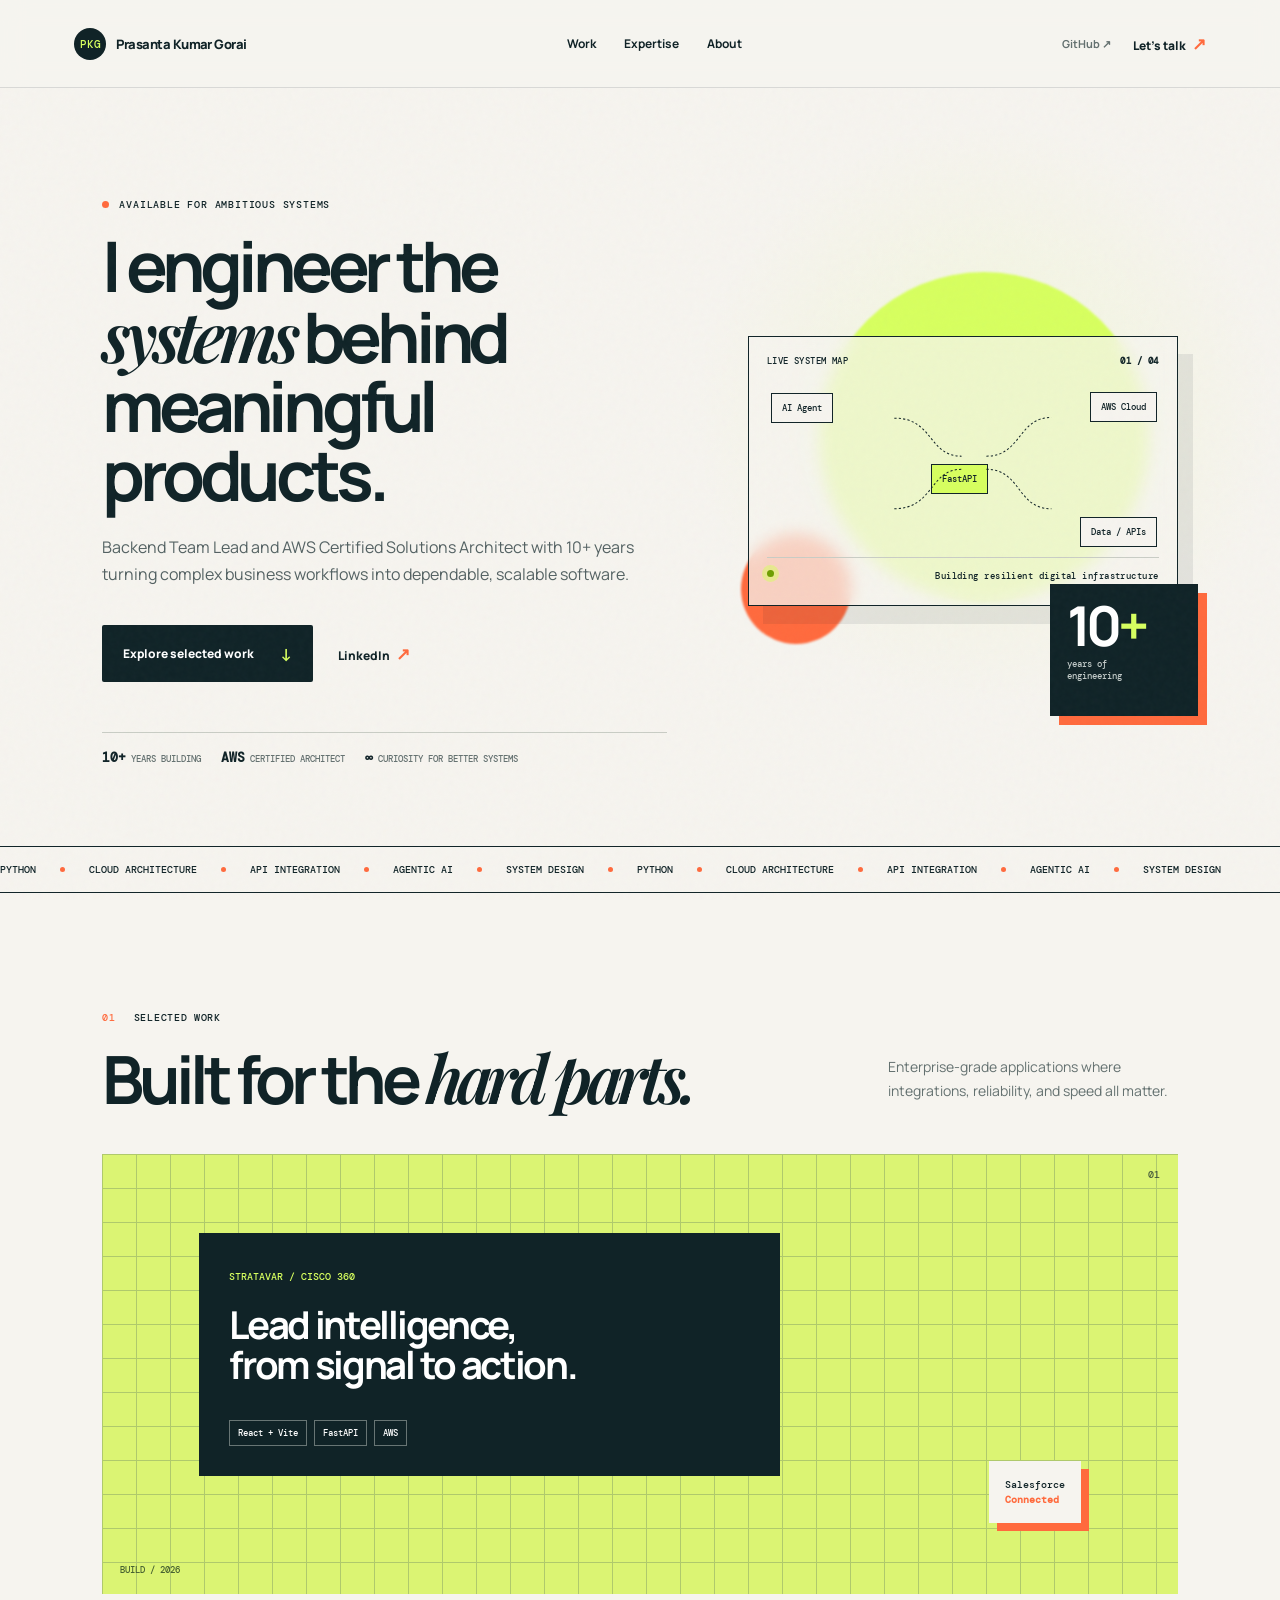
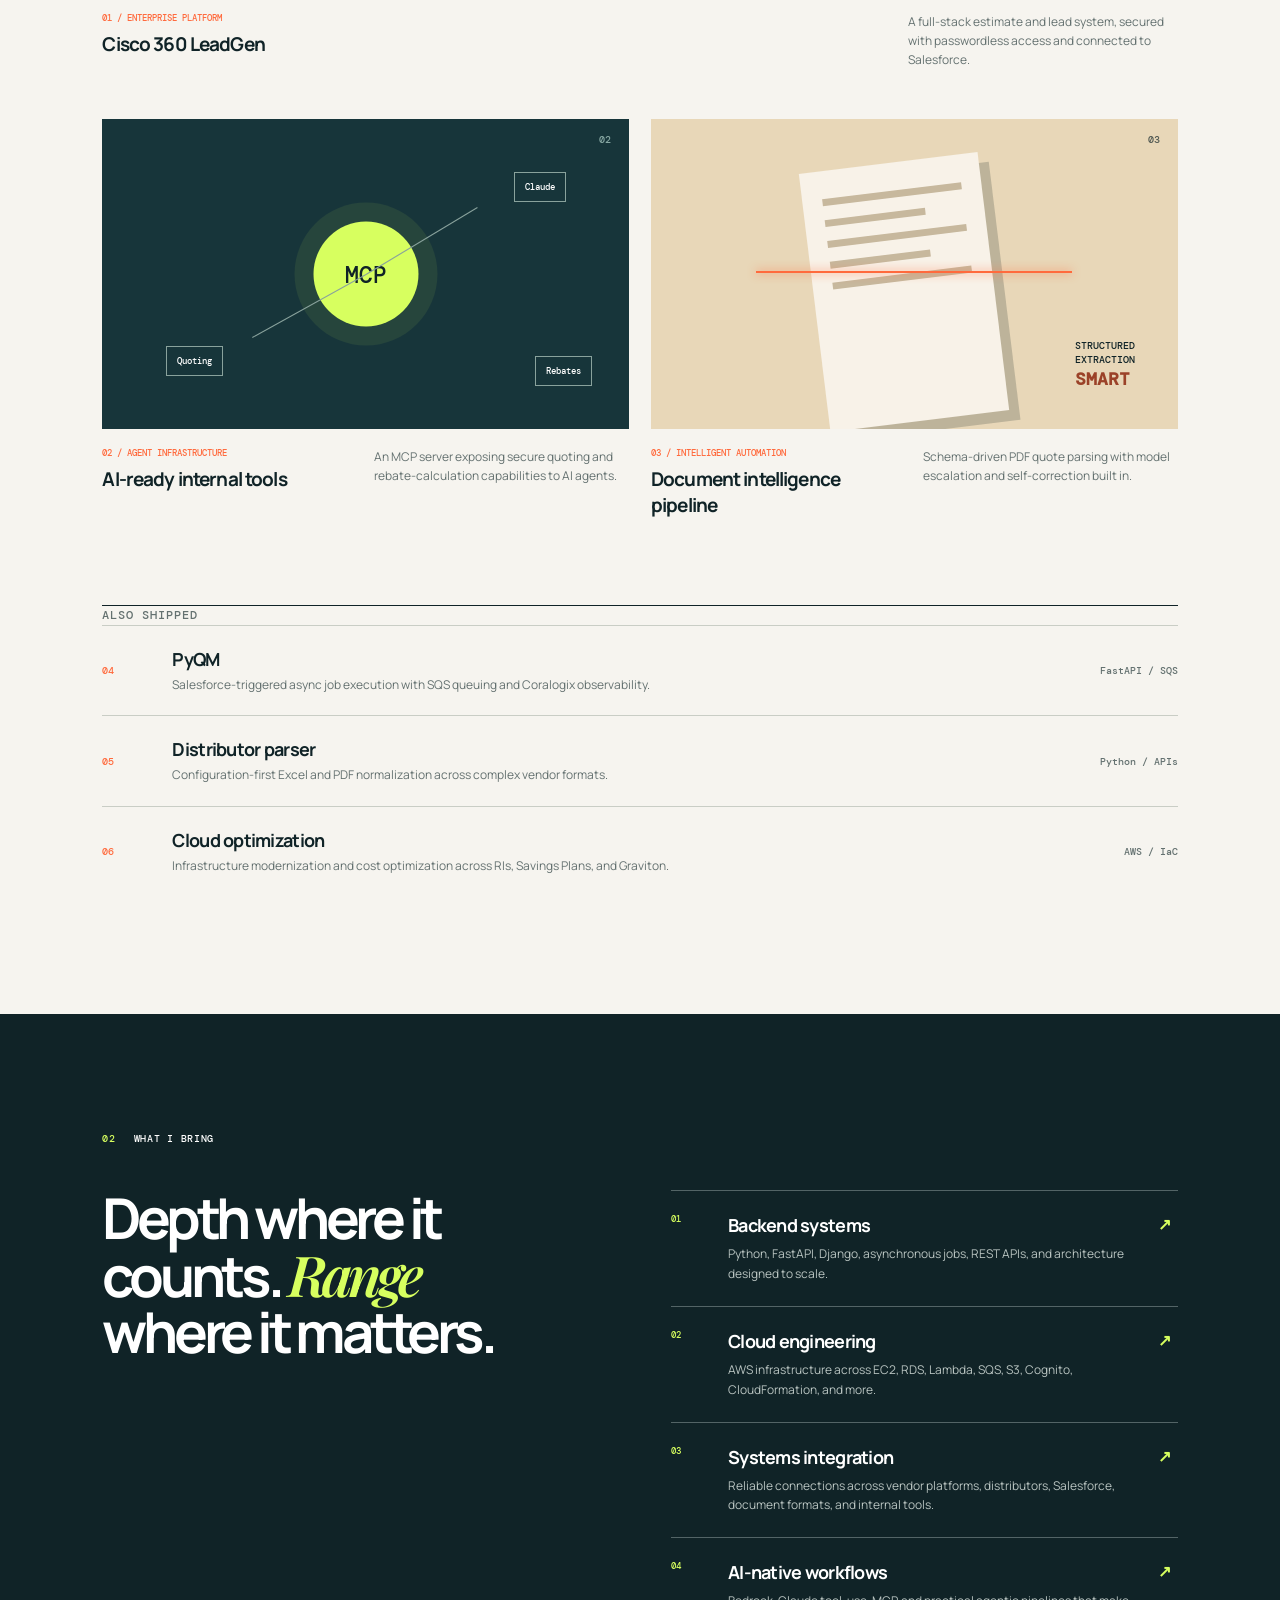
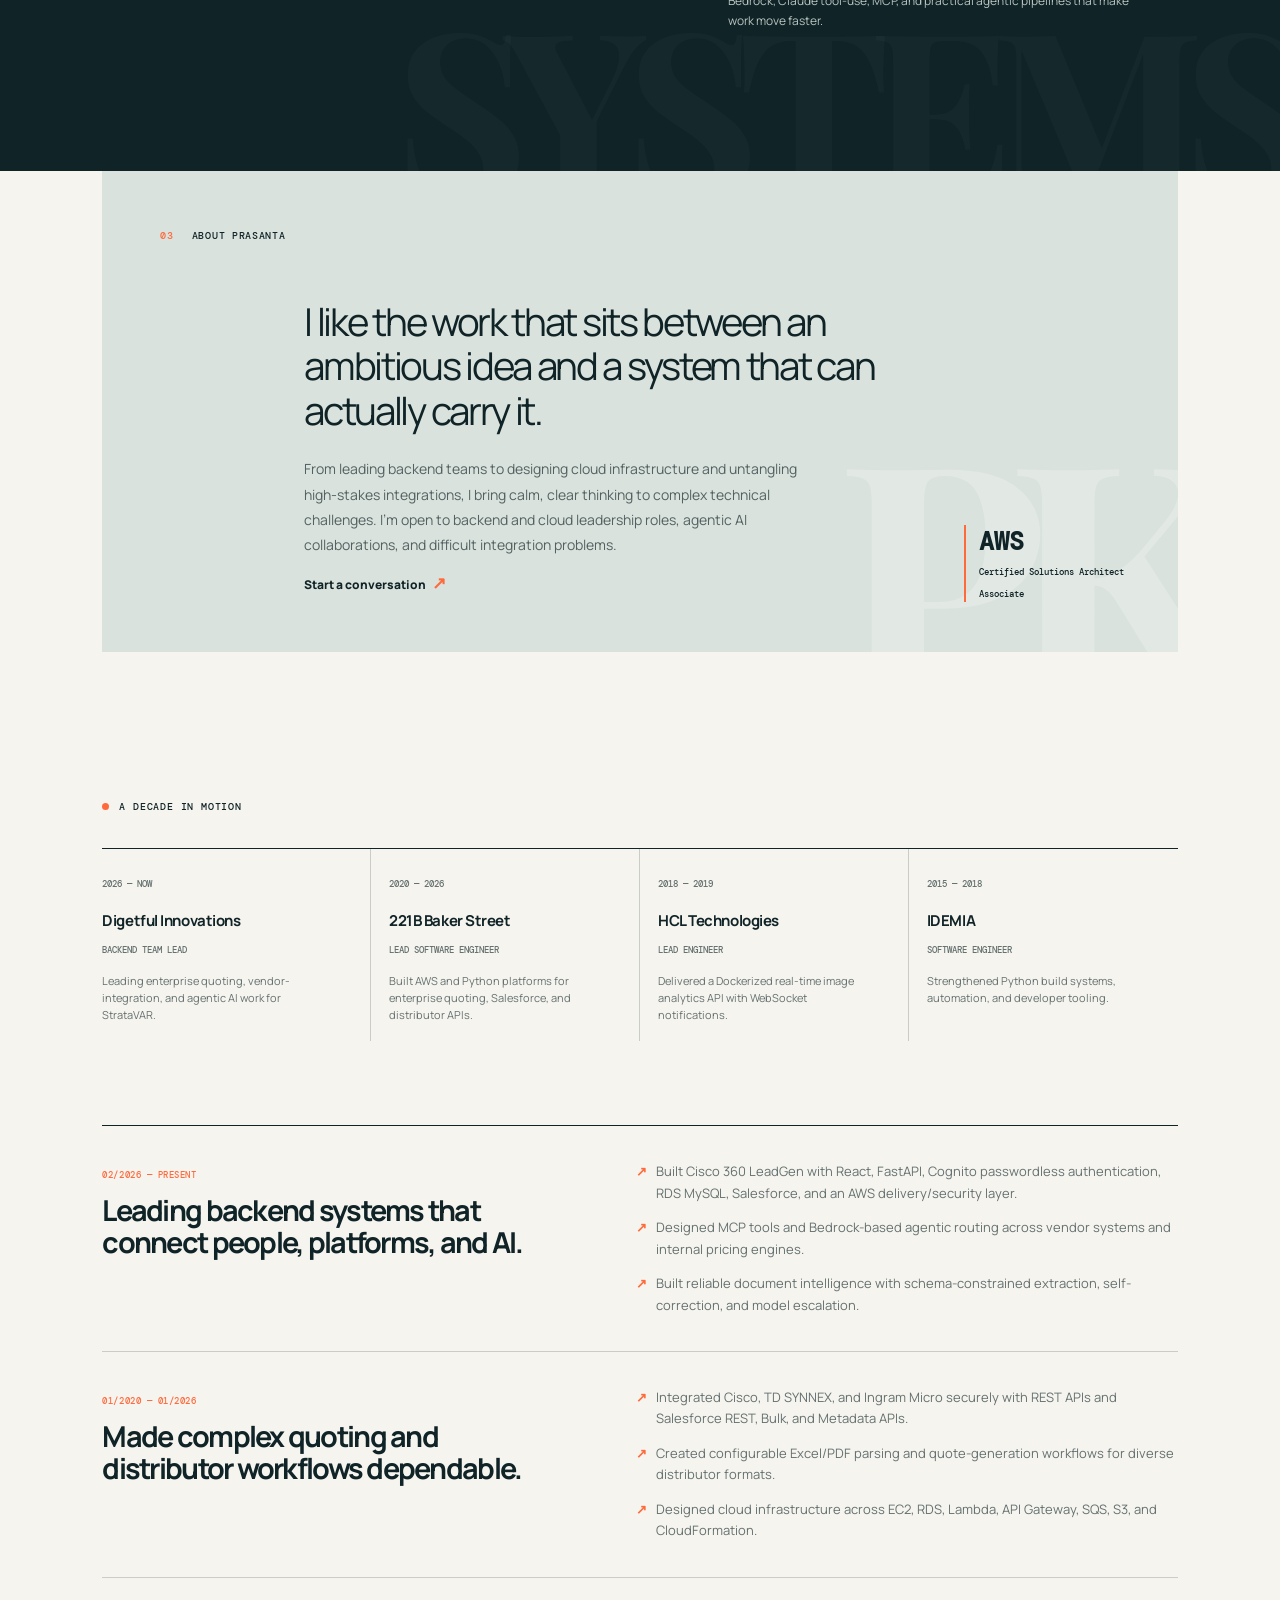
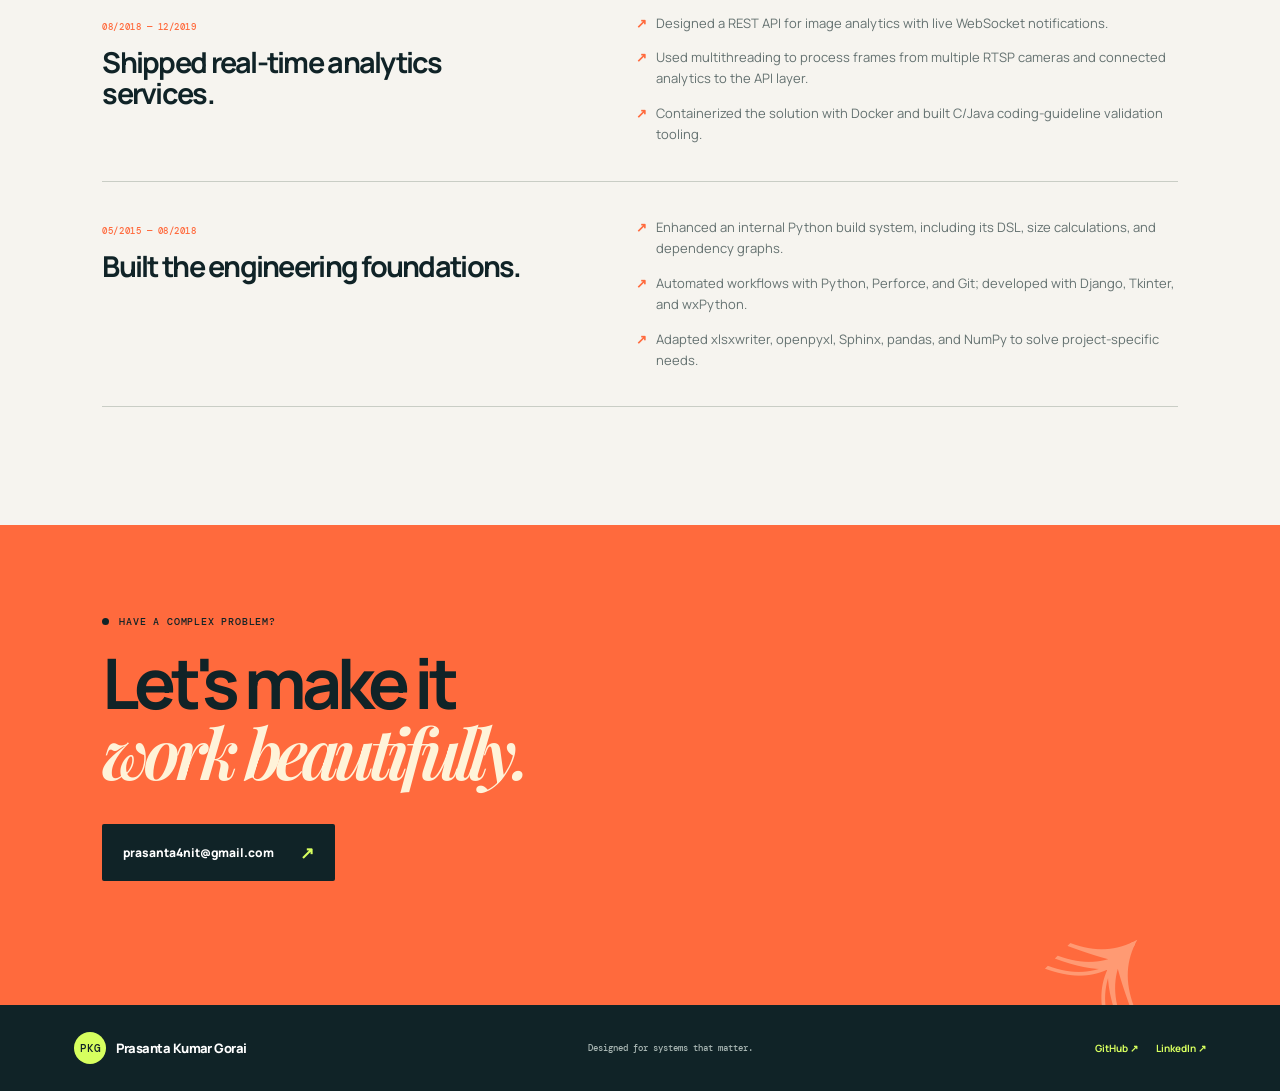
==== index.html @ 2248630b "Update the experinces" ====
<!doctype html>
<html lang="en">
  <head>
    <meta charset="UTF-8" />
    <meta name="viewport" content="width=device-width, initial-scale=1.0" />
    <meta name="description" content="Portfolio of Prasanta Kumar Gorai - backend engineer, cloud architect, and systems integrator." />
    <title>Prasanta Kumar Gorai | Backend & Cloud Engineer</title>
    <link rel="canonical" href="https://www.prasantagorai.com/" />
    <meta name="theme-color" content="#102327" />

    <link rel="icon" href="/favicon.svg" type="image/svg+xml" />
    <link rel="icon" href="/favicon-32.png" sizes="32x32" type="image/png" />
    <link rel="apple-touch-icon" href="/apple-touch-icon.png" />
    <link rel="manifest" href="/site.webmanifest" />

    <meta property="og:type" content="website" />
    <meta property="og:url" content="https://www.prasantagorai.com/" />
    <meta property="og:site_name" content="Prasanta Kumar Gorai" />
    <meta property="og:title" content="Prasanta Kumar Gorai | Backend & Cloud Engineer" />
    <meta property="og:description" content="Backend Team Lead and AWS Certified Solutions Architect with 10+ years turning complex business workflows into dependable, scalable software." />
    <meta property="og:image" content="https://www.prasantagorai.com/og-image.png" />
    <meta property="og:image:width" content="1200" />
    <meta property="og:image:height" content="630" />
    <meta name="twitter:card" content="summary_large_image" />
    <meta name="twitter:title" content="Prasanta Kumar Gorai | Backend & Cloud Engineer" />
    <meta name="twitter:description" content="Backend Team Lead and AWS Certified Solutions Architect with 10+ years turning complex business workflows into dependable, scalable software." />
    <meta name="twitter:image" content="https://www.prasantagorai.com/og-image.png" />

    <link rel="preconnect" href="https://fonts.googleapis.com" />
    <link rel="preconnect" href="https://fonts.gstatic.com" crossorigin />
    <link href="https://fonts.googleapis.com/css2?family=DM+Mono:wght@400;500&family=Manrope:wght@400;500;600;700;800&family=Playfair+Display:ital,wght@0,600;0,700;1,600&display=swap" rel="stylesheet" />
    <link rel="stylesheet" href="styles.css" />
    <link rel="stylesheet" href="enhancements.css" />
    <noscript><style>.reveal{opacity:1!important;transform:none!important}</style></noscript>
    <script type="application/ld+json">
    {
      "@context": "https://schema.org",
      "@type": "Person",
      "name": "Prasanta Kumar Gorai",
      "url": "https://www.prasantagorai.com/",
      "jobTitle": "Backend Team Lead",
      "description": "Backend Team Lead and AWS Certified Solutions Architect with 10+ years turning complex business workflows into dependable, scalable software.",
      "email": "mailto:prasanta4nit@gmail.com",
      "sameAs": [
        "https://github.com/prasanta4nit",
        "https://www.linkedin.com/in/prasanta-kumar-gorai-08487897/"
      ],
      "knowsAbout": ["Python", "FastAPI", "AWS", "Cloud Architecture", "System Design", "Agentic AI"]
    }
    </script>
  </head>
  <body>
    <a class="skip-link" href="#top">Skip to content</a>
    <div class="noise"></div>
    <header class="site-header">
      <a class="brand" href="#top" aria-label="Prasanta Kumar Gorai home"><span>PKG</span><i>Prasanta Kumar Gorai</i></a>
      <nav aria-label="Main navigation">
        <a href="#work">Work</a><a href="#expertise">Expertise</a><a href="#about">About</a>
      </nav>
      <div class="header-actions"><a class="github-link" href="https://github.com/prasanta4nit" target="_blank" rel="noreferrer">GitHub ↗</a><a class="header-contact" href="mailto:prasanta4nit@gmail.com">Let's talk <span>↗</span></a></div>
      <button class="menu-toggle" type="button" aria-label="Open navigation" aria-expanded="false"><span></span><span></span></button>
    </header>

    <main id="top">
      <section class="hero">
        <div class="hero-copy reveal">
          <p class="eyebrow"><span></span> Available for ambitious systems</p>
          <h1>I engineer the <em>systems</em> behind meaningful products.</h1>
          <p class="intro">Backend Team Lead and AWS Certified Solutions Architect with 10+ years turning complex business workflows into dependable, scalable software.</p>
          <div class="hero-actions">
            <a class="button button-primary" href="#work">Explore selected work <b>↓</b></a>
            <a class="text-link" href="https://www.linkedin.com/in/prasanta-kumar-gorai-08487897/" target="_blank" rel="noreferrer">LinkedIn <span>↗</span></a>
          </div>
          <div class="hero-proof"><span><b>10+</b> years building</span><span><b>AWS</b> certified architect</span><span><b>∞</b> curiosity for better systems</span></div>
        </div>
        <div class="hero-art reveal">
          <div class="orb orb-one"></div><div class="orb orb-two"></div>
          <div class="architecture-card">
            <div class="card-head"><span>LIVE SYSTEM MAP</span><b>01 / 04</b></div>
            <div class="system-map">
              <div class="node node-agent">AI Agent</div><div class="node node-api">FastAPI</div><div class="node node-cloud">AWS Cloud</div><div class="node node-data">Data / APIs</div>
              <svg viewBox="0 0 400 260" aria-hidden="true"><path d="M106 70 C160 70 152 122 198 122 M232 122 C280 122 275 69 321 69 M232 140 C280 140 273 194 321 194 M106 194 C160 194 154 140 198 140" /></svg>
            </div>
            <div class="card-foot"><span class="pulse"></span> Building resilient digital infrastructure</div>
          </div>
          <div class="years"><strong>10<span>+</span></strong><small>years of<br />engineering</small></div>
        </div>
      </section>

      <section class="signal-bar" aria-label="Key strengths"><div class="signal-track"><span>Python</span><i></i><span>Cloud Architecture</span><i></i><span>API Integration</span><i></i><span>Agentic AI</span><i></i><span>System Design</span><i></i><span>Python</span><i></i><span>Cloud Architecture</span><i></i><span>API Integration</span><i></i><span>Agentic AI</span><i></i><span>System Design</span></div></section>

      <section class="work section" id="work">
        <div class="section-label reveal"><span>01</span><p>Selected work</p></div>
        <div class="work-heading reveal"><h2>Built for the <em>hard parts.</em></h2><p>Enterprise-grade applications where integrations, reliability, and speed all matter.</p></div>
        <div class="project-grid">
          <article class="project project-featured reveal">
            <div class="project-visual quote-visual"><div class="quote-grid"></div><div class="project-index">01</div><div class="quote-panel"><small>STRATAVAR / CISCO 360</small><h3>Lead intelligence,<br />from signal to action.</h3><div class="metric-row"><span>React + Vite</span><span>FastAPI</span><span>AWS</span></div></div><div class="floating-chip">Salesforce<br /><b>Connected</b></div><div class="corner-note">BUILD / 2026</div></div>
            <div class="project-meta"><div><p>01 / Enterprise platform</p><h3>Cisco 360 LeadGen</h3></div><p>A full-stack estimate and lead system, secured with passwordless access and connected to Salesforce.</p></div>
          </article>
          <article class="project reveal">
            <div class="project-visual mcp-visual"><div class="project-index">02</div><div class="mcp-circle">MCP</div><div class="mcp-line one"></div><div class="mcp-line two"></div><div class="tiny-node n1">Claude</div><div class="tiny-node n2">Quoting</div><div class="tiny-node n3">Rebates</div></div>
            <div class="project-meta"><div><p>02 / Agent infrastructure</p><h3>AI-ready internal tools</h3></div><p>An MCP server exposing secure quoting and rebate-calculation capabilities to AI agents.</p></div>
          </article>
          <article class="project reveal">
            <div class="project-visual parser-visual"><div class="project-index">03</div><div class="document"><span></span><span></span><span></span><span></span><span></span></div><div class="scan"></div><div class="parser-label">STRUCTURED<br />EXTRACTION <b>SMART</b></div></div>
            <div class="project-meta"><div><p>03 / Intelligent automation</p><h3>Document intelligence pipeline</h3></div><p>Schema-driven PDF quote parsing with model escalation and self-correction built in.</p></div>
          </article>
        </div>
        <div class="system-shelf reveal">
          <p class="shelf-label">Also shipped</p>
          <article><span>04</span><div><h3>PyQM</h3><p>Salesforce-triggered async job execution with SQS queuing and Coralogix observability.</p></div><small>FastAPI / SQS</small></article>
          <article><span>05</span><div><h3>Distributor parser</h3><p>Configuration-first Excel and PDF normalization across complex vendor formats.</p></div><small>Python / APIs</small></article>
          <article><span>06</span><div><h3>Cloud optimization</h3><p>Infrastructure modernization and cost optimization across RIs, Savings Plans, and Graviton.</p></div><small>AWS / IaC</small></article>
        </div>
      </section>

      <section class="expertise section" id="expertise">
        <div class="section-label reveal"><span>02</span><p>What I bring</p></div>
        <div class="expertise-layout">
          <h2 class="reveal">Depth where it<br />counts. <em>Range</em><br />where it matters.</h2>
          <div class="expertise-list">
            <article class="reveal"><span>01</span><div><h3>Backend systems</h3><p>Python, FastAPI, Django, asynchronous jobs, REST APIs, and architecture designed to scale.</p></div><b>↗</b></article>
            <article class="reveal"><span>02</span><div><h3>Cloud engineering</h3><p>AWS infrastructure across EC2, RDS, Lambda, SQS, S3, Cognito, CloudFormation, and more.</p></div><b>↗</b></article>
            <article class="reveal"><span>03</span><div><h3>Systems integration</h3><p>Reliable connections across vendor platforms, distributors, Salesforce, document formats, and internal tools.</p></div><b>↗</b></article>
            <article class="reveal"><span>04</span><div><h3>AI-native workflows</h3><p>Bedrock, Claude tool-use, MCP, and practical agentic pipelines that make work move faster.</p></div><b>↗</b></article>
          </div>
        </div>
      </section>

      <section class="about section" id="about">
        <div class="about-card reveal"><div class="section-label"><span>03</span><p>About Prasanta</p></div><div class="about-content"><p class="large-copy">I like the work that sits between an ambitious idea and a system that can actually carry it.</p><p>From leading backend teams to designing cloud infrastructure and untangling high-stakes integrations, I bring calm, clear thinking to complex technical challenges. I’m open to backend and cloud leadership roles, agentic AI collaborations, and difficult integration problems.</p><a class="text-link" href="mailto:prasanta4nit@gmail.com">Start a conversation <span>↗</span></a></div><div class="credential"><span>AWS</span><small>Certified Solutions Architect<br />Associate</small></div></div>
      </section>

      <section class="career section" id="experience"><p class="eyebrow reveal"><span></span> A decade in motion</p><div class="timeline"><article class="reveal"><p>2026 — now</p><h3>Digetful Innovations</h3><span>Backend Team Lead</span><small>Leading enterprise quoting, vendor-integration, and agentic AI work for StrataVAR.</small></article><article class="reveal"><p>2020 — 2026</p><h3>221B Baker Street</h3><span>Lead Software Engineer</span><small>Built AWS and Python platforms for enterprise quoting, Salesforce, and distributor APIs.</small></article><article class="reveal"><p>2018 — 2019</p><h3>HCL Technologies</h3><span>Lead Engineer</span><small>Delivered a Dockerized real-time image analytics API with WebSocket notifications.</small></article><article class="reveal"><p>2015 — 2018</p><h3>IDEMIA</h3><span>Software Engineer</span><small>Strengthened Python build systems, automation, and developer tooling.</small></article></div>
        <div class="experience-detail">
          <article class="reveal"><div><span>02/2026 — PRESENT</span><h3>Leading backend systems that connect people, platforms, and AI.</h3></div><ul><li>Built Cisco 360 LeadGen with React, FastAPI, Cognito passwordless authentication, RDS MySQL, Salesforce, and an AWS delivery/security layer.</li><li>Designed MCP tools and Bedrock-based agentic routing across vendor systems and internal pricing engines.</li><li>Built reliable document intelligence with schema-constrained extraction, self-correction, and model escalation.</li></ul></article>
          <article class="reveal"><div><span>01/2020 — 01/2026</span><h3>Made complex quoting and distributor workflows dependable.</h3></div><ul><li>Integrated Cisco, TD SYNNEX, and Ingram Micro securely with REST APIs and Salesforce REST, Bulk, and Metadata APIs.</li><li>Created configurable Excel/PDF parsing and quote-generation workflows for diverse distributor formats.</li><li>Designed cloud infrastructure across EC2, RDS, Lambda, API Gateway, SQS, S3, and CloudFormation.</li></ul></article>
          <article class="reveal"><div><span>08/2018 — 12/2019</span><h3>Shipped real-time analytics services.</h3></div><ul><li>Designed a REST API for image analytics with live WebSocket notifications.</li><li>Used multithreading to process frames from multiple RTSP cameras and connected analytics to the API layer.</li><li>Containerized the solution with Docker and built C/Java coding-guideline validation tooling.</li></ul></article>
          <article class="reveal"><div><span>05/2015 — 08/2018</span><h3>Built the engineering foundations.</h3></div><ul><li>Enhanced an internal Python build system, including its DSL, size calculations, and dependency graphs.</li><li>Automated workflows with Python, Perforce, and Git; developed with Django, Tkinter, and wxPython.</li><li>Adapted xlsxwriter, openpyxl, Sphinx, pandas, and NumPy to solve project-specific needs.</li></ul></article>
        </div>
      </section>

      <section class="contact section"><p class="eyebrow reveal"><span></span> Have a complex problem?</p><h2 class="reveal">Let's make it<br /><em>work beautifully.</em></h2><a class="button button-light reveal" href="mailto:prasanta4nit@gmail.com">prasanta4nit@gmail.com <b>↗</b></a></section>
    </main>
    <footer><a class="brand" href="#top"><span>PKG</span><i>Prasanta Kumar Gorai</i></a><p>Designed for systems that matter.</p><div class="footer-links"><a href="https://github.com/prasanta4nit" target="_blank" rel="noreferrer">GitHub ↗</a><a href="https://www.linkedin.com/in/prasanta-kumar-gorai-08487897/" target="_blank" rel="noreferrer">LinkedIn ↗</a></div></footer>
    <script src="script.js"></script>
  </body>
</html>
---- styles.css ----
:root{--ink:#102327;--cream:#f6f4ef;--lime:#d7ff5f;--orange:#ff6a3d;--line:#c9cdc5;--muted:#647170;--serif:'Playfair Display',Georgia,serif}*{box-sizing:border-box}html{scroll-behavior:smooth}body{margin:0;background:var(--cream);color:var(--ink);font-family:Manrope,Arial,sans-serif}.noise{position:fixed;inset:0;pointer-events:none;opacity:.035;z-index:5;background-image:url("data:image/svg+xml,%3Csvg viewBox='0 0 180 180' xmlns='http://www.w3.org/2000/svg'%3E%3Cfilter id='n'%3E%3CfeTurbulence type='fractalNoise' baseFrequency='.9' numOctaves='4' stitchTiles='stitch'/%3E%3C/filter%3E%3Crect width='100%25' height='100%25' filter='url(%23n)' opacity='.8'/%3E%3C/svg%3E")}a{color:inherit;text-decoration:none}.site-header{height:88px;display:flex;align-items:center;justify-content:space-between;padding:0 5.8vw;border-bottom:1px solid rgba(16,35,39,.13);position:relative;z-index:8;background:rgba(246,244,239,.82);backdrop-filter:blur(12px)}.brand{display:flex;gap:10px;align-items:center;font-size:13px;font-weight:800;letter-spacing:-.04em}.brand span{background:var(--ink);color:var(--lime);border-radius:50%;width:32px;height:32px;display:grid;place-items:center;font:500 11px 'DM Mono',monospace;letter-spacing:0;transition:transform .35s}.brand:hover span{transform:rotate(18deg)}.brand i{font-style:normal}.site-header nav{display:flex;gap:28px;font-size:12px;font-weight:700}.site-header nav a{position:relative}.site-header nav a:after{content:'';position:absolute;left:0;bottom:-6px;width:0;height:1px;background:var(--orange);transition:width .25s}.site-header nav a:hover:after{width:100%}.text-link:hover{color:#667b34}.header-contact{font-size:12px;font-weight:800}.header-contact span,.text-link span{color:var(--orange);font-size:17px;margin-left:4px}.menu-toggle{display:none}.hero{min-height:720px;padding:100px 8vw 80px;display:grid;grid-template-columns:1.08fr .92fr;align-items:center;gap:30px;overflow:hidden;background:radial-gradient(circle at 77% 43%,rgba(215,255,95,.14),transparent 27%)}.eyebrow{font:500 10px 'DM Mono',monospace;letter-spacing:.08em;text-transform:uppercase;display:flex;align-items:center;gap:10px}.eyebrow span{width:7px;height:7px;border-radius:50%;background:var(--orange);display:inline-block}.hero h1,.work-heading h2,.expertise h2,.contact h2{font-size:clamp(48px,5.45vw,88px);line-height:.99;letter-spacing:-.075em;margin:20px 0 25px;max-width:790px}.hero h1 em,h2 em{font-family:var(--serif);font-weight:600;letter-spacing:-.085em}.intro{max-width:540px;color:#536162;font-size:16px;line-height:1.7}.hero-actions{display:flex;gap:25px;align-items:center;margin-top:36px}.button{display:inline-flex;gap:26px;align-items:center;padding:17px 21px;border-radius:2px;font-size:12px;font-weight:800;transition:transform .25s,box-shadow .25s}.button:hover{transform:translateY(-3px);box-shadow:6px 6px 0 rgba(16,35,39,.18)}.button-primary{background:var(--ink);color:white}.button b{font-size:17px;color:var(--lime)}.text-link{font-size:12px;font-weight:800}.hero-proof{display:flex;gap:20px;flex-wrap:wrap;margin-top:50px;padding-top:16px;border-top:1px solid var(--line);font:500 9px 'DM Mono',monospace;text-transform:uppercase;color:var(--muted)}.hero-proof span{display:flex;gap:5px;align-items:baseline}.hero-proof b{font-size:13px;color:var(--ink)}.hero-art{height:410px;position:relative}.orb{position:absolute;border-radius:50%;filter:blur(1px)}.orb-one{width:330px;height:330px;background:var(--lime);right:6%;top:0;animation:float 8s ease-in-out infinite}.orb-two{width:110px;height:110px;background:var(--orange);right:68%;top:64%;animation:float 6s ease-in-out infinite reverse}.architecture-card{position:absolute;width:min(430px,92%);height:270px;right:0;top:64px;background:rgba(246,244,239,.75);backdrop-filter:blur(8px);border:1px solid var(--ink);padding:18px;box-shadow:15px 18px 0 rgba(16,35,39,.08)}.card-head,.card-foot{font:500 9px 'DM Mono',monospace;display:flex;justify-content:space-between;letter-spacing:.05em}.system-map{height:190px;position:relative}.system-map svg{position:absolute;width:100%;height:100%;inset:0}.system-map path{stroke:var(--ink);stroke-width:1.4;fill:none;stroke-dasharray:3 3}.node,.tiny-node{position:absolute;padding:8px 10px;font:500 9px 'DM Mono',monospace;border:1px solid var(--ink);background:var(--cream)}.node-agent{top:26px;left:4px}.node-api{top:97px;left:42%;background:var(--lime)}.node-cloud{top:25px;right:2px}.node-data{bottom:10px;right:2px}.card-foot{border-top:1px solid var(--line);padding-top:12px}.pulse{width:7px;height:7px;background:#6d9e00;border-radius:50%;box-shadow:0 0 0 5px rgba(215,255,95,.5);animation:pulse 1.7s infinite}.years{position:absolute;right:-20px;bottom:-34px;background:var(--ink);width:148px;height:132px;color:white;padding:17px;box-shadow:9px 9px 0 var(--orange)}.years strong{display:block;font-size:55px;line-height:.9;letter-spacing:-.08em}.years strong span{color:var(--lime)}.years small{display:block;font:500 9px/1.35 'DM Mono',monospace;margin-top:8px;color:#c2cbc9}.signal-bar{border-top:1px solid var(--ink);border-bottom:1px solid var(--ink);padding:16px 0;font:500 10px 'DM Mono',monospace;text-transform:uppercase;white-space:nowrap;overflow:hidden}.signal-track{display:flex;align-items:center;gap:24px;width:max-content;animation:marquee 24s linear infinite}.signal-bar i{height:5px;width:5px;background:var(--orange);border-radius:50%;flex:0 0 auto}.section{padding:118px 8vw}.section-label{display:flex;gap:18px;align-items:center;font:500 10px 'DM Mono',monospace;text-transform:uppercase;letter-spacing:.07em}.section-label span{color:var(--orange)}.section-label p{margin:0}.work-heading{display:flex;align-items:end;justify-content:space-between;gap:30px}.work-heading h2{font-size:clamp(46px,5.2vw,76px);margin-bottom:42px}.work-heading>p{color:var(--muted);font-size:14px;line-height:1.7;max-width:290px;margin-bottom:51px}.project-grid{display:grid;grid-template-columns:1fr 1fr;gap:50px 22px}.project-featured{grid-column:span 2}.project-visual{height:310px;background:#d9e1dd;position:relative;overflow:hidden;transition:transform .45s cubic-bezier(.2,.7,.2,1),box-shadow .45s}.project:hover .project-visual{transform:translateY(-7px);box-shadow:0 17px 33px rgba(16,35,39,.13)}.project-featured .project-visual{height:440px}.project-index{position:absolute;z-index:2;right:18px;top:14px;font:500 10px 'DM Mono',monospace;opacity:.7}.quote-visual{background:#dbf473}.quote-grid{position:absolute;inset:0;opacity:.45;background-image:linear-gradient(#7c9665 1px,transparent 1px),linear-gradient(90deg,#7c9665 1px,transparent 1px);background-size:34px 34px}.quote-panel{position:absolute;left:9%;top:18%;background:var(--ink);color:white;width:54%;padding:30px}.quote-panel small{font:500 10px 'DM Mono',monospace;color:var(--lime)}.quote-panel h3{font-size:clamp(23px,3vw,42px);line-height:1.05;letter-spacing:-.06em;margin:20px 0 35px}.metric-row{display:flex;gap:7px;flex-wrap:wrap}.metric-row span{font:500 9px 'DM Mono',monospace;padding:6px 8px;border:1px solid #687574}.floating-chip{position:absolute;right:9%;bottom:16%;padding:16px;background:var(--cream);font:500 10px/1.5 'DM Mono',monospace;box-shadow:8px 8px 0 var(--orange)}.floating-chip b{color:var(--orange)}.corner-note{position:absolute;bottom:18px;left:18px;font:500 9px 'DM Mono',monospace;color:#476131}.mcp-visual{background:#17353a}.mcp-visual .project-index{color:#b8d9d0}.mcp-circle{position:absolute;left:50%;top:50%;translate:-50% -50%;width:105px;height:105px;border-radius:50%;background:var(--lime);display:grid;place-items:center;font:500 23px 'DM Mono',monospace;box-shadow:0 0 0 19px rgba(215,255,95,.08)}.mcp-line{position:absolute;background:#89a29c;height:1px;transform-origin:left}.mcp-line.one{width:130px;left:50%;top:50%;transform:rotate(-31deg)}.mcp-line.two{width:130px;left:50%;top:50%;transform:rotate(151deg)}.tiny-node{color:white;background:#17353a;border-color:#89a29c}.n1{right:12%;top:17%}.n2{left:12%;bottom:17%}.n3{right:7%;bottom:14%}.parser-visual{background:#e8d7b8}.document{position:absolute;left:31%;top:14%;height:260px;width:180px;background:#f8f2e8;padding:28px 20px;rotate:-7deg;box-shadow:10px 11px 0 rgba(16,35,39,.2)}.document span{height:7px;background:#c7b89d;display:block;margin-bottom:14px;width:100%}.document span:nth-child(2),.document span:nth-child(4){width:72%}.scan{position:absolute;left:20%;top:49%;width:60%;height:2px;background:var(--orange);box-shadow:0 0 10px var(--orange);animation:scan 3s ease-in-out infinite}.parser-label{position:absolute;right:8%;bottom:12%;font:500 10px/1.4 'DM Mono',monospace}.parser-label b{display:block;color:#9b4228;font-size:18px}.project-meta{display:flex;gap:35px;justify-content:space-between;margin-top:18px}.project-meta>div{min-width:45%}.project-meta p{font-size:12px;line-height:1.6;color:var(--muted);max-width:270px;margin:0}.project-meta div p{font:500 9px 'DM Mono',monospace;text-transform:uppercase;color:var(--orange)}.project-meta h3{letter-spacing:-.045em;font-size:19px;margin:7px 0}.expertise{background:var(--ink);color:white;position:relative;overflow:hidden}.expertise:after{content:'SYSTEMS';position:absolute;right:-.06em;bottom:-.21em;font:700 clamp(90px,18vw,280px)/1 var(--serif);color:rgba(255,255,255,.025);letter-spacing:-.1em}.expertise>*{position:relative;z-index:1}.expertise .section-label span{color:var(--lime)}.expertise-layout{display:grid;grid-template-columns:1fr 1.15fr;gap:10vw;margin-top:45px}.expertise h2{font-size:clamp(43px,4.4vw,66px);margin:0}.expertise h2 em{color:var(--lime)}.expertise-list article{border-top:1px solid #536466;padding:22px 0;display:grid;grid-template-columns:45px 1fr 20px;gap:12px;transition:padding-left .25s,background .25s}.expertise-list article:hover{padding-left:12px;background:rgba(255,255,255,.035)}.expertise-list article>span{font:500 9px 'DM Mono',monospace;color:var(--lime)}.expertise-list h3{margin:0 0 7px;font-size:18px;letter-spacing:-.04em}.expertise-list p{font-size:12px;line-height:1.65;color:#b9c4c1;margin:0;max-width:430px}.expertise-list b{color:var(--lime)}.about{padding-top:0}.about-card{background:#d9e2dc;padding:58px;position:relative;min-height:440px;overflow:hidden}.about-card:after{content:'PK';font:700 330px/.7 var(--serif);position:absolute;right:-25px;bottom:-30px;color:rgba(255,255,255,.24);letter-spacing:-.12em}.about-card>*{position:relative;z-index:1}.about-content{width:70%;margin:58px auto 0}.large-copy{font-size:clamp(26px,3vw,42px);line-height:1.16;letter-spacing:-.06em;margin:0 0 23px;max-width:720px}.about-content>p:not(.large-copy){font-size:14px;line-height:1.8;color:#536162;max-width:500px}.credential{position:absolute;right:54px;bottom:50px;border-left:2px solid var(--orange);padding-left:13px}.credential span{display:block;font:700 25px 'DM Mono',monospace}.credential small{font:500 9px/1.55 'DM Mono',monospace}.career{padding-top:20px}.timeline{margin-top:35px;border-top:1px solid var(--ink);display:grid;grid-template-columns:repeat(4,1fr)}.timeline article{padding:20px 18px 18px 0;border-right:1px solid var(--line);min-height:115px}.timeline article+article{padding-left:18px}.timeline article:last-child{border-right:0}.timeline p,.timeline span{font:500 9px 'DM Mono',monospace;color:var(--muted);text-transform:uppercase}.timeline h3{font-size:15px;letter-spacing:-.03em;margin:20px 0 5px}.contact{background:var(--orange);min-height:480px;padding-top:80px;position:relative;overflow:hidden}.contact:after{content:'↗';position:absolute;right:8vw;bottom:-.25em;color:rgba(255,243,217,.35);font:700 240px/1 var(--serif)}.contact>*{position:relative;z-index:1}.contact .eyebrow span{background:var(--ink)}.contact h2{margin:20px 0 35px}.contact h2 em{color:#fff3d9}.button-light{background:var(--ink);color:white}.button-light b{color:var(--lime)}footer{padding:27px 5.8vw;display:flex;justify-content:space-between;align-items:center;background:var(--ink);color:white;font-size:10px}footer .brand span{background:var(--lime);color:var(--ink)}footer p{font:500 9px 'DM Mono',monospace;color:#a8b6b3}footer>a:last-child{color:var(--lime);font-weight:700}.reveal{opacity:0;transform:translateY(17px);transition:opacity .75s ease,transform .75s ease}.reveal.visible{opacity:1;transform:none}@keyframes float{50%{transform:translateY(-14px)}}@keyframes pulse{50%{box-shadow:0 0 0 9px rgba(215,255,95,.16)}}@keyframes marquee{to{transform:translateX(-33.33%)}}@keyframes scan{50%{transform:translateY(78px)}}@media(max-width:760px){.site-header{padding:0 6vw;height:74px}.site-header nav{position:absolute;top:73px;left:0;right:0;background:var(--ink);padding:25px 7vw;display:none;flex-direction:column;gap:19px;color:white}.site-header nav.open{display:flex}.header-contact{display:none}.menu-toggle{display:grid;gap:5px;border:0;background:transparent;padding:8px}.menu-toggle span{display:block;background:var(--ink);height:1px;width:21px}.hero{grid-template-columns:1fr;padding:72px 7vw 70px;min-height:0}.hero-art{height:350px;margin-top:15px}.hero h1{font-size:52px}.architecture-card{right:0}.hero-proof{margin-top:35px;gap:11px}.signal-bar{justify-content:flex-start}.section{padding:75px 7vw}.work-heading{display:block}.work-heading h2{margin-bottom:18px}.work-heading>p{margin-bottom:32px}.project-grid{grid-template-columns:1fr;gap:35px}.project-featured{grid-column:auto}.project-featured .project-visual{height:330px}.quote-panel{left:6%;top:12%;width:72%;padding:20px}.project-meta{gap:12px}.expertise-layout{grid-template-columns:1fr;gap:40px}.about-card{padding:34px 25px;min-height:0}.about-card:after{font-size:210px}.about-content{width:100%;margin:45px 0 100px}.credential{left:25px;right:auto;bottom:28px}.timeline{grid-template-columns:1fr 1fr}.timeline article:nth-child(2){border-right:0}.timeline article:nth-child(n+3){border-top:1px solid var(--line)}.timeline article:nth-child(3){padding-left:0}.contact{min-height:390px}.contact:after{font-size:170px;right:-5px}footer{padding:22px 7vw}footer p{display:none}.years{right:-8px}.hero-actions{gap:18px}.section-label{font-size:9px}}@media(prefers-reduced-motion:reduce){*,*:before,*:after{animation-duration:.01ms!important;animation-iteration-count:1!important;scroll-behavior:auto!important;transition-duration:.01ms!important}}
---- enhancements.css ----
.skip-link{position:absolute;left:16px;top:-60px;z-index:20;background:var(--ink);color:white;padding:12px 18px;font:700 12px Manrope,Arial,sans-serif;border-radius:2px;transition:top .2s}
.skip-link:focus{top:16px}
.header-actions,.footer-links{display:flex;align-items:center;gap:22px}
.github-link{font:700 11px Manrope,Arial,sans-serif;color:var(--muted);transition:color .2s}
.github-link:hover{color:var(--orange)}
.system-shelf{margin-top:80px;border-top:1px solid var(--ink)}
.shelf-label{font:500 9px 'DM Mono',monospace;text-transform:uppercase;letter-spacing:.08em;color:var(--orange);margin:17px 0}
.system-shelf article{display:grid;grid-template-columns:55px minmax(0,1fr) 125px;align-items:center;gap:15px;border-top:1px solid var(--line);padding:21px 0;transition:padding .25s,background .25s}
.system-shelf article:hover{background:#e9ebe5;padding-left:13px;padding-right:13px}
.system-shelf article>span,.system-shelf small{font:500 10px 'DM Mono',monospace}
.system-shelf article>span{color:var(--orange)}
.system-shelf h3{font-size:18px;letter-spacing:-.04em;margin:0 0 5px}
.system-shelf p{font-size:12px;line-height:1.55;color:var(--muted);margin:0}
.system-shelf small{text-align:right;color:var(--muted)}
.footer-links{gap:18px}.footer-links a{color:var(--lime);font-weight:700}
@media(max-width:760px){.github-link{display:none}.system-shelf{margin-top:55px}.system-shelf article{grid-template-columns:35px 1fr;padding:18px 0}.system-shelf small{display:none}.footer-links{gap:13px}}
.timeline small{display:block;margin-top:14px;font-size:11px;line-height:1.55;color:var(--muted);max-width:210px}.experience-detail{margin-top:84px;border-top:1px solid var(--ink)}.experience-detail article{display:grid;grid-template-columns:.9fr 1.1fr;gap:7vw;padding:35px 0;border-bottom:1px solid var(--line)}.experience-detail span{font:500 9px 'DM Mono',monospace;color:var(--orange);letter-spacing:.06em}.experience-detail h3{margin:12px 0 0;font-size:clamp(21px,2.25vw,31px);line-height:1.1;letter-spacing:-.06em}.experience-detail ul{margin:0;padding:0;list-style:none;display:grid;gap:13px}.experience-detail li{position:relative;padding-left:20px;color:var(--muted);font-size:13px;line-height:1.65}.experience-detail li:before{content:'↗';position:absolute;left:0;color:var(--orange);font-weight:800}@media(max-width:760px){.timeline small{display:none}.experience-detail{margin-top:50px}.experience-detail article{grid-template-columns:1fr;gap:24px;padding:29px 0}.experience-detail h3{font-size:25px}}
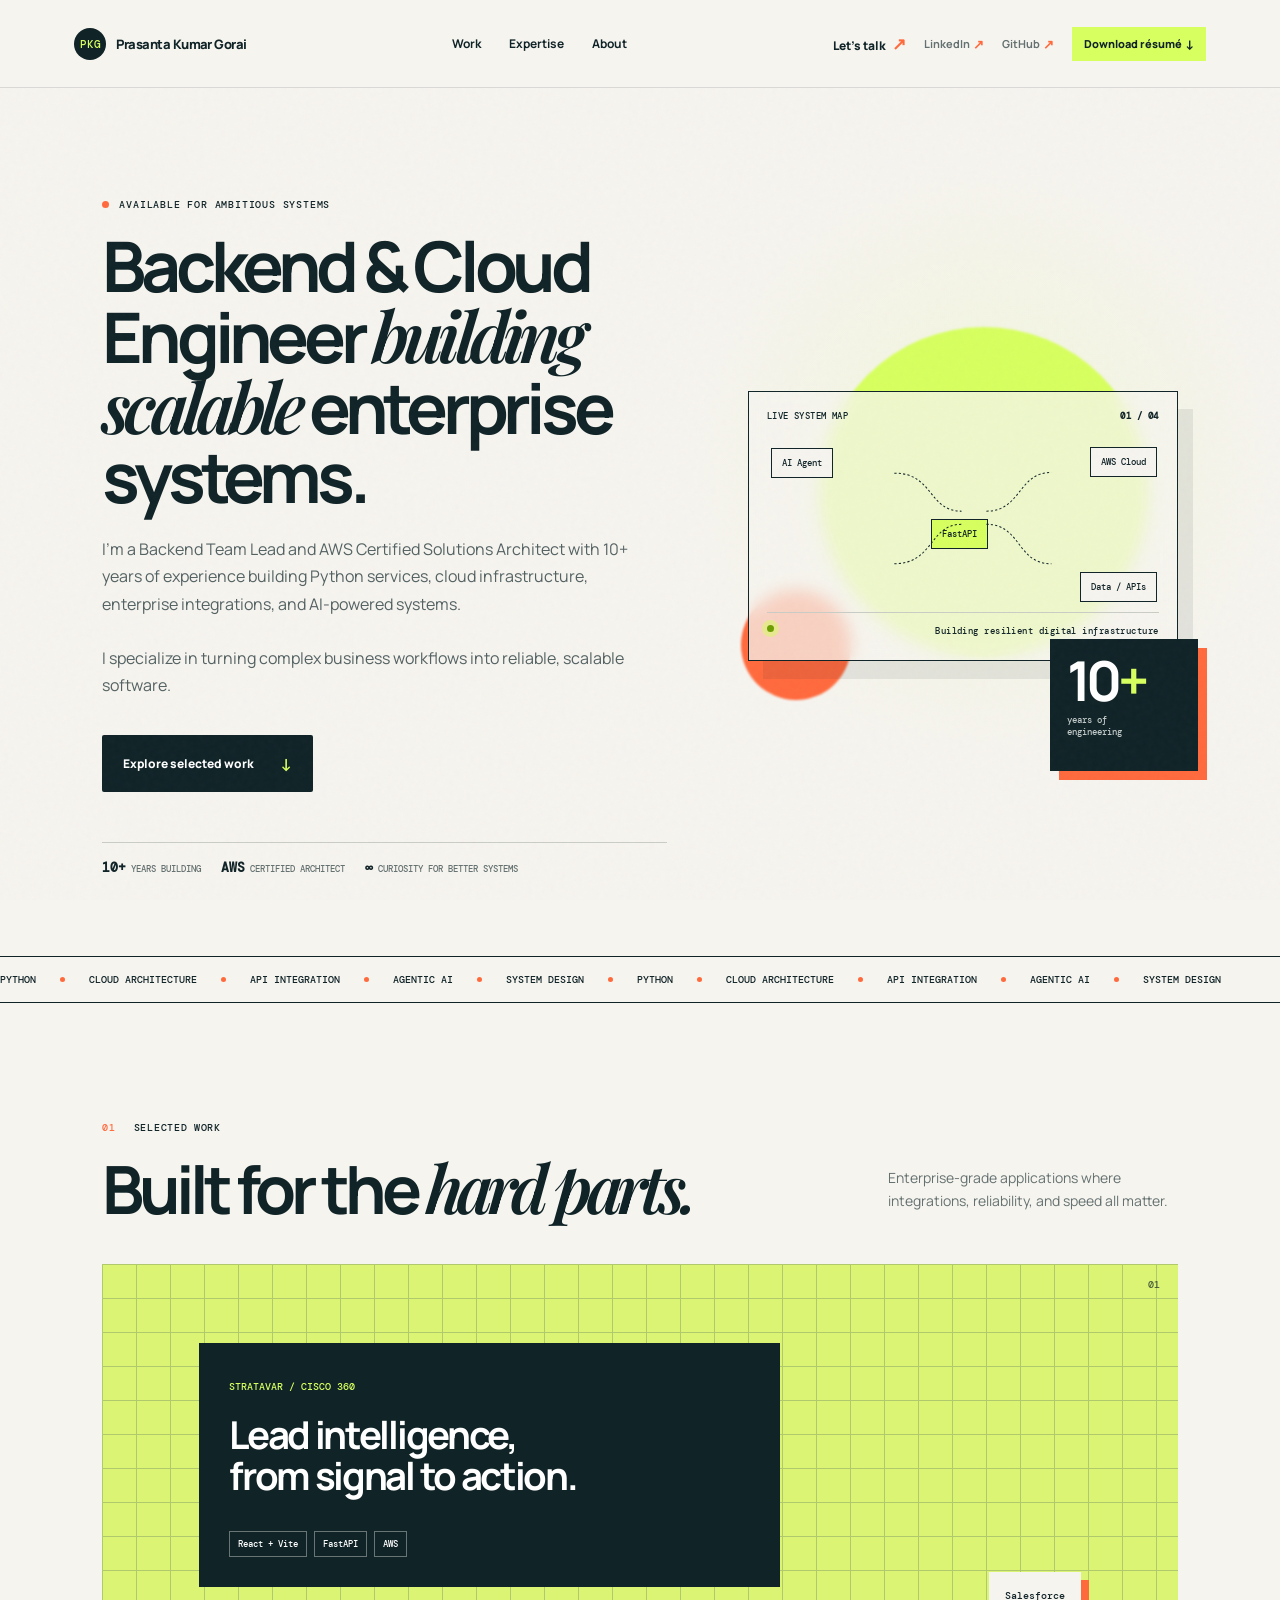
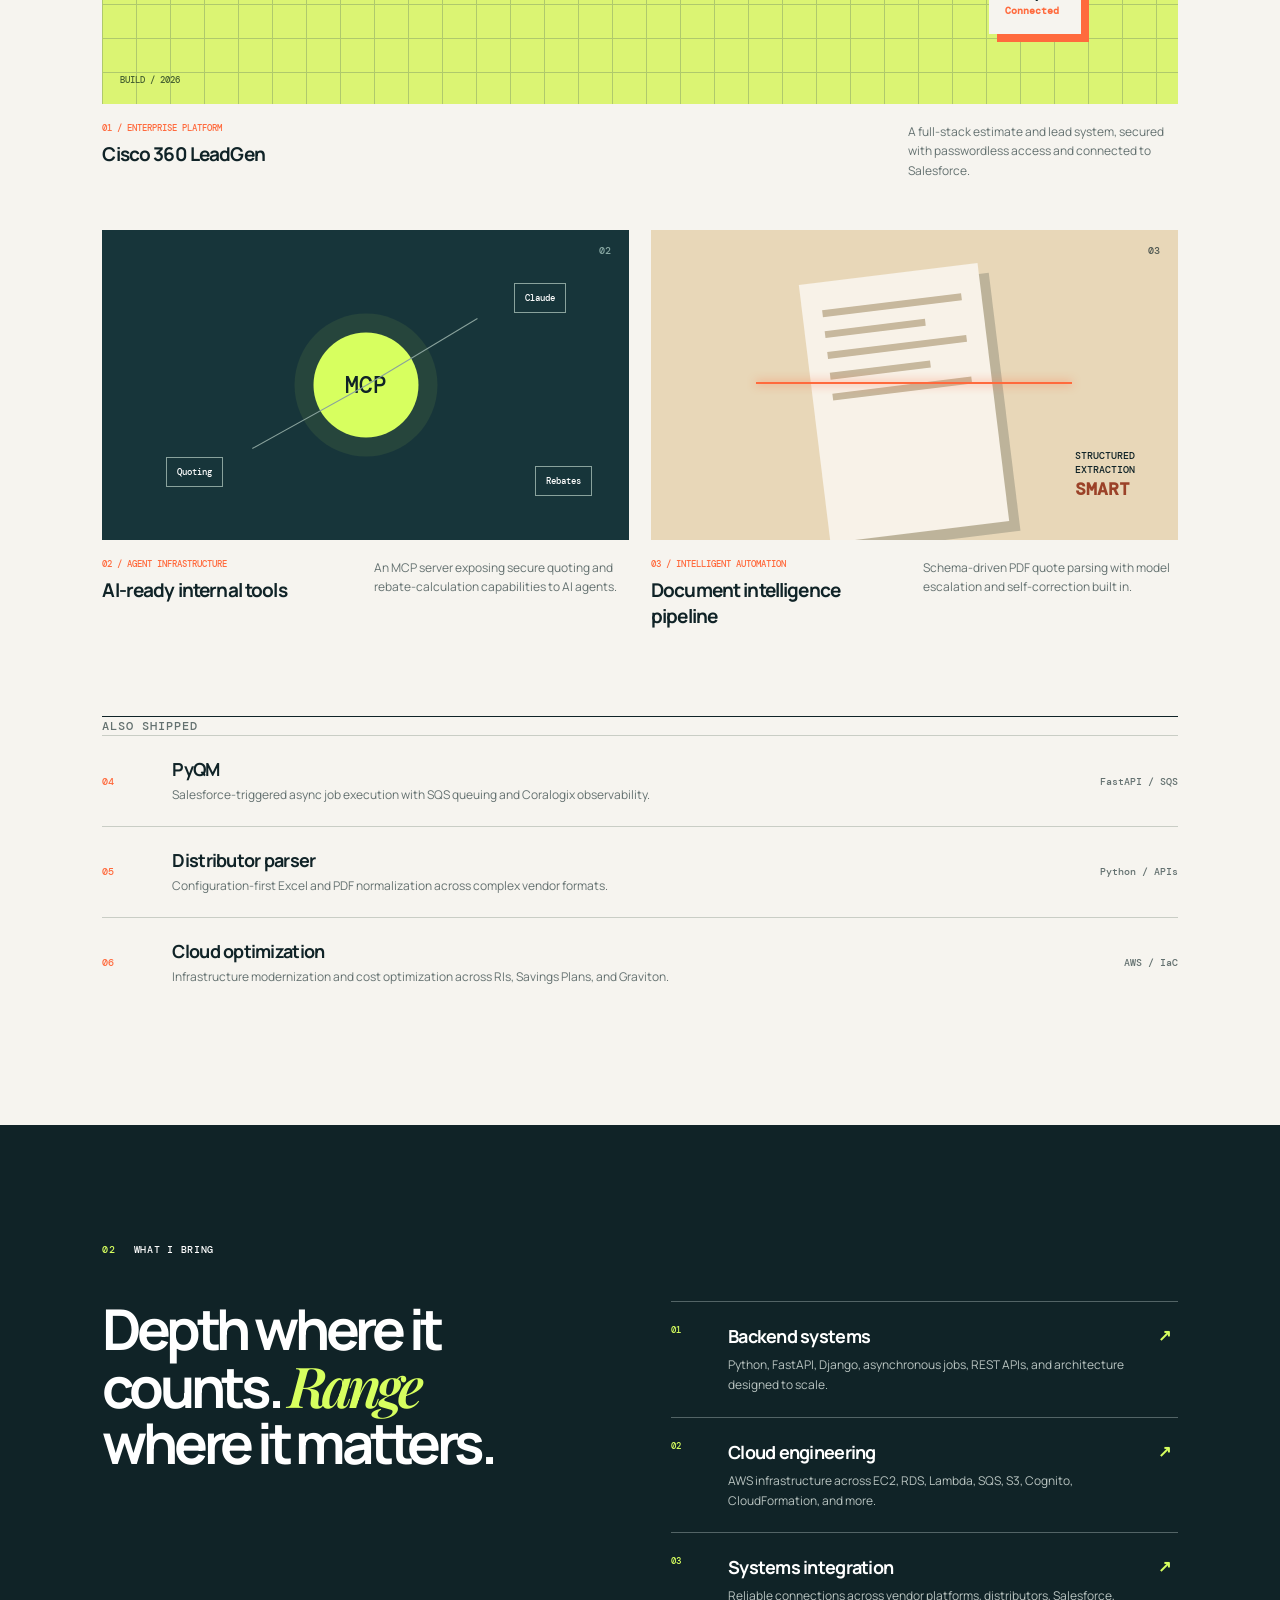
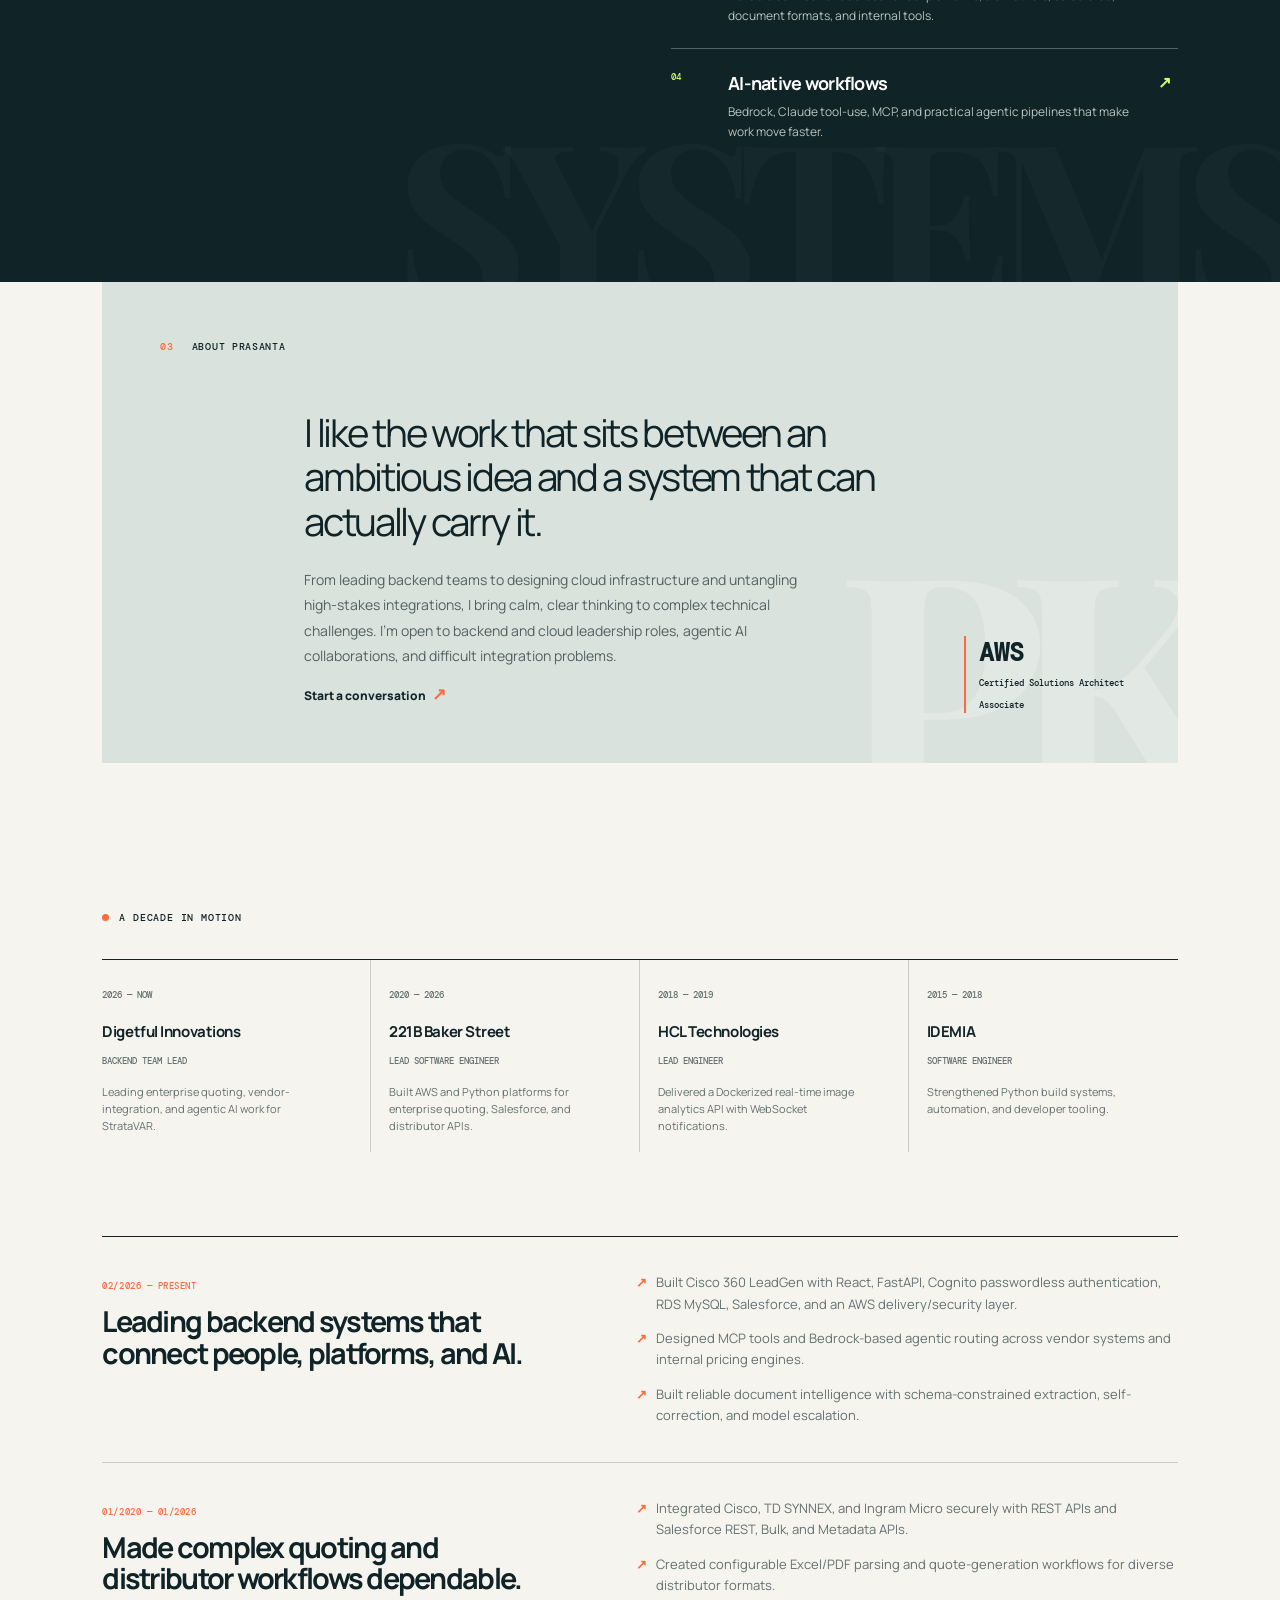
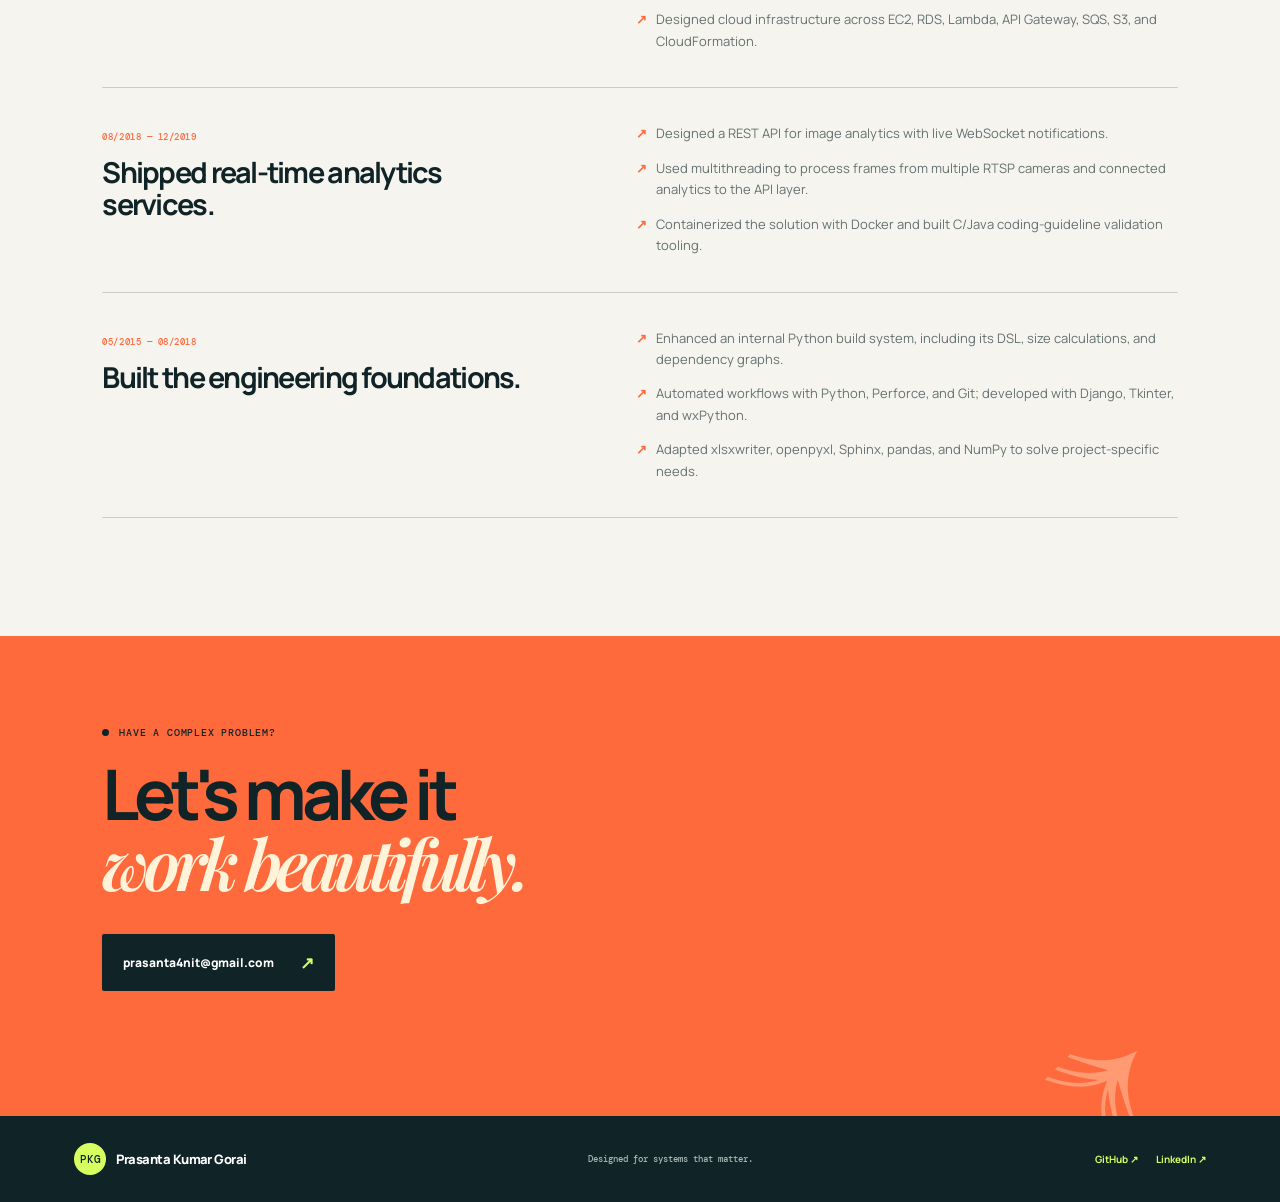
==== commit 75a1f280: "added to download the resule" ====
--- a/index.html
+++ b/index.html
@@ -56,8 +56,19 @@
       <a class="brand" href="#top" aria-label="Prasanta Kumar Gorai home"><span>PKG</span><i>Prasanta Kumar Gorai</i></a>
       <nav aria-label="Main navigation">
         <a href="#work">Work</a><a href="#expertise">Expertise</a><a href="#about">About</a>
+        <div class="nav-actions">
+          <a href="mailto:prasanta4nit@gmail.com">Let's talk ↗</a>
+          <a href="https://www.linkedin.com/in/prasanta-kumar-gorai-08487897/" target="_blank" rel="noreferrer">LinkedIn ↗</a>
+          <a href="https://github.com/prasanta4nit" target="_blank" rel="noreferrer">GitHub ↗</a>
+          <a href="Prasanta_Kumar_Gorai_Resume.pdf" download>Download résumé ↓</a>
+        </div>
       </nav>
-      <div class="header-actions"><a class="github-link" href="https://github.com/prasanta4nit" target="_blank" rel="noreferrer">GitHub ↗</a><a class="header-contact" href="mailto:prasanta4nit@gmail.com">Let's talk <span>↗</span></a></div>
+      <div class="header-actions">
+        <a class="header-contact" href="mailto:prasanta4nit@gmail.com">Let's talk <span>↗</span></a>
+        <a class="header-link" href="https://www.linkedin.com/in/prasanta-kumar-gorai-08487897/" target="_blank" rel="noreferrer">LinkedIn <span>↗</span></a>
+        <a class="header-link" href="https://github.com/prasanta4nit" target="_blank" rel="noreferrer">GitHub <span>↗</span></a>
+        <a class="header-link resume-link" href="Prasanta_Kumar_Gorai_Resume.pdf" download>Download résumé <span>↓</span></a>
+      </div>
       <button class="menu-toggle" type="button" aria-label="Open navigation" aria-expanded="false"><span></span><span></span></button>
     </header>
 
@@ -65,11 +76,10 @@
       <section class="hero">
         <div class="hero-copy reveal">
           <p class="eyebrow"><span></span> Available for ambitious systems</p>
-          <h1>I engineer the <em>systems</em> behind meaningful products.</h1>
-          <p class="intro">Backend Team Lead and AWS Certified Solutions Architect with 10+ years turning complex business workflows into dependable, scalable software.</p>
+          <h1>Backend &amp; Cloud Engineer <em>building scalable</em> enterprise systems.</h1>
+          <p class="intro">I’m a Backend Team Lead and AWS Certified Solutions Architect with 10+ years of experience building Python services, cloud infrastructure, enterprise integrations, and AI-powered systems.<br /><br />I specialize in turning complex business workflows into reliable, scalable software.</p>
           <div class="hero-actions">
             <a class="button button-primary" href="#work">Explore selected work <b>↓</b></a>
-            <a class="text-link" href="https://www.linkedin.com/in/prasanta-kumar-gorai-08487897/" target="_blank" rel="noreferrer">LinkedIn <span>↗</span></a>
           </div>
           <div class="hero-proof"><span><b>10+</b> years building</span><span><b>AWS</b> certified architect</span><span><b>∞</b> curiosity for better systems</span></div>
         </div>
--- a/styles.css
+++ b/styles.css
@@ -1 +1 @@
-:root{--ink:#102327;--cream:#f6f4ef;--lime:#d7ff5f;--orange:#ff6a3d;--line:#c9cdc5;--muted:#647170;--serif:'Playfair Display',Georgia,serif}*{box-sizing:border-box}html{scroll-behavior:smooth}body{margin:0;background:var(--cream);color:var(--ink);font-family:Manrope,Arial,sans-serif}.noise{position:fixed;inset:0;pointer-events:none;opacity:.035;z-index:5;background-image:url("data:image/svg+xml,%3Csvg viewBox='0 0 180 180' xmlns='http://www.w3.org/2000/svg'%3E%3Cfilter id='n'%3E%3CfeTurbulence type='fractalNoise' baseFrequency='.9' numOctaves='4' stitchTiles='stitch'/%3E%3C/filter%3E%3Crect width='100%25' height='100%25' filter='url(%23n)' opacity='.8'/%3E%3C/svg%3E")}a{color:inherit;text-decoration:none}.site-header{height:88px;display:flex;align-items:center;justify-content:space-between;padding:0 5.8vw;border-bottom:1px solid rgba(16,35,39,.13);position:relative;z-index:8;background:rgba(246,244,239,.82);backdrop-filter:blur(12px)}.brand{display:flex;gap:10px;align-items:center;font-size:13px;font-weight:800;letter-spacing:-.04em}.brand span{background:var(--ink);color:var(--lime);border-radius:50%;width:32px;height:32px;display:grid;place-items:center;font:500 11px 'DM Mono',monospace;letter-spacing:0;transition:transform .35s}.brand:hover span{transform:rotate(18deg)}.brand i{font-style:normal}.site-header nav{display:flex;gap:28px;font-size:12px;font-weight:700}.site-header nav a{position:relative}.site-header nav a:after{content:'';position:absolute;left:0;bottom:-6px;width:0;height:1px;background:var(--orange);transition:width .25s}.site-header nav a:hover:after{width:100%}.text-link:hover{color:#667b34}.header-contact{font-size:12px;font-weight:800}.header-contact span,.text-link span{color:var(--orange);font-size:17px;margin-left:4px}.menu-toggle{display:none}.hero{min-height:720px;padding:100px 8vw 80px;display:grid;grid-template-columns:1.08fr .92fr;align-items:center;gap:30px;overflow:hidden;background:radial-gradient(circle at 77% 43%,rgba(215,255,95,.14),transparent 27%)}.eyebrow{font:500 10px 'DM Mono',monospace;letter-spacing:.08em;text-transform:uppercase;display:flex;align-items:center;gap:10px}.eyebrow span{width:7px;height:7px;border-radius:50%;background:var(--orange);display:inline-block}.hero h1,.work-heading h2,.expertise h2,.contact h2{font-size:clamp(48px,5.45vw,88px);line-height:.99;letter-spacing:-.075em;margin:20px 0 25px;max-width:790px}.hero h1 em,h2 em{font-family:var(--serif);font-weight:600;letter-spacing:-.085em}.intro{max-width:540px;color:#536162;font-size:16px;line-height:1.7}.hero-actions{display:flex;gap:25px;align-items:center;margin-top:36px}.button{display:inline-flex;gap:26px;align-items:center;padding:17px 21px;border-radius:2px;font-size:12px;font-weight:800;transition:transform .25s,box-shadow .25s}.button:hover{transform:translateY(-3px);box-shadow:6px 6px 0 rgba(16,35,39,.18)}.button-primary{background:var(--ink);color:white}.button b{font-size:17px;color:var(--lime)}.text-link{font-size:12px;font-weight:800}.hero-proof{display:flex;gap:20px;flex-wrap:wrap;margin-top:50px;padding-top:16px;border-top:1px solid var(--line);font:500 9px 'DM Mono',monospace;text-transform:uppercase;color:var(--muted)}.hero-proof span{display:flex;gap:5px;align-items:baseline}.hero-proof b{font-size:13px;color:var(--ink)}.hero-art{height:410px;position:relative}.orb{position:absolute;border-radius:50%;filter:blur(1px)}.orb-one{width:330px;height:330px;background:var(--lime);right:6%;top:0;animation:float 8s ease-in-out infinite}.orb-two{width:110px;height:110px;background:var(--orange);right:68%;top:64%;animation:float 6s ease-in-out infinite reverse}.architecture-card{position:absolute;width:min(430px,92%);height:270px;right:0;top:64px;background:rgba(246,244,239,.75);backdrop-filter:blur(8px);border:1px solid var(--ink);padding:18px;box-shadow:15px 18px 0 rgba(16,35,39,.08)}.card-head,.card-foot{font:500 9px 'DM Mono',monospace;display:flex;justify-content:space-between;letter-spacing:.05em}.system-map{height:190px;position:relative}.system-map svg{position:absolute;width:100%;height:100%;inset:0}.system-map path{stroke:var(--ink);stroke-width:1.4;fill:none;stroke-dasharray:3 3}.node,.tiny-node{position:absolute;padding:8px 10px;font:500 9px 'DM Mono',monospace;border:1px solid var(--ink);background:var(--cream)}.node-agent{top:26px;left:4px}.node-api{top:97px;left:42%;background:var(--lime)}.node-cloud{top:25px;right:2px}.node-data{bottom:10px;right:2px}.card-foot{border-top:1px solid var(--line);padding-top:12px}.pulse{width:7px;height:7px;background:#6d9e00;border-radius:50%;box-shadow:0 0 0 5px rgba(215,255,95,.5);animation:pulse 1.7s infinite}.years{position:absolute;right:-20px;bottom:-34px;background:var(--ink);width:148px;height:132px;color:white;padding:17px;box-shadow:9px 9px 0 var(--orange)}.years strong{display:block;font-size:55px;line-height:.9;letter-spacing:-.08em}.years strong span{color:var(--lime)}.years small{display:block;font:500 9px/1.35 'DM Mono',monospace;margin-top:8px;color:#c2cbc9}.signal-bar{border-top:1px solid var(--ink);border-bottom:1px solid var(--ink);padding:16px 0;font:500 10px 'DM Mono',monospace;text-transform:uppercase;white-space:nowrap;overflow:hidden}.signal-track{display:flex;align-items:center;gap:24px;width:max-content;animation:marquee 24s linear infinite}.signal-bar i{height:5px;width:5px;background:var(--orange);border-radius:50%;flex:0 0 auto}.section{padding:118px 8vw}.section-label{display:flex;gap:18px;align-items:center;font:500 10px 'DM Mono',monospace;text-transform:uppercase;letter-spacing:.07em}.section-label span{color:var(--orange)}.section-label p{margin:0}.work-heading{display:flex;align-items:end;justify-content:space-between;gap:30px}.work-heading h2{font-size:clamp(46px,5.2vw,76px);margin-bottom:42px}.work-heading>p{color:var(--muted);font-size:14px;line-height:1.7;max-width:290px;margin-bottom:51px}.project-grid{display:grid;grid-template-columns:1fr 1fr;gap:50px 22px}.project-featured{grid-column:span 2}.project-visual{height:310px;background:#d9e1dd;position:relative;overflow:hidden;transition:transform .45s cubic-bezier(.2,.7,.2,1),box-shadow .45s}.project:hover .project-visual{transform:translateY(-7px);box-shadow:0 17px 33px rgba(16,35,39,.13)}.project-featured .project-visual{height:440px}.project-index{position:absolute;z-index:2;right:18px;top:14px;font:500 10px 'DM Mono',monospace;opacity:.7}.quote-visual{background:#dbf473}.quote-grid{position:absolute;inset:0;opacity:.45;background-image:linear-gradient(#7c9665 1px,transparent 1px),linear-gradient(90deg,#7c9665 1px,transparent 1px);background-size:34px 34px}.quote-panel{position:absolute;left:9%;top:18%;background:var(--ink);color:white;width:54%;padding:30px}.quote-panel small{font:500 10px 'DM Mono',monospace;color:var(--lime)}.quote-panel h3{font-size:clamp(23px,3vw,42px);line-height:1.05;letter-spacing:-.06em;margin:20px 0 35px}.metric-row{display:flex;gap:7px;flex-wrap:wrap}.metric-row span{font:500 9px 'DM Mono',monospace;padding:6px 8px;border:1px solid #687574}.floating-chip{position:absolute;right:9%;bottom:16%;padding:16px;background:var(--cream);font:500 10px/1.5 'DM Mono',monospace;box-shadow:8px 8px 0 var(--orange)}.floating-chip b{color:var(--orange)}.corner-note{position:absolute;bottom:18px;left:18px;font:500 9px 'DM Mono',monospace;color:#476131}.mcp-visual{background:#17353a}.mcp-visual .project-index{color:#b8d9d0}.mcp-circle{position:absolute;left:50%;top:50%;translate:-50% -50%;width:105px;height:105px;border-radius:50%;background:var(--lime);display:grid;place-items:center;font:500 23px 'DM Mono',monospace;box-shadow:0 0 0 19px rgba(215,255,95,.08)}.mcp-line{position:absolute;background:#89a29c;height:1px;transform-origin:left}.mcp-line.one{width:130px;left:50%;top:50%;transform:rotate(-31deg)}.mcp-line.two{width:130px;left:50%;top:50%;transform:rotate(151deg)}.tiny-node{color:white;background:#17353a;border-color:#89a29c}.n1{right:12%;top:17%}.n2{left:12%;bottom:17%}.n3{right:7%;bottom:14%}.parser-visual{background:#e8d7b8}.document{position:absolute;left:31%;top:14%;height:260px;width:180px;background:#f8f2e8;padding:28px 20px;rotate:-7deg;box-shadow:10px 11px 0 rgba(16,35,39,.2)}.document span{height:7px;background:#c7b89d;display:block;margin-bottom:14px;width:100%}.document span:nth-child(2),.document span:nth-child(4){width:72%}.scan{position:absolute;left:20%;top:49%;width:60%;height:2px;background:var(--orange);box-shadow:0 0 10px var(--orange);animation:scan 3s ease-in-out infinite}.parser-label{position:absolute;right:8%;bottom:12%;font:500 10px/1.4 'DM Mono',monospace}.parser-label b{display:block;color:#9b4228;font-size:18px}.project-meta{display:flex;gap:35px;justify-content:space-between;margin-top:18px}.project-meta>div{min-width:45%}.project-meta p{font-size:12px;line-height:1.6;color:var(--muted);max-width:270px;margin:0}.project-meta div p{font:500 9px 'DM Mono',monospace;text-transform:uppercase;color:var(--orange)}.project-meta h3{letter-spacing:-.045em;font-size:19px;margin:7px 0}.expertise{background:var(--ink);color:white;position:relative;overflow:hidden}.expertise:after{content:'SYSTEMS';position:absolute;right:-.06em;bottom:-.21em;font:700 clamp(90px,18vw,280px)/1 var(--serif);color:rgba(255,255,255,.025);letter-spacing:-.1em}.expertise>*{position:relative;z-index:1}.expertise .section-label span{color:var(--lime)}.expertise-layout{display:grid;grid-template-columns:1fr 1.15fr;gap:10vw;margin-top:45px}.expertise h2{font-size:clamp(43px,4.4vw,66px);margin:0}.expertise h2 em{color:var(--lime)}.expertise-list article{border-top:1px solid #536466;padding:22px 0;display:grid;grid-template-columns:45px 1fr 20px;gap:12px;transition:padding-left .25s,background .25s}.expertise-list article:hover{padding-left:12px;background:rgba(255,255,255,.035)}.expertise-list article>span{font:500 9px 'DM Mono',monospace;color:var(--lime)}.expertise-list h3{margin:0 0 7px;font-size:18px;letter-spacing:-.04em}.expertise-list p{font-size:12px;line-height:1.65;color:#b9c4c1;margin:0;max-width:430px}.expertise-list b{color:var(--lime)}.about{padding-top:0}.about-card{background:#d9e2dc;padding:58px;position:relative;min-height:440px;overflow:hidden}.about-card:after{content:'PK';font:700 330px/.7 var(--serif);position:absolute;right:-25px;bottom:-30px;color:rgba(255,255,255,.24);letter-spacing:-.12em}.about-card>*{position:relative;z-index:1}.about-content{width:70%;margin:58px auto 0}.large-copy{font-size:clamp(26px,3vw,42px);line-height:1.16;letter-spacing:-.06em;margin:0 0 23px;max-width:720px}.about-content>p:not(.large-copy){font-size:14px;line-height:1.8;color:#536162;max-width:500px}.credential{position:absolute;right:54px;bottom:50px;border-left:2px solid var(--orange);padding-left:13px}.credential span{display:block;font:700 25px 'DM Mono',monospace}.credential small{font:500 9px/1.55 'DM Mono',monospace}.career{padding-top:20px}.timeline{margin-top:35px;border-top:1px solid var(--ink);display:grid;grid-template-columns:repeat(4,1fr)}.timeline article{padding:20px 18px 18px 0;border-right:1px solid var(--line);min-height:115px}.timeline article+article{padding-left:18px}.timeline article:last-child{border-right:0}.timeline p,.timeline span{font:500 9px 'DM Mono',monospace;color:var(--muted);text-transform:uppercase}.timeline h3{font-size:15px;letter-spacing:-.03em;margin:20px 0 5px}.contact{background:var(--orange);min-height:480px;padding-top:80px;position:relative;overflow:hidden}.contact:after{content:'↗';position:absolute;right:8vw;bottom:-.25em;color:rgba(255,243,217,.35);font:700 240px/1 var(--serif)}.contact>*{position:relative;z-index:1}.contact .eyebrow span{background:var(--ink)}.contact h2{margin:20px 0 35px}.contact h2 em{color:#fff3d9}.button-light{background:var(--ink);color:white}.button-light b{color:var(--lime)}footer{padding:27px 5.8vw;display:flex;justify-content:space-between;align-items:center;background:var(--ink);color:white;font-size:10px}footer .brand span{background:var(--lime);color:var(--ink)}footer p{font:500 9px 'DM Mono',monospace;color:#a8b6b3}footer>a:last-child{color:var(--lime);font-weight:700}.reveal{opacity:0;transform:translateY(17px);transition:opacity .75s ease,transform .75s ease}.reveal.visible{opacity:1;transform:none}@keyframes float{50%{transform:translateY(-14px)}}@keyframes pulse{50%{box-shadow:0 0 0 9px rgba(215,255,95,.16)}}@keyframes marquee{to{transform:translateX(-33.33%)}}@keyframes scan{50%{transform:translateY(78px)}}@media(max-width:760px){.site-header{padding:0 6vw;height:74px}.site-header nav{position:absolute;top:73px;left:0;right:0;background:var(--ink);padding:25px 7vw;display:none;flex-direction:column;gap:19px;color:white}.site-header nav.open{display:flex}.header-contact{display:none}.menu-toggle{display:grid;gap:5px;border:0;background:transparent;padding:8px}.menu-toggle span{display:block;background:var(--ink);height:1px;width:21px}.hero{grid-template-columns:1fr;padding:72px 7vw 70px;min-height:0}.hero-art{height:350px;margin-top:15px}.hero h1{font-size:52px}.architecture-card{right:0}.hero-proof{margin-top:35px;gap:11px}.signal-bar{justify-content:flex-start}.section{padding:75px 7vw}.work-heading{display:block}.work-heading h2{margin-bottom:18px}.work-heading>p{margin-bottom:32px}.project-grid{grid-template-columns:1fr;gap:35px}.project-featured{grid-column:auto}.project-featured .project-visual{height:330px}.quote-panel{left:6%;top:12%;width:72%;padding:20px}.project-meta{gap:12px}.expertise-layout{grid-template-columns:1fr;gap:40px}.about-card{padding:34px 25px;min-height:0}.about-card:after{font-size:210px}.about-content{width:100%;margin:45px 0 100px}.credential{left:25px;right:auto;bottom:28px}.timeline{grid-template-columns:1fr 1fr}.timeline article:nth-child(2){border-right:0}.timeline article:nth-child(n+3){border-top:1px solid var(--line)}.timeline article:nth-child(3){padding-left:0}.contact{min-height:390px}.contact:after{font-size:170px;right:-5px}footer{padding:22px 7vw}footer p{display:none}.years{right:-8px}.hero-actions{gap:18px}.section-label{font-size:9px}}@media(prefers-reduced-motion:reduce){*,*:before,*:after{animation-duration:.01ms!important;animation-iteration-count:1!important;scroll-behavior:auto!important;transition-duration:.01ms!important}}
+:root{--ink:#102327;--cream:#f6f4ef;--lime:#d7ff5f;--orange:#ff6a3d;--line:#c9cdc5;--muted:#647170;--serif:'Playfair Display',Georgia,serif}*{box-sizing:border-box}html{scroll-behavior:smooth}body{margin:0;background:var(--cream);color:var(--ink);font-family:Manrope,Arial,sans-serif}.noise{position:fixed;inset:0;pointer-events:none;opacity:.035;z-index:5;background-image:url("data:image/svg+xml,%3Csvg viewBox='0 0 180 180' xmlns='http://www.w3.org/2000/svg'%3E%3Cfilter id='n'%3E%3CfeTurbulence type='fractalNoise' baseFrequency='.9' numOctaves='4' stitchTiles='stitch'/%3E%3C/filter%3E%3Crect width='100%25' height='100%25' filter='url(%23n)' opacity='.8'/%3E%3C/svg%3E")}a{color:inherit;text-decoration:none}.site-header{height:88px;display:flex;align-items:center;justify-content:space-between;padding:0 5.8vw;border-bottom:1px solid rgba(16,35,39,.13);position:relative;z-index:8;background:rgba(246,244,239,.82);backdrop-filter:blur(12px)}.brand{display:flex;gap:10px;align-items:center;font-size:13px;font-weight:800;letter-spacing:-.04em}.brand span{background:var(--ink);color:var(--lime);border-radius:50%;width:32px;height:32px;display:grid;place-items:center;font:500 11px 'DM Mono',monospace;letter-spacing:0;transition:transform .35s}.brand:hover span{transform:rotate(18deg)}.brand i{font-style:normal}.site-header nav{display:flex;gap:28px;font-size:12px;font-weight:700}.site-header nav a{position:relative}.site-header nav a:after{content:'';position:absolute;left:0;bottom:-6px;width:0;height:1px;background:var(--orange);transition:width .25s}.site-header nav a:hover:after{width:100%}.text-link:hover{color:#667b34}.header-contact{font-size:12px;font-weight:800}.header-contact span,.text-link span{color:var(--orange);font-size:17px;margin-left:4px}.menu-toggle{display:none}.hero{min-height:720px;padding:100px 8vw 80px;display:grid;grid-template-columns:1.08fr .92fr;align-items:center;gap:30px;overflow:hidden;background:radial-gradient(circle at 77% 43%,rgba(215,255,95,.14),transparent 27%)}.eyebrow{font:500 10px 'DM Mono',monospace;letter-spacing:.08em;text-transform:uppercase;display:flex;align-items:center;gap:10px}.eyebrow span{width:7px;height:7px;border-radius:50%;background:var(--orange);display:inline-block}.hero h1,.work-heading h2,.expertise h2,.contact h2{font-size:clamp(48px,5.45vw,88px);line-height:.99;letter-spacing:-.075em;margin:20px 0 25px;max-width:790px}.hero h1 em,h2 em{font-family:var(--serif);font-weight:600;letter-spacing:-.085em}.intro{max-width:540px;color:#536162;font-size:16px;line-height:1.7}.hero-actions{display:flex;gap:25px;align-items:center;margin-top:36px}.button{display:inline-flex;gap:26px;align-items:center;padding:17px 21px;border-radius:2px;font-size:12px;font-weight:800;transition:transform .25s,box-shadow .25s}.button:hover{transform:translateY(-3px);box-shadow:6px 6px 0 rgba(16,35,39,.18)}.button-primary{background:var(--ink);color:white}.button b{font-size:17px;color:var(--lime)}.text-link{font-size:12px;font-weight:800}.hero-proof{display:flex;gap:20px;flex-wrap:wrap;margin-top:50px;padding-top:16px;border-top:1px solid var(--line);font:500 9px 'DM Mono',monospace;text-transform:uppercase;color:var(--muted)}.hero-proof span{display:flex;gap:5px;align-items:baseline}.hero-proof b{font-size:13px;color:var(--ink)}.hero-art{height:410px;position:relative}.orb{position:absolute;border-radius:50%;filter:blur(1px)}.orb-one{width:330px;height:330px;background:var(--lime);right:6%;top:0;animation:float 8s ease-in-out infinite}.orb-two{width:110px;height:110px;background:var(--orange);right:68%;top:64%;animation:float 6s ease-in-out infinite reverse}.architecture-card{position:absolute;width:min(430px,92%);height:270px;right:0;top:64px;background:rgba(246,244,239,.75);backdrop-filter:blur(8px);border:1px solid var(--ink);padding:18px;box-shadow:15px 18px 0 rgba(16,35,39,.08)}.card-head,.card-foot{font:500 9px 'DM Mono',monospace;display:flex;justify-content:space-between;letter-spacing:.05em}.system-map{height:190px;position:relative}.system-map svg{position:absolute;width:100%;height:100%;inset:0}.system-map path{stroke:var(--ink);stroke-width:1.4;fill:none;stroke-dasharray:3 3}.node,.tiny-node{position:absolute;padding:8px 10px;font:500 9px 'DM Mono',monospace;border:1px solid var(--ink);background:var(--cream)}.node-agent{top:26px;left:4px}.node-api{top:97px;left:42%;background:var(--lime)}.node-cloud{top:25px;right:2px}.node-data{bottom:10px;right:2px}.card-foot{border-top:1px solid var(--line);padding-top:12px}.pulse{width:7px;height:7px;background:#6d9e00;border-radius:50%;box-shadow:0 0 0 5px rgba(215,255,95,.5);animation:pulse 1.7s infinite}.years{position:absolute;right:-20px;bottom:-34px;background:var(--ink);width:148px;height:132px;color:white;padding:17px;box-shadow:9px 9px 0 var(--orange)}.years strong{display:block;font-size:55px;line-height:.9;letter-spacing:-.08em}.years strong span{color:var(--lime)}.years small{display:block;font:500 9px/1.35 'DM Mono',monospace;margin-top:8px;color:#c2cbc9}.signal-bar{border-top:1px solid var(--ink);border-bottom:1px solid var(--ink);padding:16px 0;font:500 10px 'DM Mono',monospace;text-transform:uppercase;white-space:nowrap;overflow:hidden}.signal-track{display:flex;align-items:center;gap:24px;width:max-content;animation:marquee 24s linear infinite}.signal-bar i{height:5px;width:5px;background:var(--orange);border-radius:50%;flex:0 0 auto}.section{padding:118px 8vw}.section-label{display:flex;gap:18px;align-items:center;font:500 10px 'DM Mono',monospace;text-transform:uppercase;letter-spacing:.07em}.section-label span{color:var(--orange)}.section-label p{margin:0}.work-heading{display:flex;align-items:end;justify-content:space-between;gap:30px}.work-heading h2{font-size:clamp(46px,5.2vw,76px);margin-bottom:42px}.work-heading>p{color:var(--muted);font-size:14px;line-height:1.7;max-width:290px;margin-bottom:51px}.project-grid{display:grid;grid-template-columns:1fr 1fr;gap:50px 22px}.project-featured{grid-column:span 2}.project-visual{height:310px;background:#d9e1dd;position:relative;overflow:hidden;transition:transform .45s cubic-bezier(.2,.7,.2,1),box-shadow .45s}.project:hover .project-visual{transform:translateY(-7px);box-shadow:0 17px 33px rgba(16,35,39,.13)}.project-featured .project-visual{height:440px}.project-index{position:absolute;z-index:2;right:18px;top:14px;font:500 10px 'DM Mono',monospace;opacity:.7}.quote-visual{background:#dbf473}.quote-grid{position:absolute;inset:0;opacity:.45;background-image:linear-gradient(#7c9665 1px,transparent 1px),linear-gradient(90deg,#7c9665 1px,transparent 1px);background-size:34px 34px}.quote-panel{position:absolute;left:9%;top:18%;background:var(--ink);color:white;width:54%;padding:30px}.quote-panel small{font:500 10px 'DM Mono',monospace;color:var(--lime)}.quote-panel h3{font-size:clamp(23px,3vw,42px);line-height:1.05;letter-spacing:-.06em;margin:20px 0 35px}.metric-row{display:flex;gap:7px;flex-wrap:wrap}.metric-row span{font:500 9px 'DM Mono',monospace;padding:6px 8px;border:1px solid #687574}.floating-chip{position:absolute;right:9%;bottom:16%;padding:16px;background:var(--cream);font:500 10px/1.5 'DM Mono',monospace;box-shadow:8px 8px 0 var(--orange)}.floating-chip b{color:var(--orange)}.corner-note{position:absolute;bottom:18px;left:18px;font:500 9px 'DM Mono',monospace;color:#476131}.mcp-visual{background:#17353a}.mcp-visual .project-index{color:#b8d9d0}.mcp-circle{position:absolute;left:50%;top:50%;translate:-50% -50%;width:105px;height:105px;border-radius:50%;background:var(--lime);display:grid;place-items:center;font:500 23px 'DM Mono',monospace;box-shadow:0 0 0 19px rgba(215,255,95,.08)}.mcp-line{position:absolute;background:#89a29c;height:1px;transform-origin:left}.mcp-line.one{width:130px;left:50%;top:50%;transform:rotate(-31deg)}.mcp-line.two{width:130px;left:50%;top:50%;transform:rotate(151deg)}.tiny-node{color:white;background:#17353a;border-color:#89a29c}.n1{right:12%;top:17%}.n2{left:12%;bottom:17%}.n3{right:7%;bottom:14%}.parser-visual{background:#e8d7b8}.document{position:absolute;left:31%;top:14%;height:260px;width:180px;background:#f8f2e8;padding:28px 20px;rotate:-7deg;box-shadow:10px 11px 0 rgba(16,35,39,.2)}.document span{height:7px;background:#c7b89d;display:block;margin-bottom:14px;width:100%}.document span:nth-child(2),.document span:nth-child(4){width:72%}.scan{position:absolute;left:20%;top:49%;width:60%;height:2px;background:var(--orange);box-shadow:0 0 10px var(--orange);animation:scan 3s ease-in-out infinite}.parser-label{position:absolute;right:8%;bottom:12%;font:500 10px/1.4 'DM Mono',monospace}.parser-label b{display:block;color:#9b4228;font-size:18px}.project-meta{display:flex;gap:35px;justify-content:space-between;margin-top:18px}.project-meta>div{min-width:45%}.project-meta p{font-size:12px;line-height:1.6;color:var(--muted);max-width:270px;margin:0}.project-meta div p{font:500 9px 'DM Mono',monospace;text-transform:uppercase;color:var(--orange)}.project-meta h3{letter-spacing:-.045em;font-size:19px;margin:7px 0}.expertise{background:var(--ink);color:white;position:relative;overflow:hidden}.expertise:after{content:'SYSTEMS';position:absolute;right:-.06em;bottom:-.21em;font:700 clamp(90px,18vw,280px)/1 var(--serif);color:rgba(255,255,255,.025);letter-spacing:-.1em}.expertise>*{position:relative;z-index:1}.expertise .section-label span{color:var(--lime)}.expertise-layout{display:grid;grid-template-columns:1fr 1.15fr;gap:10vw;margin-top:45px}.expertise h2{font-size:clamp(43px,4.4vw,66px);margin:0}.expertise h2 em{color:var(--lime)}.expertise-list article{border-top:1px solid #536466;padding:22px 0;display:grid;grid-template-columns:45px 1fr 20px;gap:12px;transition:padding-left .25s,background .25s}.expertise-list article:hover{padding-left:12px;background:rgba(255,255,255,.035)}.expertise-list article>span{font:500 9px 'DM Mono',monospace;color:var(--lime)}.expertise-list h3{margin:0 0 7px;font-size:18px;letter-spacing:-.04em}.expertise-list p{font-size:12px;line-height:1.65;color:#b9c4c1;margin:0;max-width:430px}.expertise-list b{color:var(--lime)}.about{padding-top:0}.about-card{background:#d9e2dc;padding:58px;position:relative;min-height:440px;overflow:hidden}.about-card:after{content:'PK';font:700 330px/.7 var(--serif);position:absolute;right:-25px;bottom:-30px;color:rgba(255,255,255,.24);letter-spacing:-.12em}.about-card>*{position:relative;z-index:1}.about-content{width:70%;margin:58px auto 0}.large-copy{font-size:clamp(26px,3vw,42px);line-height:1.16;letter-spacing:-.06em;margin:0 0 23px;max-width:720px}.about-content>p:not(.large-copy){font-size:14px;line-height:1.8;color:#536162;max-width:500px}.credential{position:absolute;right:54px;bottom:50px;border-left:2px solid var(--orange);padding-left:13px}.credential span{display:block;font:700 25px 'DM Mono',monospace}.credential small{font:500 9px/1.55 'DM Mono',monospace}.career{padding-top:20px}.timeline{margin-top:35px;border-top:1px solid var(--ink);display:grid;grid-template-columns:repeat(4,1fr)}.timeline article{padding:20px 18px 18px 0;border-right:1px solid var(--line);min-height:115px}.timeline article+article{padding-left:18px}.timeline article:last-child{border-right:0}.timeline p,.timeline span{font:500 9px 'DM Mono',monospace;color:var(--muted);text-transform:uppercase}.timeline h3{font-size:15px;letter-spacing:-.03em;margin:20px 0 5px}.contact{background:var(--orange);min-height:480px;padding-top:80px;position:relative;overflow:hidden}.contact:after{content:'↗';position:absolute;right:8vw;bottom:-.25em;color:rgba(255,243,217,.35);font:700 240px/1 var(--serif)}.contact>*{position:relative;z-index:1}.contact .eyebrow span{background:var(--ink)}.contact h2{margin:20px 0 35px}.contact h2 em{color:#fff3d9}.button-light{background:var(--ink);color:white}.button-light b{color:var(--lime)}footer{padding:27px 5.8vw;display:flex;justify-content:space-between;align-items:center;background:var(--ink);color:white;font-size:10px}footer .brand span{background:var(--lime);color:var(--ink)}footer p{font:500 9px 'DM Mono',monospace;color:#a8b6b3}footer>a:last-child{color:var(--lime);font-weight:700}.reveal{opacity:0;transform:translateY(17px);transition:opacity .75s ease,transform .75s ease}.reveal.visible{opacity:1;transform:none}@keyframes float{50%{transform:translateY(-14px)}}@keyframes pulse{50%{box-shadow:0 0 0 9px rgba(215,255,95,.16)}}@keyframes marquee{to{transform:translateX(-33.33%)}}@keyframes scan{50%{transform:translateY(78px)}}@media(max-width:760px){.site-header{padding:0 6vw;height:74px}.site-header nav{position:absolute;top:73px;left:0;right:0;background:var(--ink);padding:25px 7vw;display:none;flex-direction:column;gap:19px;color:white}.site-header nav.open{display:flex}.menu-toggle{display:grid;gap:5px;border:0;background:transparent;padding:8px}.menu-toggle span{display:block;background:var(--ink);height:1px;width:21px}.hero{grid-template-columns:1fr;padding:72px 7vw 70px;min-height:0}.hero-art{height:350px;margin-top:15px}.hero h1{font-size:52px}.architecture-card{right:0}.hero-proof{margin-top:35px;gap:11px}.signal-bar{justify-content:flex-start}.section{padding:75px 7vw}.work-heading{display:block}.work-heading h2{margin-bottom:18px}.work-heading>p{margin-bottom:32px}.project-grid{grid-template-columns:1fr;gap:35px}.project-featured{grid-column:auto}.project-featured .project-visual{height:330px}.quote-panel{left:6%;top:12%;width:72%;padding:20px}.project-meta{gap:12px}.expertise-layout{grid-template-columns:1fr;gap:40px}.about-card{padding:34px 25px;min-height:0}.about-card:after{font-size:210px}.about-content{width:100%;margin:45px 0 100px}.credential{left:25px;right:auto;bottom:28px}.timeline{grid-template-columns:1fr 1fr}.timeline article:nth-child(2){border-right:0}.timeline article:nth-child(n+3){border-top:1px solid var(--line)}.timeline article:nth-child(3){padding-left:0}.contact{min-height:390px}.contact:after{font-size:170px;right:-5px}footer{padding:22px 7vw}footer p{display:none}.years{right:-8px}.hero-actions{gap:18px}.section-label{font-size:9px}}@media(prefers-reduced-motion:reduce){*,*:before,*:after{animation-duration:.01ms!important;animation-iteration-count:1!important;scroll-behavior:auto!important;transition-duration:.01ms!important}}
--- a/enhancements.css
+++ b/enhancements.css
@@ -1,8 +1,14 @@
 .skip-link{position:absolute;left:16px;top:-60px;z-index:20;background:var(--ink);color:white;padding:12px 18px;font:700 12px Manrope,Arial,sans-serif;border-radius:2px;transition:top .2s}
 .skip-link:focus{top:16px}
-.header-actions,.footer-links{display:flex;align-items:center;gap:22px}
-.github-link{font:700 11px Manrope,Arial,sans-serif;color:var(--muted);transition:color .2s}
-.github-link:hover{color:var(--orange)}
+.header-actions,.footer-links{display:flex;align-items:center;gap:18px}
+.header-link{font:700 11px Manrope,Arial,sans-serif;color:var(--muted);transition:color .2s;display:inline-flex;align-items:center;gap:3px}
+.header-link:hover{color:var(--orange)}
+.header-link span{color:var(--orange);font-size:13px}
+.header-actions .resume-link{color:var(--ink);background:var(--lime);padding:8px 12px;font-weight:800}
+.header-actions .resume-link span{color:var(--ink)}
+.header-actions .resume-link:hover{background:var(--ink);color:#fff}
+.header-actions .resume-link:hover span{color:var(--lime)}
+.nav-actions{display:none}
 .system-shelf{margin-top:80px;border-top:1px solid var(--ink)}
 .shelf-label{font:500 9px 'DM Mono',monospace;text-transform:uppercase;letter-spacing:.08em;color:var(--orange);margin:17px 0}
 .system-shelf article{display:grid;grid-template-columns:55px minmax(0,1fr) 125px;align-items:center;gap:15px;border-top:1px solid var(--line);padding:21px 0;transition:padding .25s,background .25s}
@@ -13,5 +19,5 @@
 .system-shelf p{font-size:12px;line-height:1.55;color:var(--muted);margin:0}
 .system-shelf small{text-align:right;color:var(--muted)}
 .footer-links{gap:18px}.footer-links a{color:var(--lime);font-weight:700}
-@media(max-width:760px){.github-link{display:none}.system-shelf{margin-top:55px}.system-shelf article{grid-template-columns:35px 1fr;padding:18px 0}.system-shelf small{display:none}.footer-links{gap:13px}}
+@media(max-width:760px){.header-actions{display:none}.nav-actions{display:flex;flex-direction:column;gap:16px;margin-top:22px;padding-top:22px;border-top:1px solid rgba(255,255,255,.15);font:700 12px Manrope,Arial,sans-serif}.nav-actions a{color:white}.system-shelf{margin-top:55px}.system-shelf article{grid-template-columns:35px 1fr;padding:18px 0}.system-shelf small{display:none}.footer-links{gap:13px}}
 .timeline small{display:block;margin-top:14px;font-size:11px;line-height:1.55;color:var(--muted);max-width:210px}.experience-detail{margin-top:84px;border-top:1px solid var(--ink)}.experience-detail article{display:grid;grid-template-columns:.9fr 1.1fr;gap:7vw;padding:35px 0;border-bottom:1px solid var(--line)}.experience-detail span{font:500 9px 'DM Mono',monospace;color:var(--orange);letter-spacing:.06em}.experience-detail h3{margin:12px 0 0;font-size:clamp(21px,2.25vw,31px);line-height:1.1;letter-spacing:-.06em}.experience-detail ul{margin:0;padding:0;list-style:none;display:grid;gap:13px}.experience-detail li{position:relative;padding-left:20px;color:var(--muted);font-size:13px;line-height:1.65}.experience-detail li:before{content:'↗';position:absolute;left:0;color:var(--orange);font-weight:800}@media(max-width:760px){.timeline small{display:none}.experience-detail{margin-top:50px}.experience-detail article{grid-template-columns:1fr;gap:24px;padding:29px 0}.experience-detail h3{font-size:25px}}
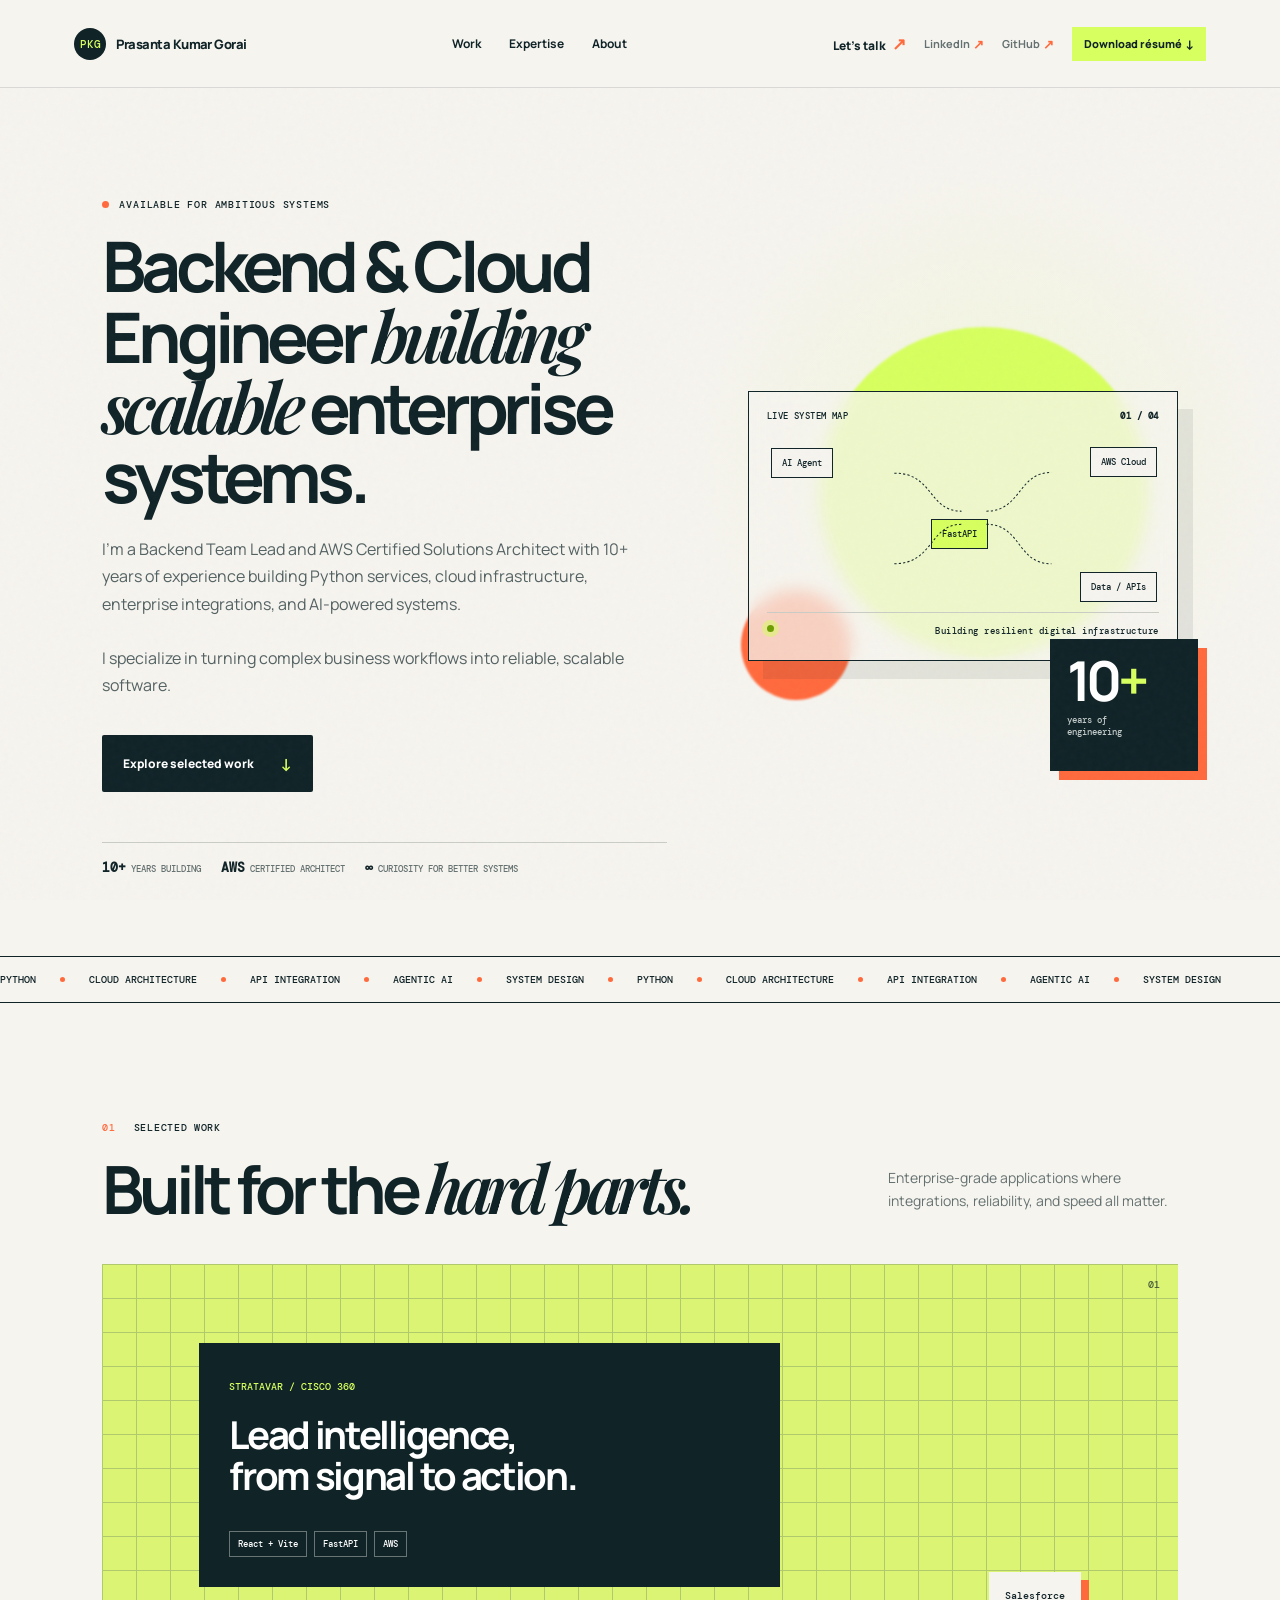
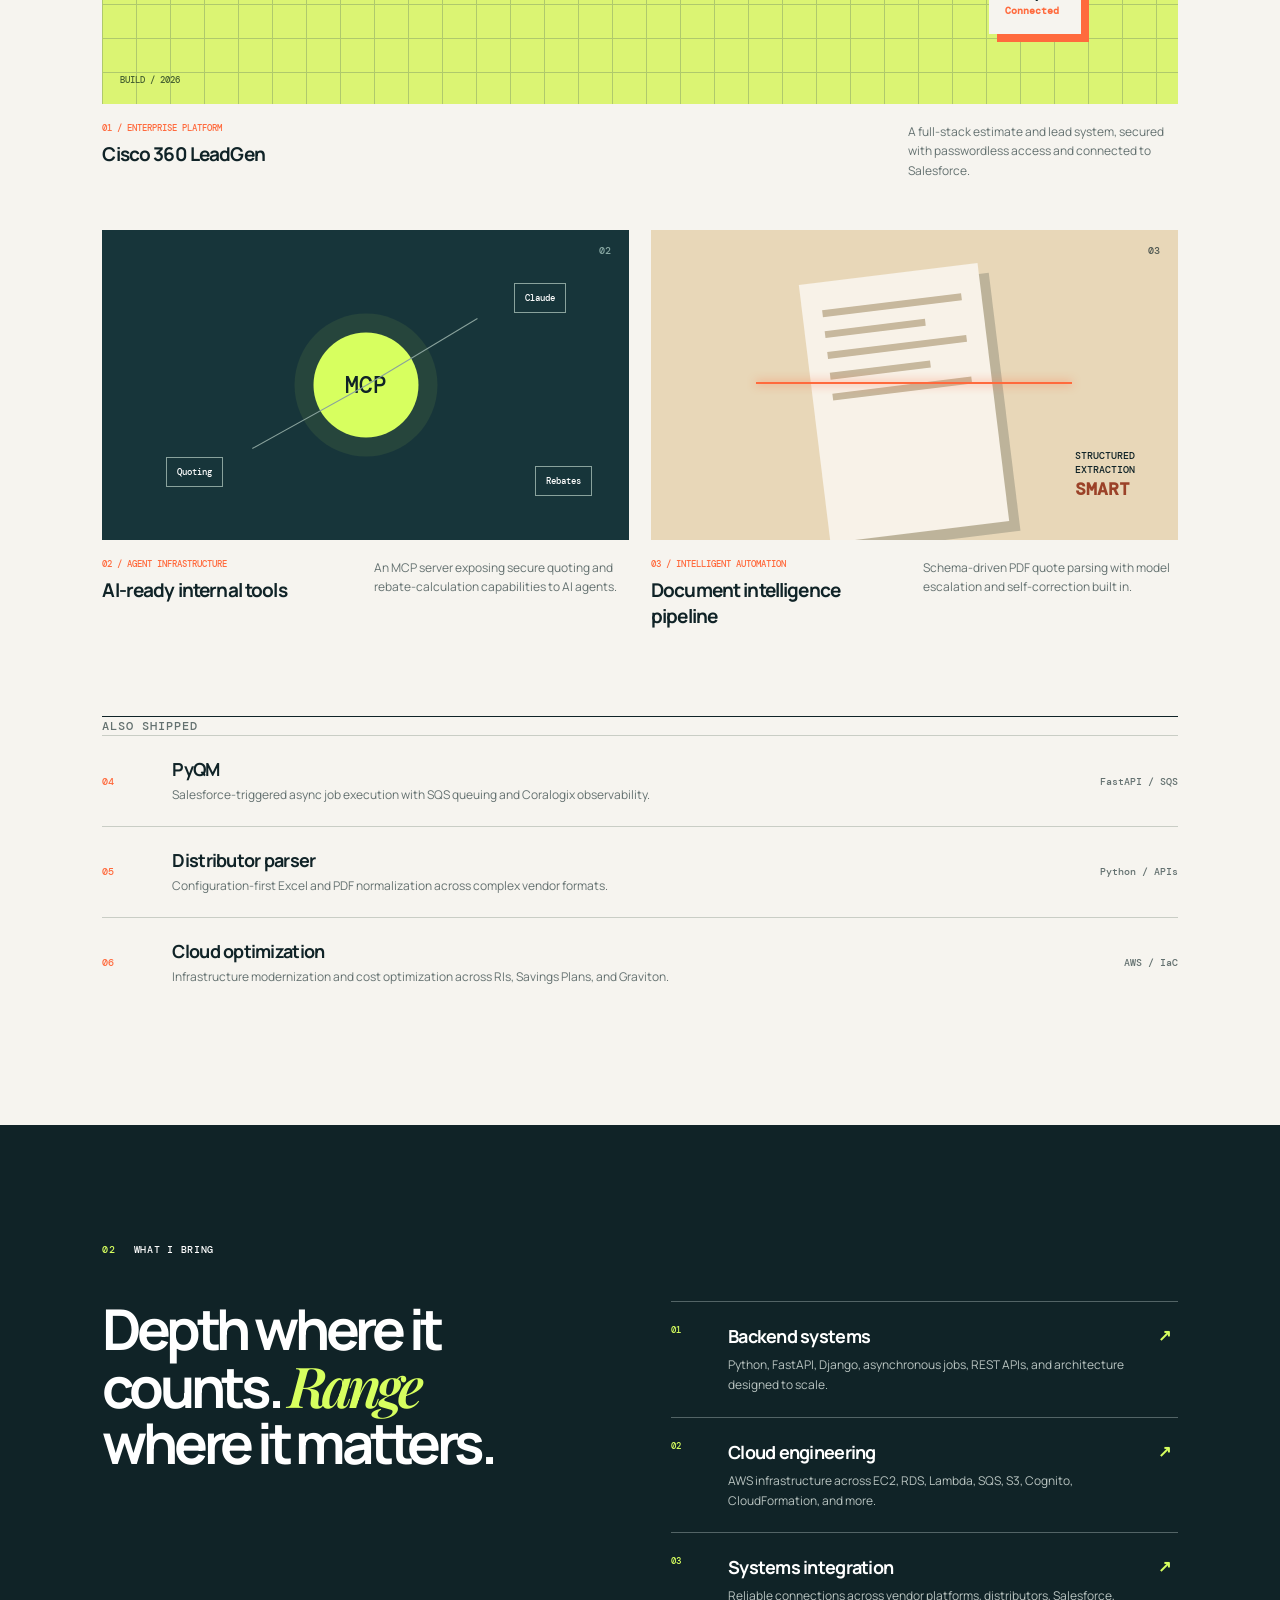
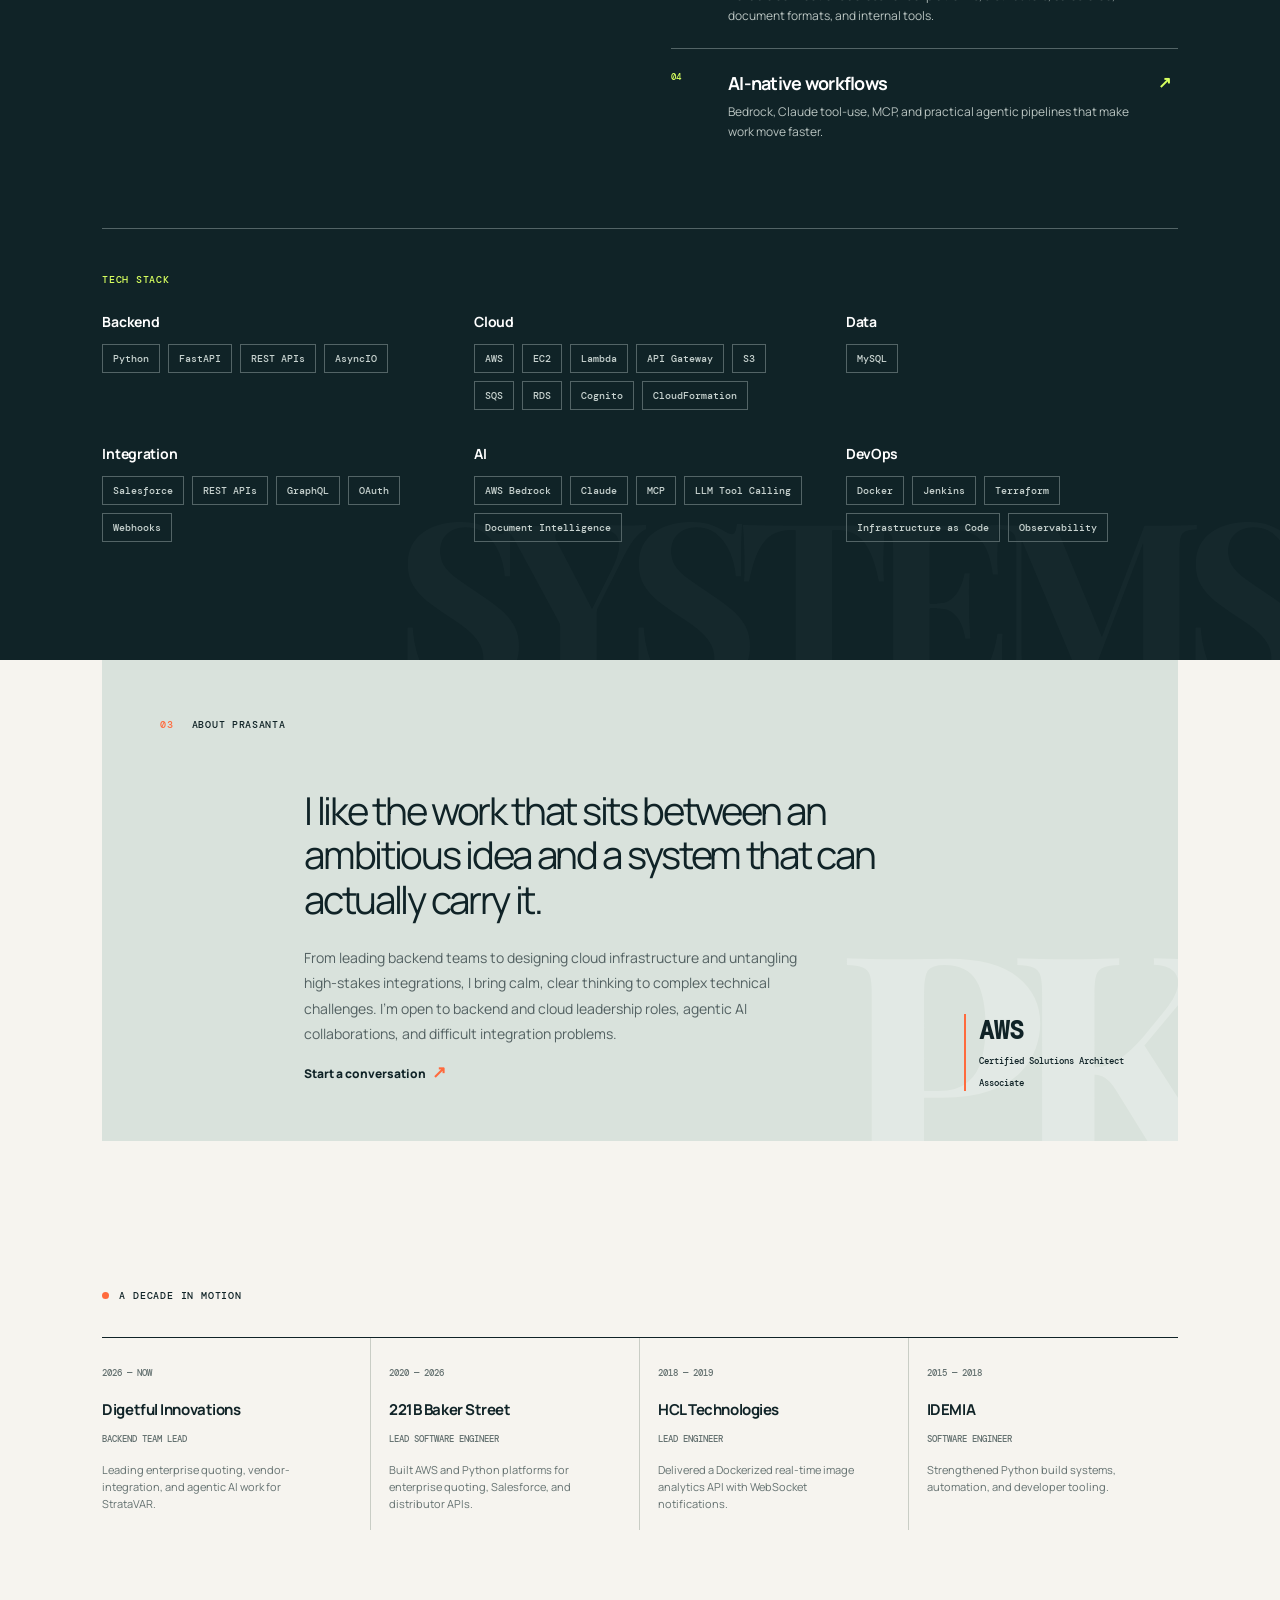
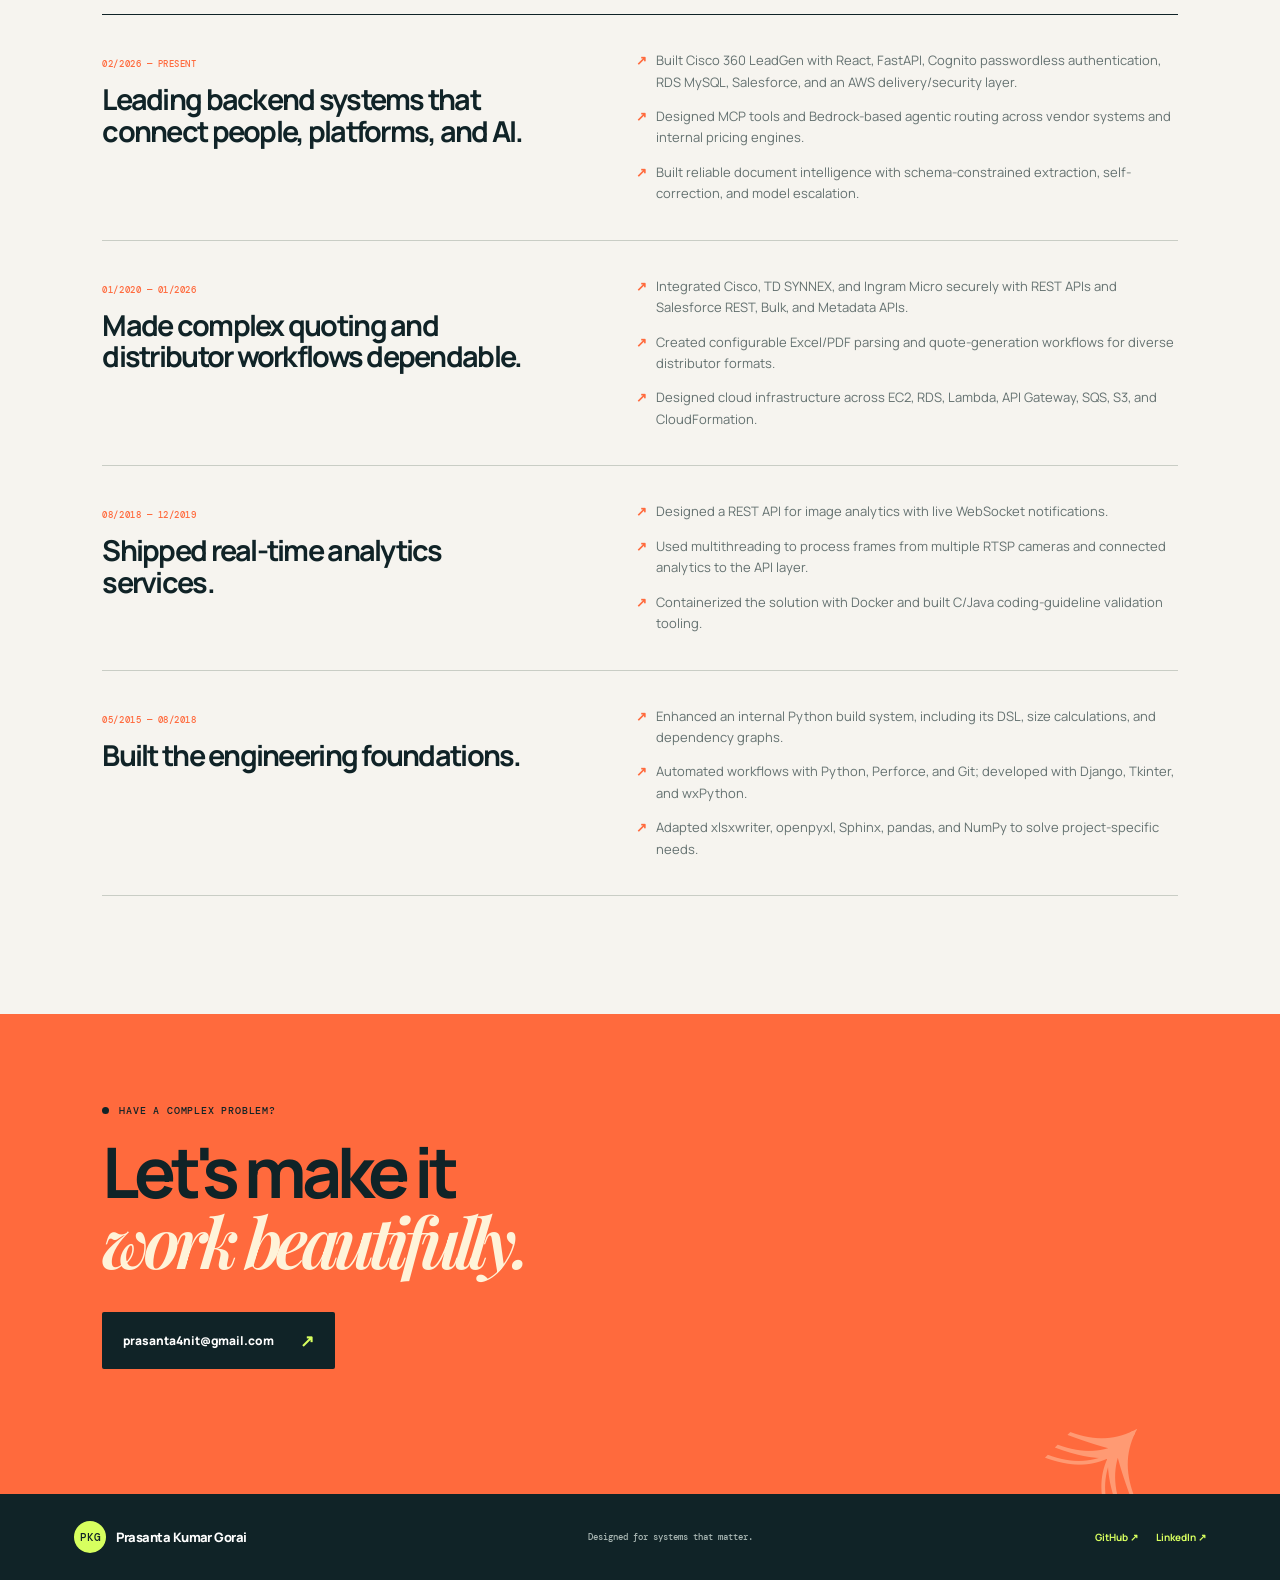
==== commit 8b64bb91: "added tech stack" ====
--- a/index.html
+++ b/index.html
@@ -135,6 +135,17 @@
             <article class="reveal"><span>04</span><div><h3>AI-native workflows</h3><p>Bedrock, Claude tool-use, MCP, and practical agentic pipelines that make work move faster.</p></div><b>↗</b></article>
           </div>
         </div>
+        <div class="tech-stack reveal">
+          <p class="tech-stack-label">Tech stack</p>
+          <div class="tech-grid">
+            <div class="tech-category"><h3>Backend</h3><div class="tech-tags"><span>Python</span><span>FastAPI</span><span>REST APIs</span><span>AsyncIO</span></div></div>
+            <div class="tech-category"><h3>Cloud</h3><div class="tech-tags"><span>AWS</span><span>EC2</span><span>Lambda</span><span>API Gateway</span><span>S3</span><span>SQS</span><span>RDS</span><span>Cognito</span><span>CloudFormation</span></div></div>
+            <div class="tech-category"><h3>Data</h3><div class="tech-tags"><span>MySQL</span></div></div>
+            <div class="tech-category"><h3>Integration</h3><div class="tech-tags"><span>Salesforce</span><span>REST APIs</span><span>GraphQL</span><span>OAuth</span><span>Webhooks</span></div></div>
+            <div class="tech-category"><h3>AI</h3><div class="tech-tags"><span>AWS Bedrock</span><span>Claude</span><span>MCP</span><span>LLM Tool Calling</span><span>Document Intelligence</span></div></div>
+            <div class="tech-category"><h3>DevOps</h3><div class="tech-tags"><span>Docker</span><span>Jenkins</span><span>Terraform</span><span>Infrastructure as Code</span><span>Observability</span></div></div>
+          </div>
+        </div>
       </section>
 
       <section class="about section" id="about">
--- a/enhancements.css
+++ b/enhancements.css
@@ -21,3 +21,12 @@
 .footer-links{gap:18px}.footer-links a{color:var(--lime);font-weight:700}
 @media(max-width:760px){.header-actions{display:none}.nav-actions{display:flex;flex-direction:column;gap:16px;margin-top:22px;padding-top:22px;border-top:1px solid rgba(255,255,255,.15);font:700 12px Manrope,Arial,sans-serif}.nav-actions a{color:white}.system-shelf{margin-top:55px}.system-shelf article{grid-template-columns:35px 1fr;padding:18px 0}.system-shelf small{display:none}.footer-links{gap:13px}}
 .timeline small{display:block;margin-top:14px;font-size:11px;line-height:1.55;color:var(--muted);max-width:210px}.experience-detail{margin-top:84px;border-top:1px solid var(--ink)}.experience-detail article{display:grid;grid-template-columns:.9fr 1.1fr;gap:7vw;padding:35px 0;border-bottom:1px solid var(--line)}.experience-detail span{font:500 9px 'DM Mono',monospace;color:var(--orange);letter-spacing:.06em}.experience-detail h3{margin:12px 0 0;font-size:clamp(21px,2.25vw,31px);line-height:1.1;letter-spacing:-.06em}.experience-detail ul{margin:0;padding:0;list-style:none;display:grid;gap:13px}.experience-detail li{position:relative;padding-left:20px;color:var(--muted);font-size:13px;line-height:1.65}.experience-detail li:before{content:'↗';position:absolute;left:0;color:var(--orange);font-weight:800}@media(max-width:760px){.timeline small{display:none}.experience-detail{margin-top:50px}.experience-detail article{grid-template-columns:1fr;gap:24px;padding:29px 0}.experience-detail h3{font-size:25px}}
+.tech-stack{margin-top:64px;padding-top:44px;border-top:1px solid #536466}
+.tech-stack-label{font:500 10px 'DM Mono',monospace;text-transform:uppercase;letter-spacing:.07em;color:var(--lime);margin:0 0 26px}
+.tech-grid{display:grid;grid-template-columns:repeat(3,1fr);gap:34px 40px}
+.tech-category h3{font-size:14px;letter-spacing:-.02em;margin:0 0 13px;color:white}
+.tech-tags{display:flex;flex-wrap:wrap;gap:8px}
+.tech-tags span{font:500 10px 'DM Mono',monospace;padding:7px 10px;border:1px solid #536466;color:#c7d2cf;transition:border-color .2s,color .2s}
+.tech-tags span:hover{border-color:var(--lime);color:var(--lime)}
+@media(max-width:760px){.tech-stack{margin-top:48px;padding-top:32px}.tech-grid{grid-template-columns:1fr 1fr;gap:28px 20px}}
+@media(max-width:500px){.tech-grid{grid-template-columns:1fr}}
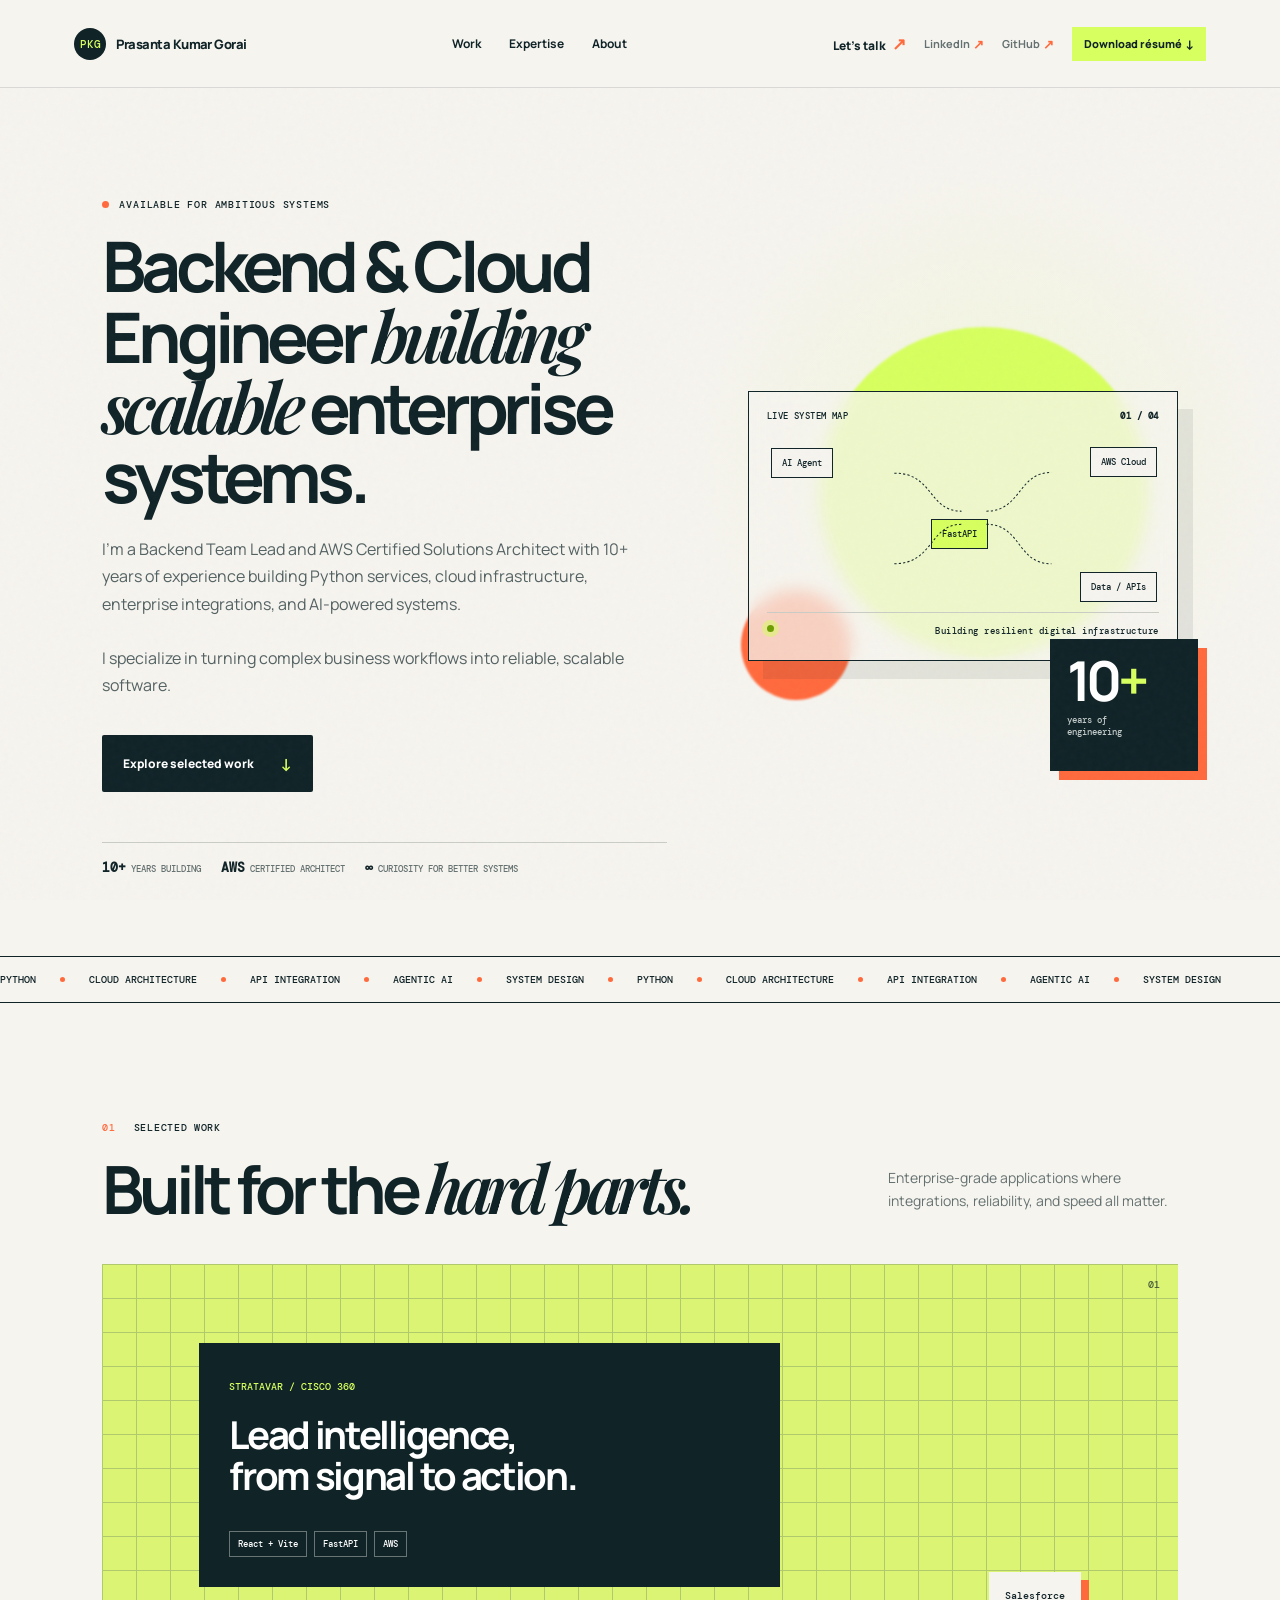
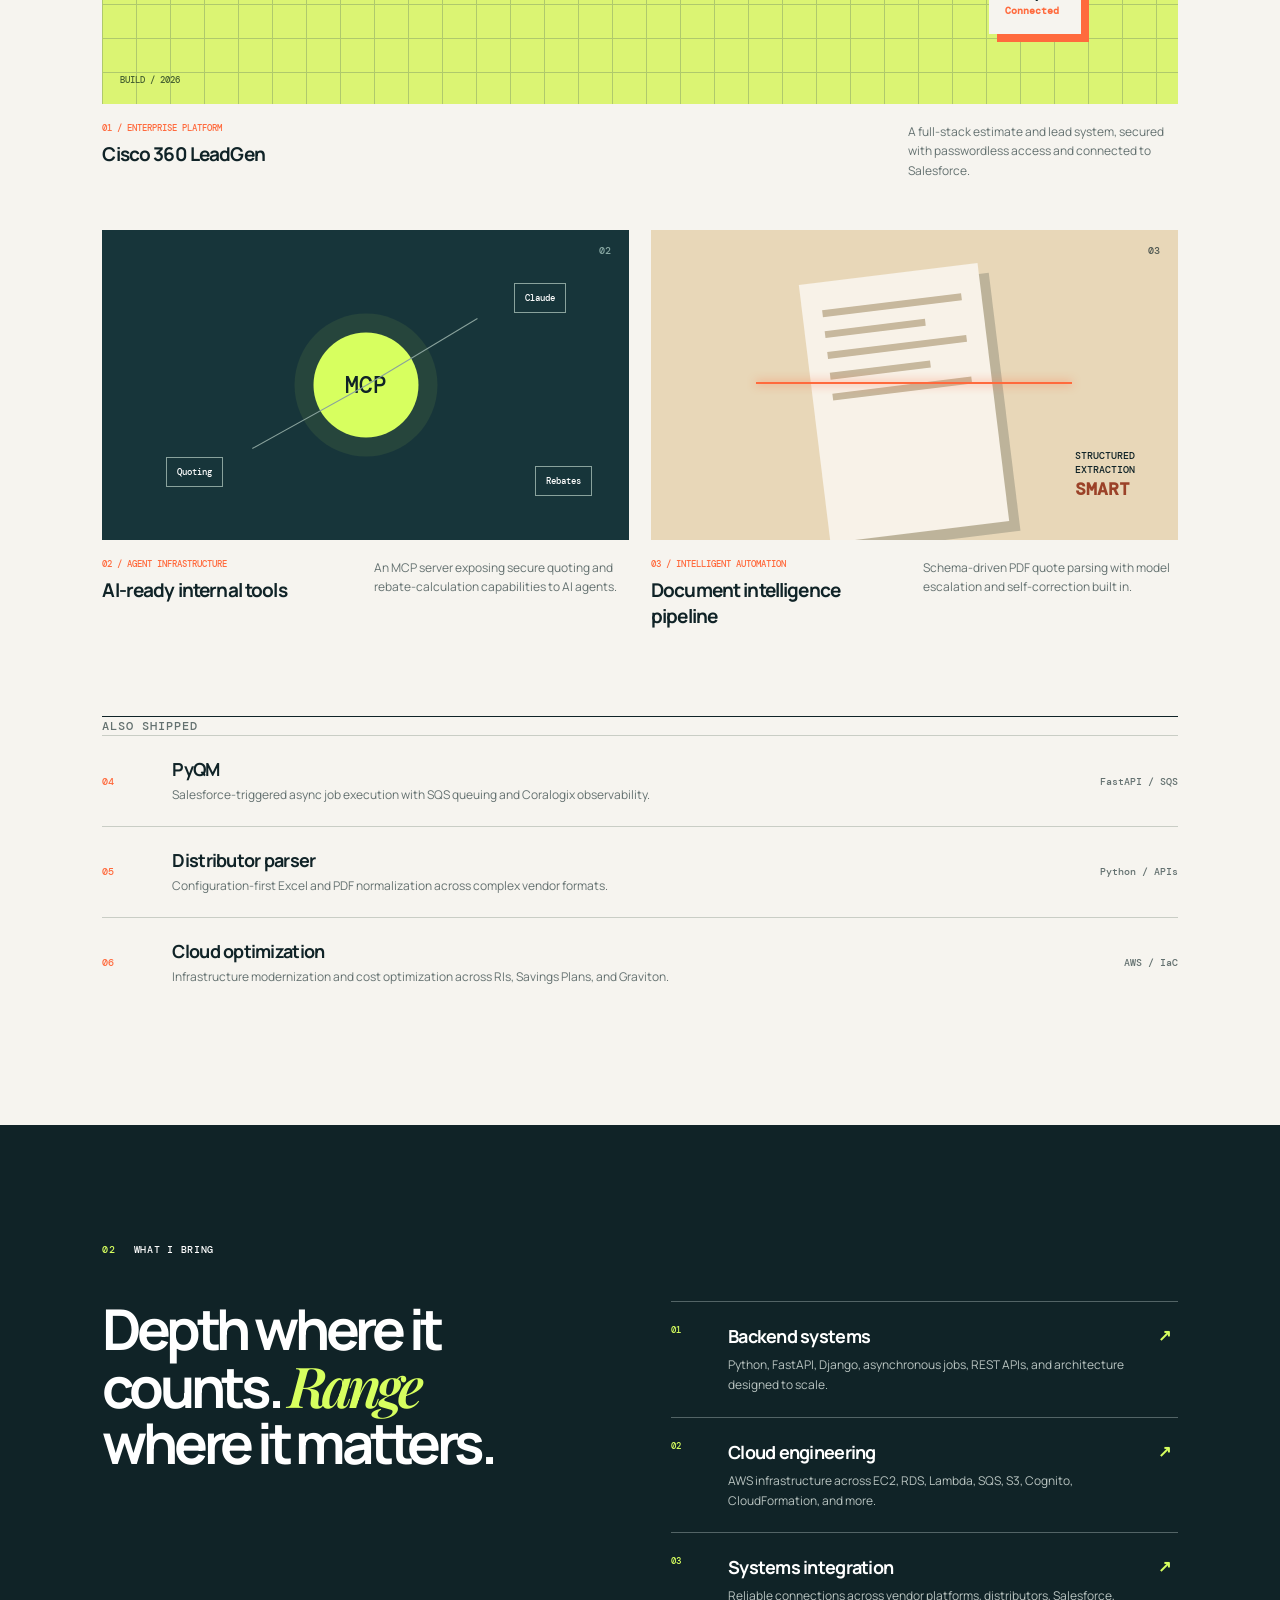
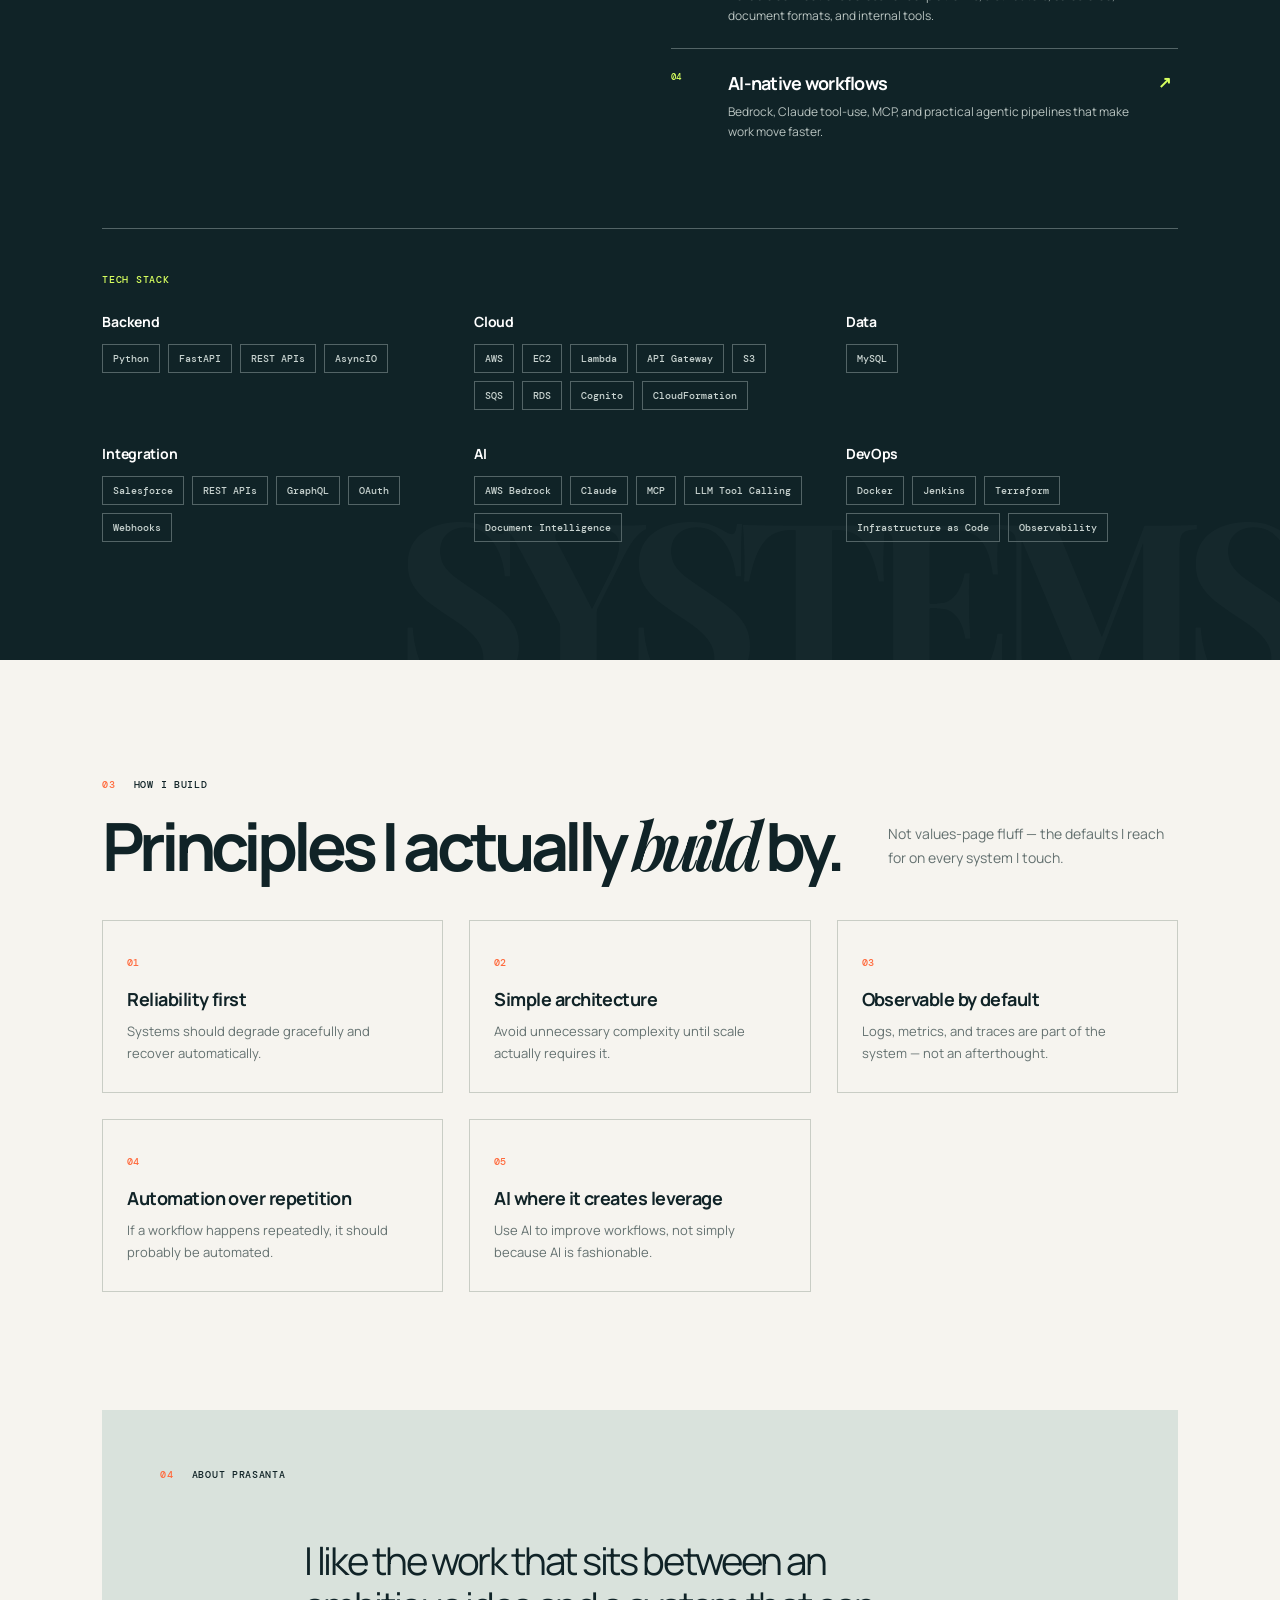
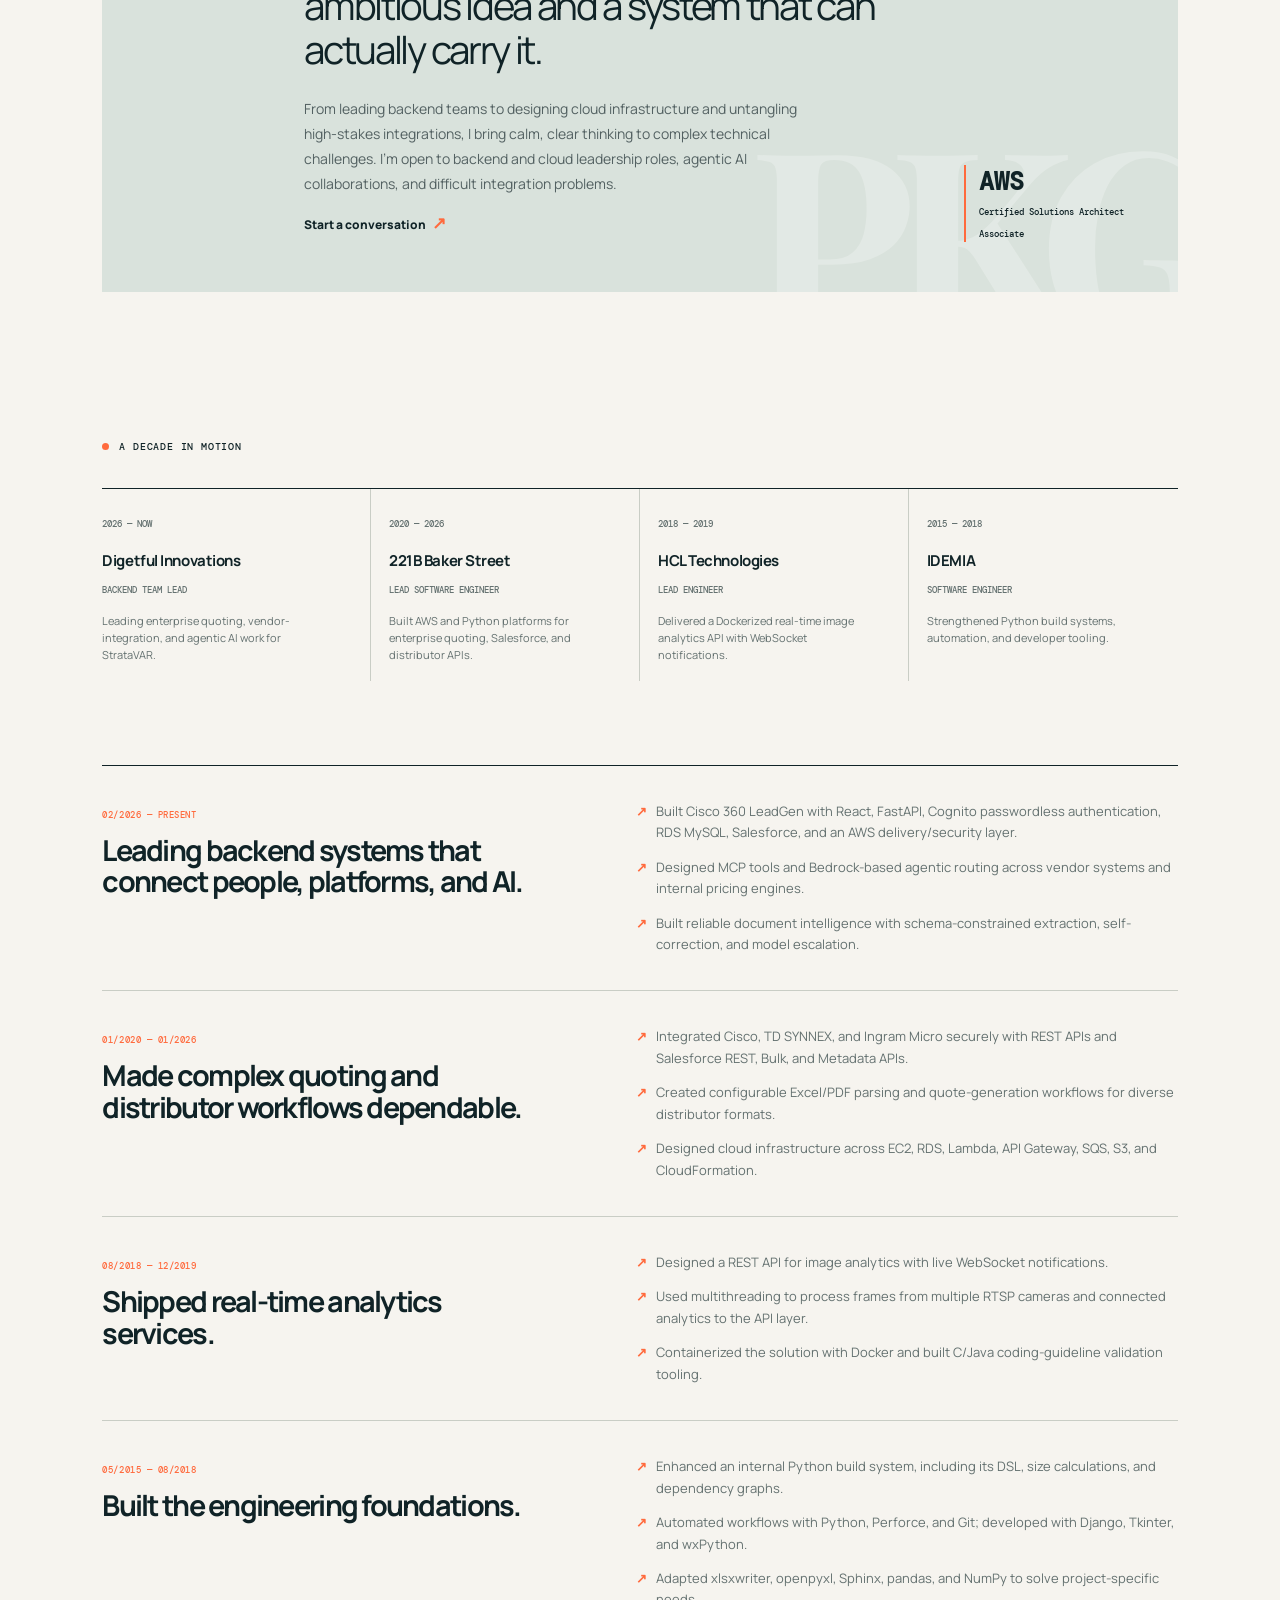
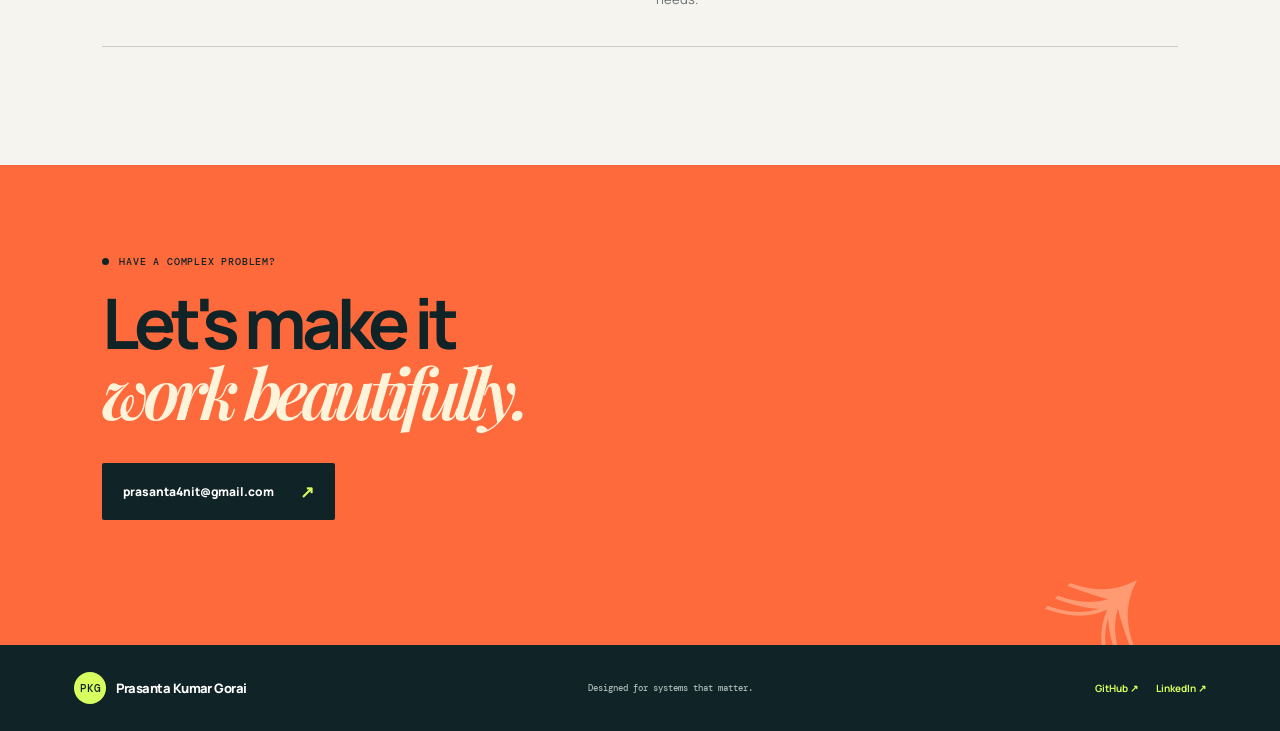
==== commit fb571174: "added Engineering Principles" ====
--- a/index.html
+++ b/index.html
@@ -148,8 +148,20 @@
         </div>
       </section>
 
+      <section class="principles section" id="principles">
+        <div class="section-label reveal"><span>03</span><p>How I build</p></div>
+        <div class="work-heading reveal"><h2>Principles I actually <em>build</em> by.</h2><p>Not values-page fluff — the defaults I reach for on every system I touch.</p></div>
+        <div class="principles-grid">
+          <article class="reveal"><span>01</span><h3>Reliability first</h3><p>Systems should degrade gracefully and recover automatically.</p></article>
+          <article class="reveal"><span>02</span><h3>Simple architecture</h3><p>Avoid unnecessary complexity until scale actually requires it.</p></article>
+          <article class="reveal"><span>03</span><h3>Observable by default</h3><p>Logs, metrics, and traces are part of the system — not an afterthought.</p></article>
+          <article class="reveal"><span>04</span><h3>Automation over repetition</h3><p>If a workflow happens repeatedly, it should probably be automated.</p></article>
+          <article class="reveal"><span>05</span><h3>AI where it creates leverage</h3><p>Use AI to improve workflows, not simply because AI is fashionable.</p></article>
+        </div>
+      </section>
+
       <section class="about section" id="about">
-        <div class="about-card reveal"><div class="section-label"><span>03</span><p>About Prasanta</p></div><div class="about-content"><p class="large-copy">I like the work that sits between an ambitious idea and a system that can actually carry it.</p><p>From leading backend teams to designing cloud infrastructure and untangling high-stakes integrations, I bring calm, clear thinking to complex technical challenges. I’m open to backend and cloud leadership roles, agentic AI collaborations, and difficult integration problems.</p><a class="text-link" href="mailto:prasanta4nit@gmail.com">Start a conversation <span>↗</span></a></div><div class="credential"><span>AWS</span><small>Certified Solutions Architect<br />Associate</small></div></div>
+        <div class="about-card reveal"><div class="section-label"><span>04</span><p>About Prasanta</p></div><div class="about-content"><p class="large-copy">I like the work that sits between an ambitious idea and a system that can actually carry it.</p><p>From leading backend teams to designing cloud infrastructure and untangling high-stakes integrations, I bring calm, clear thinking to complex technical challenges. I’m open to backend and cloud leadership roles, agentic AI collaborations, and difficult integration problems.</p><a class="text-link" href="mailto:prasanta4nit@gmail.com">Start a conversation <span>↗</span></a></div><div class="credential"><span>AWS</span><small>Certified Solutions Architect<br />Associate</small></div></div>
       </section>
 
       <section class="career section" id="experience"><p class="eyebrow reveal"><span></span> A decade in motion</p><div class="timeline"><article class="reveal"><p>2026 — now</p><h3>Digetful Innovations</h3><span>Backend Team Lead</span><small>Leading enterprise quoting, vendor-integration, and agentic AI work for StrataVAR.</small></article><article class="reveal"><p>2020 — 2026</p><h3>221B Baker Street</h3><span>Lead Software Engineer</span><small>Built AWS and Python platforms for enterprise quoting, Salesforce, and distributor APIs.</small></article><article class="reveal"><p>2018 — 2019</p><h3>HCL Technologies</h3><span>Lead Engineer</span><small>Delivered a Dockerized real-time image analytics API with WebSocket notifications.</small></article><article class="reveal"><p>2015 — 2018</p><h3>IDEMIA</h3><span>Software Engineer</span><small>Strengthened Python build systems, automation, and developer tooling.</small></article></div>
--- a/styles.css
+++ b/styles.css
@@ -1 +1 @@
-:root{--ink:#102327;--cream:#f6f4ef;--lime:#d7ff5f;--orange:#ff6a3d;--line:#c9cdc5;--muted:#647170;--serif:'Playfair Display',Georgia,serif}*{box-sizing:border-box}html{scroll-behavior:smooth}body{margin:0;background:var(--cream);color:var(--ink);font-family:Manrope,Arial,sans-serif}.noise{position:fixed;inset:0;pointer-events:none;opacity:.035;z-index:5;background-image:url("data:image/svg+xml,%3Csvg viewBox='0 0 180 180' xmlns='http://www.w3.org/2000/svg'%3E%3Cfilter id='n'%3E%3CfeTurbulence type='fractalNoise' baseFrequency='.9' numOctaves='4' stitchTiles='stitch'/%3E%3C/filter%3E%3Crect width='100%25' height='100%25' filter='url(%23n)' opacity='.8'/%3E%3C/svg%3E")}a{color:inherit;text-decoration:none}.site-header{height:88px;display:flex;align-items:center;justify-content:space-between;padding:0 5.8vw;border-bottom:1px solid rgba(16,35,39,.13);position:relative;z-index:8;background:rgba(246,244,239,.82);backdrop-filter:blur(12px)}.brand{display:flex;gap:10px;align-items:center;font-size:13px;font-weight:800;letter-spacing:-.04em}.brand span{background:var(--ink);color:var(--lime);border-radius:50%;width:32px;height:32px;display:grid;place-items:center;font:500 11px 'DM Mono',monospace;letter-spacing:0;transition:transform .35s}.brand:hover span{transform:rotate(18deg)}.brand i{font-style:normal}.site-header nav{display:flex;gap:28px;font-size:12px;font-weight:700}.site-header nav a{position:relative}.site-header nav a:after{content:'';position:absolute;left:0;bottom:-6px;width:0;height:1px;background:var(--orange);transition:width .25s}.site-header nav a:hover:after{width:100%}.text-link:hover{color:#667b34}.header-contact{font-size:12px;font-weight:800}.header-contact span,.text-link span{color:var(--orange);font-size:17px;margin-left:4px}.menu-toggle{display:none}.hero{min-height:720px;padding:100px 8vw 80px;display:grid;grid-template-columns:1.08fr .92fr;align-items:center;gap:30px;overflow:hidden;background:radial-gradient(circle at 77% 43%,rgba(215,255,95,.14),transparent 27%)}.eyebrow{font:500 10px 'DM Mono',monospace;letter-spacing:.08em;text-transform:uppercase;display:flex;align-items:center;gap:10px}.eyebrow span{width:7px;height:7px;border-radius:50%;background:var(--orange);display:inline-block}.hero h1,.work-heading h2,.expertise h2,.contact h2{font-size:clamp(48px,5.45vw,88px);line-height:.99;letter-spacing:-.075em;margin:20px 0 25px;max-width:790px}.hero h1 em,h2 em{font-family:var(--serif);font-weight:600;letter-spacing:-.085em}.intro{max-width:540px;color:#536162;font-size:16px;line-height:1.7}.hero-actions{display:flex;gap:25px;align-items:center;margin-top:36px}.button{display:inline-flex;gap:26px;align-items:center;padding:17px 21px;border-radius:2px;font-size:12px;font-weight:800;transition:transform .25s,box-shadow .25s}.button:hover{transform:translateY(-3px);box-shadow:6px 6px 0 rgba(16,35,39,.18)}.button-primary{background:var(--ink);color:white}.button b{font-size:17px;color:var(--lime)}.text-link{font-size:12px;font-weight:800}.hero-proof{display:flex;gap:20px;flex-wrap:wrap;margin-top:50px;padding-top:16px;border-top:1px solid var(--line);font:500 9px 'DM Mono',monospace;text-transform:uppercase;color:var(--muted)}.hero-proof span{display:flex;gap:5px;align-items:baseline}.hero-proof b{font-size:13px;color:var(--ink)}.hero-art{height:410px;position:relative}.orb{position:absolute;border-radius:50%;filter:blur(1px)}.orb-one{width:330px;height:330px;background:var(--lime);right:6%;top:0;animation:float 8s ease-in-out infinite}.orb-two{width:110px;height:110px;background:var(--orange);right:68%;top:64%;animation:float 6s ease-in-out infinite reverse}.architecture-card{position:absolute;width:min(430px,92%);height:270px;right:0;top:64px;background:rgba(246,244,239,.75);backdrop-filter:blur(8px);border:1px solid var(--ink);padding:18px;box-shadow:15px 18px 0 rgba(16,35,39,.08)}.card-head,.card-foot{font:500 9px 'DM Mono',monospace;display:flex;justify-content:space-between;letter-spacing:.05em}.system-map{height:190px;position:relative}.system-map svg{position:absolute;width:100%;height:100%;inset:0}.system-map path{stroke:var(--ink);stroke-width:1.4;fill:none;stroke-dasharray:3 3}.node,.tiny-node{position:absolute;padding:8px 10px;font:500 9px 'DM Mono',monospace;border:1px solid var(--ink);background:var(--cream)}.node-agent{top:26px;left:4px}.node-api{top:97px;left:42%;background:var(--lime)}.node-cloud{top:25px;right:2px}.node-data{bottom:10px;right:2px}.card-foot{border-top:1px solid var(--line);padding-top:12px}.pulse{width:7px;height:7px;background:#6d9e00;border-radius:50%;box-shadow:0 0 0 5px rgba(215,255,95,.5);animation:pulse 1.7s infinite}.years{position:absolute;right:-20px;bottom:-34px;background:var(--ink);width:148px;height:132px;color:white;padding:17px;box-shadow:9px 9px 0 var(--orange)}.years strong{display:block;font-size:55px;line-height:.9;letter-spacing:-.08em}.years strong span{color:var(--lime)}.years small{display:block;font:500 9px/1.35 'DM Mono',monospace;margin-top:8px;color:#c2cbc9}.signal-bar{border-top:1px solid var(--ink);border-bottom:1px solid var(--ink);padding:16px 0;font:500 10px 'DM Mono',monospace;text-transform:uppercase;white-space:nowrap;overflow:hidden}.signal-track{display:flex;align-items:center;gap:24px;width:max-content;animation:marquee 24s linear infinite}.signal-bar i{height:5px;width:5px;background:var(--orange);border-radius:50%;flex:0 0 auto}.section{padding:118px 8vw}.section-label{display:flex;gap:18px;align-items:center;font:500 10px 'DM Mono',monospace;text-transform:uppercase;letter-spacing:.07em}.section-label span{color:var(--orange)}.section-label p{margin:0}.work-heading{display:flex;align-items:end;justify-content:space-between;gap:30px}.work-heading h2{font-size:clamp(46px,5.2vw,76px);margin-bottom:42px}.work-heading>p{color:var(--muted);font-size:14px;line-height:1.7;max-width:290px;margin-bottom:51px}.project-grid{display:grid;grid-template-columns:1fr 1fr;gap:50px 22px}.project-featured{grid-column:span 2}.project-visual{height:310px;background:#d9e1dd;position:relative;overflow:hidden;transition:transform .45s cubic-bezier(.2,.7,.2,1),box-shadow .45s}.project:hover .project-visual{transform:translateY(-7px);box-shadow:0 17px 33px rgba(16,35,39,.13)}.project-featured .project-visual{height:440px}.project-index{position:absolute;z-index:2;right:18px;top:14px;font:500 10px 'DM Mono',monospace;opacity:.7}.quote-visual{background:#dbf473}.quote-grid{position:absolute;inset:0;opacity:.45;background-image:linear-gradient(#7c9665 1px,transparent 1px),linear-gradient(90deg,#7c9665 1px,transparent 1px);background-size:34px 34px}.quote-panel{position:absolute;left:9%;top:18%;background:var(--ink);color:white;width:54%;padding:30px}.quote-panel small{font:500 10px 'DM Mono',monospace;color:var(--lime)}.quote-panel h3{font-size:clamp(23px,3vw,42px);line-height:1.05;letter-spacing:-.06em;margin:20px 0 35px}.metric-row{display:flex;gap:7px;flex-wrap:wrap}.metric-row span{font:500 9px 'DM Mono',monospace;padding:6px 8px;border:1px solid #687574}.floating-chip{position:absolute;right:9%;bottom:16%;padding:16px;background:var(--cream);font:500 10px/1.5 'DM Mono',monospace;box-shadow:8px 8px 0 var(--orange)}.floating-chip b{color:var(--orange)}.corner-note{position:absolute;bottom:18px;left:18px;font:500 9px 'DM Mono',monospace;color:#476131}.mcp-visual{background:#17353a}.mcp-visual .project-index{color:#b8d9d0}.mcp-circle{position:absolute;left:50%;top:50%;translate:-50% -50%;width:105px;height:105px;border-radius:50%;background:var(--lime);display:grid;place-items:center;font:500 23px 'DM Mono',monospace;box-shadow:0 0 0 19px rgba(215,255,95,.08)}.mcp-line{position:absolute;background:#89a29c;height:1px;transform-origin:left}.mcp-line.one{width:130px;left:50%;top:50%;transform:rotate(-31deg)}.mcp-line.two{width:130px;left:50%;top:50%;transform:rotate(151deg)}.tiny-node{color:white;background:#17353a;border-color:#89a29c}.n1{right:12%;top:17%}.n2{left:12%;bottom:17%}.n3{right:7%;bottom:14%}.parser-visual{background:#e8d7b8}.document{position:absolute;left:31%;top:14%;height:260px;width:180px;background:#f8f2e8;padding:28px 20px;rotate:-7deg;box-shadow:10px 11px 0 rgba(16,35,39,.2)}.document span{height:7px;background:#c7b89d;display:block;margin-bottom:14px;width:100%}.document span:nth-child(2),.document span:nth-child(4){width:72%}.scan{position:absolute;left:20%;top:49%;width:60%;height:2px;background:var(--orange);box-shadow:0 0 10px var(--orange);animation:scan 3s ease-in-out infinite}.parser-label{position:absolute;right:8%;bottom:12%;font:500 10px/1.4 'DM Mono',monospace}.parser-label b{display:block;color:#9b4228;font-size:18px}.project-meta{display:flex;gap:35px;justify-content:space-between;margin-top:18px}.project-meta>div{min-width:45%}.project-meta p{font-size:12px;line-height:1.6;color:var(--muted);max-width:270px;margin:0}.project-meta div p{font:500 9px 'DM Mono',monospace;text-transform:uppercase;color:var(--orange)}.project-meta h3{letter-spacing:-.045em;font-size:19px;margin:7px 0}.expertise{background:var(--ink);color:white;position:relative;overflow:hidden}.expertise:after{content:'SYSTEMS';position:absolute;right:-.06em;bottom:-.21em;font:700 clamp(90px,18vw,280px)/1 var(--serif);color:rgba(255,255,255,.025);letter-spacing:-.1em}.expertise>*{position:relative;z-index:1}.expertise .section-label span{color:var(--lime)}.expertise-layout{display:grid;grid-template-columns:1fr 1.15fr;gap:10vw;margin-top:45px}.expertise h2{font-size:clamp(43px,4.4vw,66px);margin:0}.expertise h2 em{color:var(--lime)}.expertise-list article{border-top:1px solid #536466;padding:22px 0;display:grid;grid-template-columns:45px 1fr 20px;gap:12px;transition:padding-left .25s,background .25s}.expertise-list article:hover{padding-left:12px;background:rgba(255,255,255,.035)}.expertise-list article>span{font:500 9px 'DM Mono',monospace;color:var(--lime)}.expertise-list h3{margin:0 0 7px;font-size:18px;letter-spacing:-.04em}.expertise-list p{font-size:12px;line-height:1.65;color:#b9c4c1;margin:0;max-width:430px}.expertise-list b{color:var(--lime)}.about{padding-top:0}.about-card{background:#d9e2dc;padding:58px;position:relative;min-height:440px;overflow:hidden}.about-card:after{content:'PK';font:700 330px/.7 var(--serif);position:absolute;right:-25px;bottom:-30px;color:rgba(255,255,255,.24);letter-spacing:-.12em}.about-card>*{position:relative;z-index:1}.about-content{width:70%;margin:58px auto 0}.large-copy{font-size:clamp(26px,3vw,42px);line-height:1.16;letter-spacing:-.06em;margin:0 0 23px;max-width:720px}.about-content>p:not(.large-copy){font-size:14px;line-height:1.8;color:#536162;max-width:500px}.credential{position:absolute;right:54px;bottom:50px;border-left:2px solid var(--orange);padding-left:13px}.credential span{display:block;font:700 25px 'DM Mono',monospace}.credential small{font:500 9px/1.55 'DM Mono',monospace}.career{padding-top:20px}.timeline{margin-top:35px;border-top:1px solid var(--ink);display:grid;grid-template-columns:repeat(4,1fr)}.timeline article{padding:20px 18px 18px 0;border-right:1px solid var(--line);min-height:115px}.timeline article+article{padding-left:18px}.timeline article:last-child{border-right:0}.timeline p,.timeline span{font:500 9px 'DM Mono',monospace;color:var(--muted);text-transform:uppercase}.timeline h3{font-size:15px;letter-spacing:-.03em;margin:20px 0 5px}.contact{background:var(--orange);min-height:480px;padding-top:80px;position:relative;overflow:hidden}.contact:after{content:'↗';position:absolute;right:8vw;bottom:-.25em;color:rgba(255,243,217,.35);font:700 240px/1 var(--serif)}.contact>*{position:relative;z-index:1}.contact .eyebrow span{background:var(--ink)}.contact h2{margin:20px 0 35px}.contact h2 em{color:#fff3d9}.button-light{background:var(--ink);color:white}.button-light b{color:var(--lime)}footer{padding:27px 5.8vw;display:flex;justify-content:space-between;align-items:center;background:var(--ink);color:white;font-size:10px}footer .brand span{background:var(--lime);color:var(--ink)}footer p{font:500 9px 'DM Mono',monospace;color:#a8b6b3}footer>a:last-child{color:var(--lime);font-weight:700}.reveal{opacity:0;transform:translateY(17px);transition:opacity .75s ease,transform .75s ease}.reveal.visible{opacity:1;transform:none}@keyframes float{50%{transform:translateY(-14px)}}@keyframes pulse{50%{box-shadow:0 0 0 9px rgba(215,255,95,.16)}}@keyframes marquee{to{transform:translateX(-33.33%)}}@keyframes scan{50%{transform:translateY(78px)}}@media(max-width:760px){.site-header{padding:0 6vw;height:74px}.site-header nav{position:absolute;top:73px;left:0;right:0;background:var(--ink);padding:25px 7vw;display:none;flex-direction:column;gap:19px;color:white}.site-header nav.open{display:flex}.menu-toggle{display:grid;gap:5px;border:0;background:transparent;padding:8px}.menu-toggle span{display:block;background:var(--ink);height:1px;width:21px}.hero{grid-template-columns:1fr;padding:72px 7vw 70px;min-height:0}.hero-art{height:350px;margin-top:15px}.hero h1{font-size:52px}.architecture-card{right:0}.hero-proof{margin-top:35px;gap:11px}.signal-bar{justify-content:flex-start}.section{padding:75px 7vw}.work-heading{display:block}.work-heading h2{margin-bottom:18px}.work-heading>p{margin-bottom:32px}.project-grid{grid-template-columns:1fr;gap:35px}.project-featured{grid-column:auto}.project-featured .project-visual{height:330px}.quote-panel{left:6%;top:12%;width:72%;padding:20px}.project-meta{gap:12px}.expertise-layout{grid-template-columns:1fr;gap:40px}.about-card{padding:34px 25px;min-height:0}.about-card:after{font-size:210px}.about-content{width:100%;margin:45px 0 100px}.credential{left:25px;right:auto;bottom:28px}.timeline{grid-template-columns:1fr 1fr}.timeline article:nth-child(2){border-right:0}.timeline article:nth-child(n+3){border-top:1px solid var(--line)}.timeline article:nth-child(3){padding-left:0}.contact{min-height:390px}.contact:after{font-size:170px;right:-5px}footer{padding:22px 7vw}footer p{display:none}.years{right:-8px}.hero-actions{gap:18px}.section-label{font-size:9px}}@media(prefers-reduced-motion:reduce){*,*:before,*:after{animation-duration:.01ms!important;animation-iteration-count:1!important;scroll-behavior:auto!important;transition-duration:.01ms!important}}
+:root{--ink:#102327;--cream:#f6f4ef;--lime:#d7ff5f;--orange:#ff6a3d;--line:#c9cdc5;--muted:#647170;--serif:'Playfair Display',Georgia,serif}*{box-sizing:border-box}html{scroll-behavior:smooth}body{margin:0;background:var(--cream);color:var(--ink);font-family:Manrope,Arial,sans-serif}.noise{position:fixed;inset:0;pointer-events:none;opacity:.035;z-index:5;background-image:url("data:image/svg+xml,%3Csvg viewBox='0 0 180 180' xmlns='http://www.w3.org/2000/svg'%3E%3Cfilter id='n'%3E%3CfeTurbulence type='fractalNoise' baseFrequency='.9' numOctaves='4' stitchTiles='stitch'/%3E%3C/filter%3E%3Crect width='100%25' height='100%25' filter='url(%23n)' opacity='.8'/%3E%3C/svg%3E")}a{color:inherit;text-decoration:none}.site-header{height:88px;display:flex;align-items:center;justify-content:space-between;padding:0 5.8vw;border-bottom:1px solid rgba(16,35,39,.13);position:relative;z-index:8;background:rgba(246,244,239,.82);backdrop-filter:blur(12px)}.brand{display:flex;gap:10px;align-items:center;font-size:13px;font-weight:800;letter-spacing:-.04em}.brand span{background:var(--ink);color:var(--lime);border-radius:50%;width:32px;height:32px;display:grid;place-items:center;font:500 11px 'DM Mono',monospace;letter-spacing:0;transition:transform .35s}.brand:hover span{transform:rotate(18deg)}.brand i{font-style:normal}.site-header nav{display:flex;gap:28px;font-size:12px;font-weight:700}.site-header nav a{position:relative}.site-header nav a:after{content:'';position:absolute;left:0;bottom:-6px;width:0;height:1px;background:var(--orange);transition:width .25s}.site-header nav a:hover:after{width:100%}.text-link:hover{color:#667b34}.header-contact{font-size:12px;font-weight:800}.header-contact span,.text-link span{color:var(--orange);font-size:17px;margin-left:4px}.menu-toggle{display:none}.hero{min-height:720px;padding:100px 8vw 80px;display:grid;grid-template-columns:1.08fr .92fr;align-items:center;gap:30px;overflow:hidden;background:radial-gradient(circle at 77% 43%,rgba(215,255,95,.14),transparent 27%)}.eyebrow{font:500 10px 'DM Mono',monospace;letter-spacing:.08em;text-transform:uppercase;display:flex;align-items:center;gap:10px}.eyebrow span{width:7px;height:7px;border-radius:50%;background:var(--orange);display:inline-block}.hero h1,.work-heading h2,.expertise h2,.contact h2{font-size:clamp(48px,5.45vw,88px);line-height:.99;letter-spacing:-.075em;margin:20px 0 25px;max-width:790px}.hero h1 em,h2 em{font-family:var(--serif);font-weight:600;letter-spacing:-.085em}.intro{max-width:540px;color:#536162;font-size:16px;line-height:1.7}.hero-actions{display:flex;gap:25px;align-items:center;margin-top:36px}.button{display:inline-flex;gap:26px;align-items:center;padding:17px 21px;border-radius:2px;font-size:12px;font-weight:800;transition:transform .25s,box-shadow .25s}.button:hover{transform:translateY(-3px);box-shadow:6px 6px 0 rgba(16,35,39,.18)}.button-primary{background:var(--ink);color:white}.button b{font-size:17px;color:var(--lime)}.text-link{font-size:12px;font-weight:800}.hero-proof{display:flex;gap:20px;flex-wrap:wrap;margin-top:50px;padding-top:16px;border-top:1px solid var(--line);font:500 9px 'DM Mono',monospace;text-transform:uppercase;color:var(--muted)}.hero-proof span{display:flex;gap:5px;align-items:baseline}.hero-proof b{font-size:13px;color:var(--ink)}.hero-art{height:410px;position:relative}.orb{position:absolute;border-radius:50%;filter:blur(1px)}.orb-one{width:330px;height:330px;background:var(--lime);right:6%;top:0;animation:float 8s ease-in-out infinite}.orb-two{width:110px;height:110px;background:var(--orange);right:68%;top:64%;animation:float 6s ease-in-out infinite reverse}.architecture-card{position:absolute;width:min(430px,92%);height:270px;right:0;top:64px;background:rgba(246,244,239,.75);backdrop-filter:blur(8px);border:1px solid var(--ink);padding:18px;box-shadow:15px 18px 0 rgba(16,35,39,.08)}.card-head,.card-foot{font:500 9px 'DM Mono',monospace;display:flex;justify-content:space-between;letter-spacing:.05em}.system-map{height:190px;position:relative}.system-map svg{position:absolute;width:100%;height:100%;inset:0}.system-map path{stroke:var(--ink);stroke-width:1.4;fill:none;stroke-dasharray:3 3}.node,.tiny-node{position:absolute;padding:8px 10px;font:500 9px 'DM Mono',monospace;border:1px solid var(--ink);background:var(--cream)}.node-agent{top:26px;left:4px}.node-api{top:97px;left:42%;background:var(--lime)}.node-cloud{top:25px;right:2px}.node-data{bottom:10px;right:2px}.card-foot{border-top:1px solid var(--line);padding-top:12px}.pulse{width:7px;height:7px;background:#6d9e00;border-radius:50%;box-shadow:0 0 0 5px rgba(215,255,95,.5);animation:pulse 1.7s infinite}.years{position:absolute;right:-20px;bottom:-34px;background:var(--ink);width:148px;height:132px;color:white;padding:17px;box-shadow:9px 9px 0 var(--orange)}.years strong{display:block;font-size:55px;line-height:.9;letter-spacing:-.08em}.years strong span{color:var(--lime)}.years small{display:block;font:500 9px/1.35 'DM Mono',monospace;margin-top:8px;color:#c2cbc9}.signal-bar{border-top:1px solid var(--ink);border-bottom:1px solid var(--ink);padding:16px 0;font:500 10px 'DM Mono',monospace;text-transform:uppercase;white-space:nowrap;overflow:hidden}.signal-track{display:flex;align-items:center;gap:24px;width:max-content;animation:marquee 24s linear infinite}.signal-bar i{height:5px;width:5px;background:var(--orange);border-radius:50%;flex:0 0 auto}.section{padding:118px 8vw}.section-label{display:flex;gap:18px;align-items:center;font:500 10px 'DM Mono',monospace;text-transform:uppercase;letter-spacing:.07em}.section-label span{color:var(--orange)}.section-label p{margin:0}.work-heading{display:flex;align-items:end;justify-content:space-between;gap:30px}.work-heading h2{font-size:clamp(46px,5.2vw,76px);margin-bottom:42px}.work-heading>p{color:var(--muted);font-size:14px;line-height:1.7;max-width:290px;margin-bottom:51px}.project-grid{display:grid;grid-template-columns:1fr 1fr;gap:50px 22px}.project-featured{grid-column:span 2}.project-visual{height:310px;background:#d9e1dd;position:relative;overflow:hidden;transition:transform .45s cubic-bezier(.2,.7,.2,1),box-shadow .45s}.project:hover .project-visual{transform:translateY(-7px);box-shadow:0 17px 33px rgba(16,35,39,.13)}.project-featured .project-visual{height:440px}.project-index{position:absolute;z-index:2;right:18px;top:14px;font:500 10px 'DM Mono',monospace;opacity:.7}.quote-visual{background:#dbf473}.quote-grid{position:absolute;inset:0;opacity:.45;background-image:linear-gradient(#7c9665 1px,transparent 1px),linear-gradient(90deg,#7c9665 1px,transparent 1px);background-size:34px 34px}.quote-panel{position:absolute;left:9%;top:18%;background:var(--ink);color:white;width:54%;padding:30px}.quote-panel small{font:500 10px 'DM Mono',monospace;color:var(--lime)}.quote-panel h3{font-size:clamp(23px,3vw,42px);line-height:1.05;letter-spacing:-.06em;margin:20px 0 35px}.metric-row{display:flex;gap:7px;flex-wrap:wrap}.metric-row span{font:500 9px 'DM Mono',monospace;padding:6px 8px;border:1px solid #687574}.floating-chip{position:absolute;right:9%;bottom:16%;padding:16px;background:var(--cream);font:500 10px/1.5 'DM Mono',monospace;box-shadow:8px 8px 0 var(--orange)}.floating-chip b{color:var(--orange)}.corner-note{position:absolute;bottom:18px;left:18px;font:500 9px 'DM Mono',monospace;color:#476131}.mcp-visual{background:#17353a}.mcp-visual .project-index{color:#b8d9d0}.mcp-circle{position:absolute;left:50%;top:50%;translate:-50% -50%;width:105px;height:105px;border-radius:50%;background:var(--lime);display:grid;place-items:center;font:500 23px 'DM Mono',monospace;box-shadow:0 0 0 19px rgba(215,255,95,.08)}.mcp-line{position:absolute;background:#89a29c;height:1px;transform-origin:left}.mcp-line.one{width:130px;left:50%;top:50%;transform:rotate(-31deg)}.mcp-line.two{width:130px;left:50%;top:50%;transform:rotate(151deg)}.tiny-node{color:white;background:#17353a;border-color:#89a29c}.n1{right:12%;top:17%}.n2{left:12%;bottom:17%}.n3{right:7%;bottom:14%}.parser-visual{background:#e8d7b8}.document{position:absolute;left:31%;top:14%;height:260px;width:180px;background:#f8f2e8;padding:28px 20px;rotate:-7deg;box-shadow:10px 11px 0 rgba(16,35,39,.2)}.document span{height:7px;background:#c7b89d;display:block;margin-bottom:14px;width:100%}.document span:nth-child(2),.document span:nth-child(4){width:72%}.scan{position:absolute;left:20%;top:49%;width:60%;height:2px;background:var(--orange);box-shadow:0 0 10px var(--orange);animation:scan 3s ease-in-out infinite}.parser-label{position:absolute;right:8%;bottom:12%;font:500 10px/1.4 'DM Mono',monospace}.parser-label b{display:block;color:#9b4228;font-size:18px}.project-meta{display:flex;gap:35px;justify-content:space-between;margin-top:18px}.project-meta>div{min-width:45%}.project-meta p{font-size:12px;line-height:1.6;color:var(--muted);max-width:270px;margin:0}.project-meta div p{font:500 9px 'DM Mono',monospace;text-transform:uppercase;color:var(--orange)}.project-meta h3{letter-spacing:-.045em;font-size:19px;margin:7px 0}.expertise{background:var(--ink);color:white;position:relative;overflow:hidden}.expertise:after{content:'SYSTEMS';position:absolute;right:-.06em;bottom:-.21em;font:700 clamp(90px,18vw,280px)/1 var(--serif);color:rgba(255,255,255,.025);letter-spacing:-.1em}.expertise>*{position:relative;z-index:1}.expertise .section-label span{color:var(--lime)}.expertise-layout{display:grid;grid-template-columns:1fr 1.15fr;gap:10vw;margin-top:45px}.expertise h2{font-size:clamp(43px,4.4vw,66px);margin:0}.expertise h2 em{color:var(--lime)}.expertise-list article{border-top:1px solid #536466;padding:22px 0;display:grid;grid-template-columns:45px 1fr 20px;gap:12px;transition:padding-left .25s,background .25s}.expertise-list article:hover{padding-left:12px;background:rgba(255,255,255,.035)}.expertise-list article>span{font:500 9px 'DM Mono',monospace;color:var(--lime)}.expertise-list h3{margin:0 0 7px;font-size:18px;letter-spacing:-.04em}.expertise-list p{font-size:12px;line-height:1.65;color:#b9c4c1;margin:0;max-width:430px}.expertise-list b{color:var(--lime)}.about{padding-top:0}.about-card{background:#d9e2dc;padding:58px;position:relative;min-height:440px;overflow:hidden}.about-card:after{content:'PKG';font:700 260px/.7 var(--serif);position:absolute;right:-25px;bottom:-30px;color:rgba(255,255,255,.24);letter-spacing:-.1em}.about-card>*{position:relative;z-index:1}.about-content{width:70%;margin:58px auto 0}.large-copy{font-size:clamp(26px,3vw,42px);line-height:1.16;letter-spacing:-.06em;margin:0 0 23px;max-width:720px}.about-content>p:not(.large-copy){font-size:14px;line-height:1.8;color:#536162;max-width:500px}.credential{position:absolute;right:54px;bottom:50px;border-left:2px solid var(--orange);padding-left:13px}.credential span{display:block;font:700 25px 'DM Mono',monospace}.credential small{font:500 9px/1.55 'DM Mono',monospace}.career{padding-top:20px}.timeline{margin-top:35px;border-top:1px solid var(--ink);display:grid;grid-template-columns:repeat(4,1fr)}.timeline article{padding:20px 18px 18px 0;border-right:1px solid var(--line);min-height:115px}.timeline article+article{padding-left:18px}.timeline article:last-child{border-right:0}.timeline p,.timeline span{font:500 9px 'DM Mono',monospace;color:var(--muted);text-transform:uppercase}.timeline h3{font-size:15px;letter-spacing:-.03em;margin:20px 0 5px}.contact{background:var(--orange);min-height:480px;padding-top:80px;position:relative;overflow:hidden}.contact:after{content:'↗';position:absolute;right:8vw;bottom:-.25em;color:rgba(255,243,217,.35);font:700 240px/1 var(--serif)}.contact>*{position:relative;z-index:1}.contact .eyebrow span{background:var(--ink)}.contact h2{margin:20px 0 35px}.contact h2 em{color:#fff3d9}.button-light{background:var(--ink);color:white}.button-light b{color:var(--lime)}footer{padding:27px 5.8vw;display:flex;justify-content:space-between;align-items:center;background:var(--ink);color:white;font-size:10px}footer .brand span{background:var(--lime);color:var(--ink)}footer p{font:500 9px 'DM Mono',monospace;color:#a8b6b3}footer>a:last-child{color:var(--lime);font-weight:700}.reveal{opacity:0;transform:translateY(17px);transition:opacity .75s ease,transform .75s ease}.reveal.visible{opacity:1;transform:none}@keyframes float{50%{transform:translateY(-14px)}}@keyframes pulse{50%{box-shadow:0 0 0 9px rgba(215,255,95,.16)}}@keyframes marquee{to{transform:translateX(-33.33%)}}@keyframes scan{50%{transform:translateY(78px)}}@media(max-width:760px){.site-header{padding:0 6vw;height:74px}.site-header nav{position:absolute;top:73px;left:0;right:0;background:var(--ink);padding:25px 7vw;display:none;flex-direction:column;gap:19px;color:white}.site-header nav.open{display:flex}.menu-toggle{display:grid;gap:5px;border:0;background:transparent;padding:8px}.menu-toggle span{display:block;background:var(--ink);height:1px;width:21px}.hero{grid-template-columns:1fr;padding:72px 7vw 70px;min-height:0}.hero-art{height:350px;margin-top:15px}.hero h1{font-size:52px}.architecture-card{right:0}.hero-proof{margin-top:35px;gap:11px}.signal-bar{justify-content:flex-start}.section{padding:75px 7vw}.work-heading{display:block}.work-heading h2{margin-bottom:18px}.work-heading>p{margin-bottom:32px}.project-grid{grid-template-columns:1fr;gap:35px}.project-featured{grid-column:auto}.project-featured .project-visual{height:330px}.quote-panel{left:6%;top:12%;width:72%;padding:20px}.project-meta{gap:12px}.expertise-layout{grid-template-columns:1fr;gap:40px}.about-card{padding:34px 25px;min-height:0}.about-card:after{font-size:210px}.about-content{width:100%;margin:45px 0 100px}.credential{left:25px;right:auto;bottom:28px}.timeline{grid-template-columns:1fr 1fr}.timeline article:nth-child(2){border-right:0}.timeline article:nth-child(n+3){border-top:1px solid var(--line)}.timeline article:nth-child(3){padding-left:0}.contact{min-height:390px}.contact:after{font-size:170px;right:-5px}footer{padding:22px 7vw}footer p{display:none}.years{right:-8px}.hero-actions{gap:18px}.section-label{font-size:9px}}@media(prefers-reduced-motion:reduce){*,*:before,*:after{animation-duration:.01ms!important;animation-iteration-count:1!important;scroll-behavior:auto!important;transition-duration:.01ms!important}}
--- a/enhancements.css
+++ b/enhancements.css
@@ -30,3 +30,10 @@
 .tech-tags span:hover{border-color:var(--lime);color:var(--lime)}
 @media(max-width:760px){.tech-stack{margin-top:48px;padding-top:32px}.tech-grid{grid-template-columns:1fr 1fr;gap:28px 20px}}
 @media(max-width:500px){.tech-grid{grid-template-columns:1fr}}
+.principles-grid{display:grid;grid-template-columns:repeat(auto-fit,minmax(320px,1fr));gap:26px}
+.principles-grid article{border:1px solid var(--line);padding:28px 24px;transition:transform .3s,box-shadow .3s,border-color .3s}
+.principles-grid article:hover{transform:translateY(-5px);box-shadow:6px 6px 0 rgba(16,35,39,.1);border-color:var(--ink)}
+.principles-grid span{font:500 10px 'DM Mono',monospace;color:var(--orange)}
+.principles-grid h3{font-size:18px;letter-spacing:-.03em;margin:16px 0 10px}
+.principles-grid p{font-size:13px;line-height:1.65;color:var(--muted);margin:0}
+@media(max-width:760px){.principles-grid{grid-template-columns:1fr;gap:18px}}
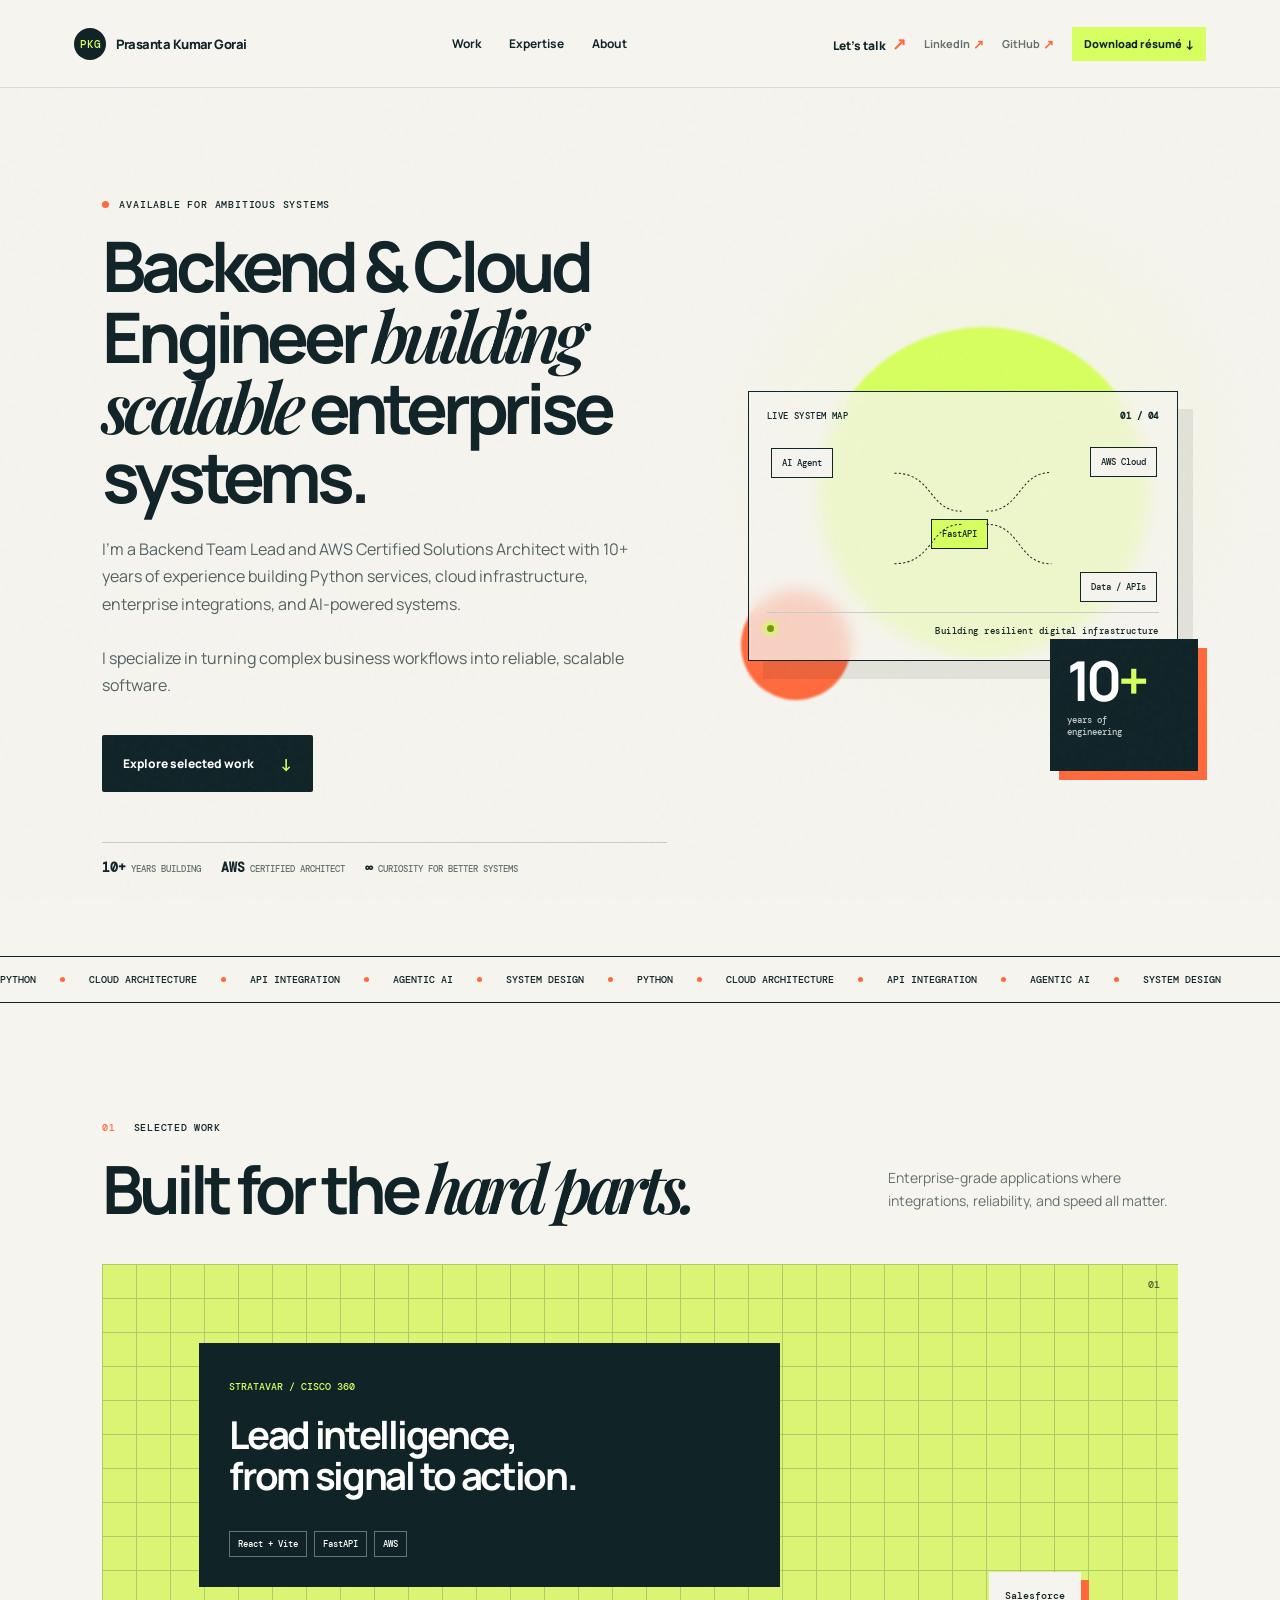
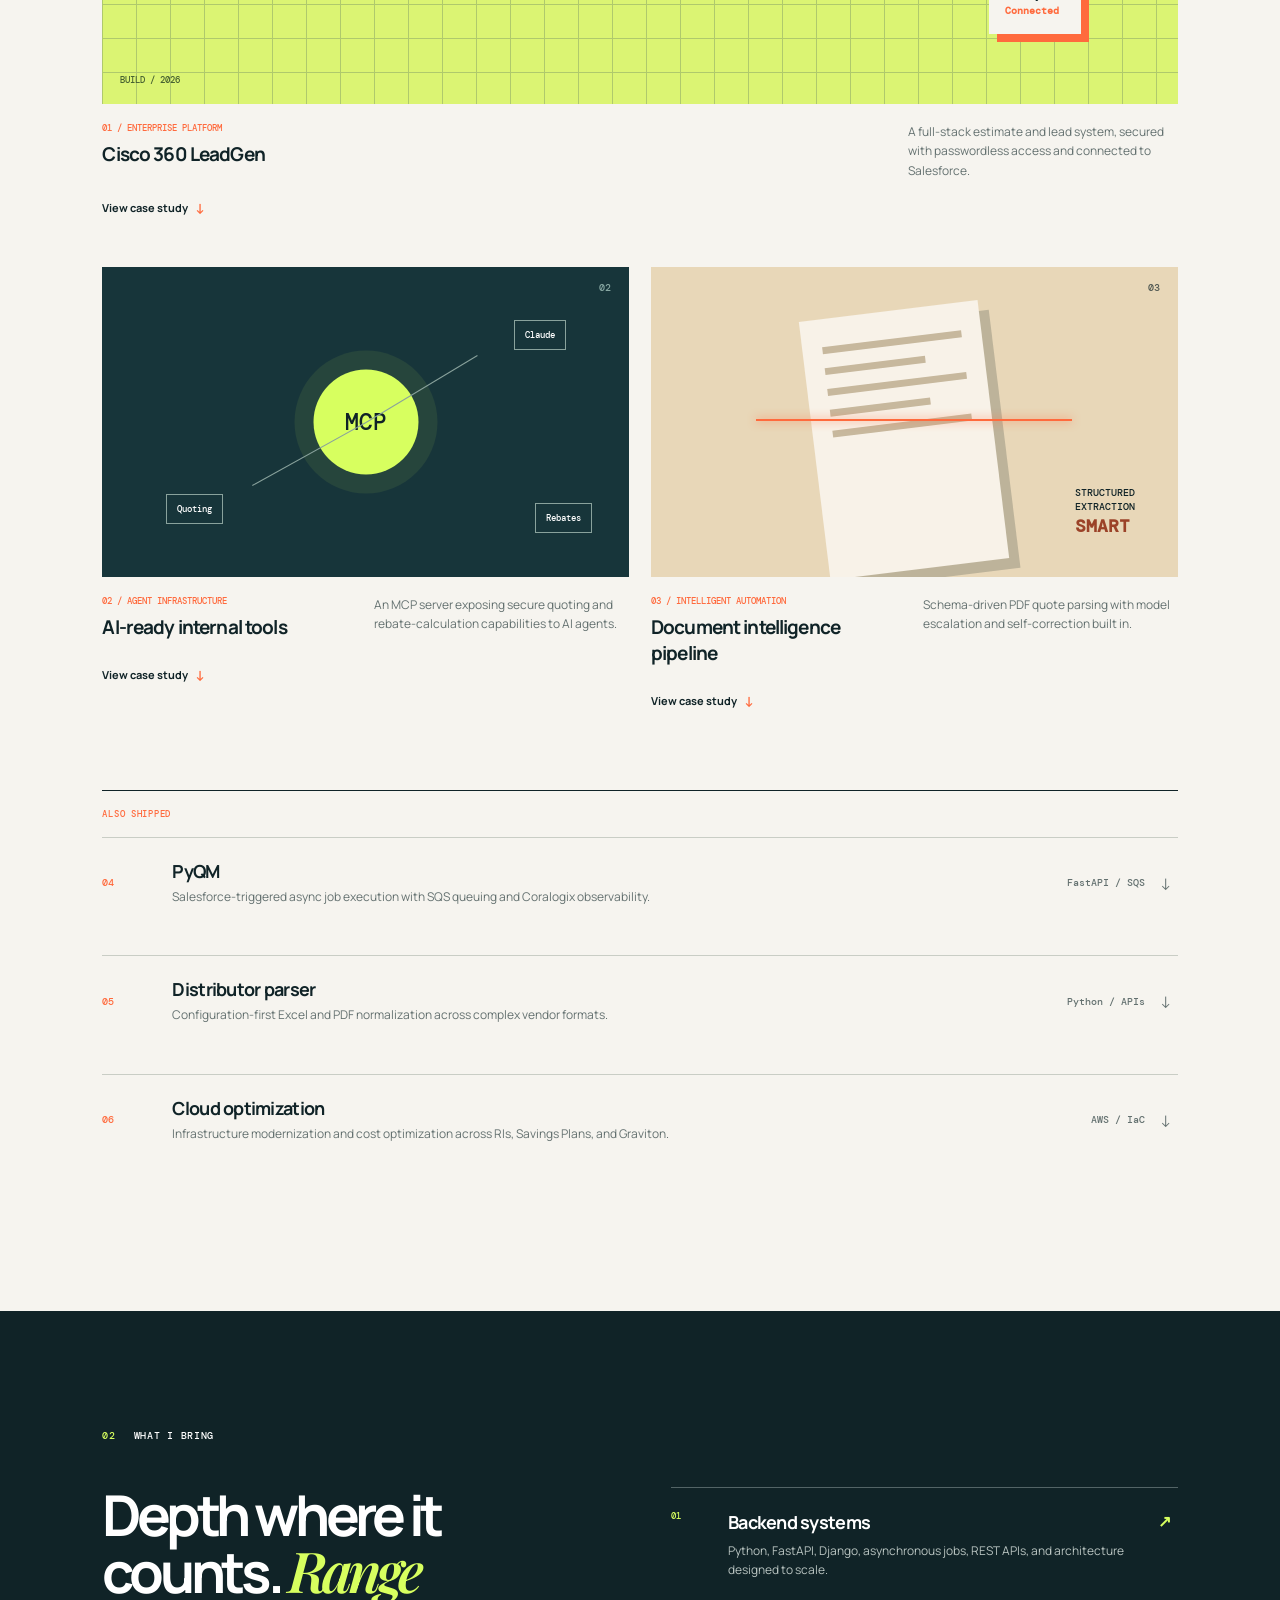
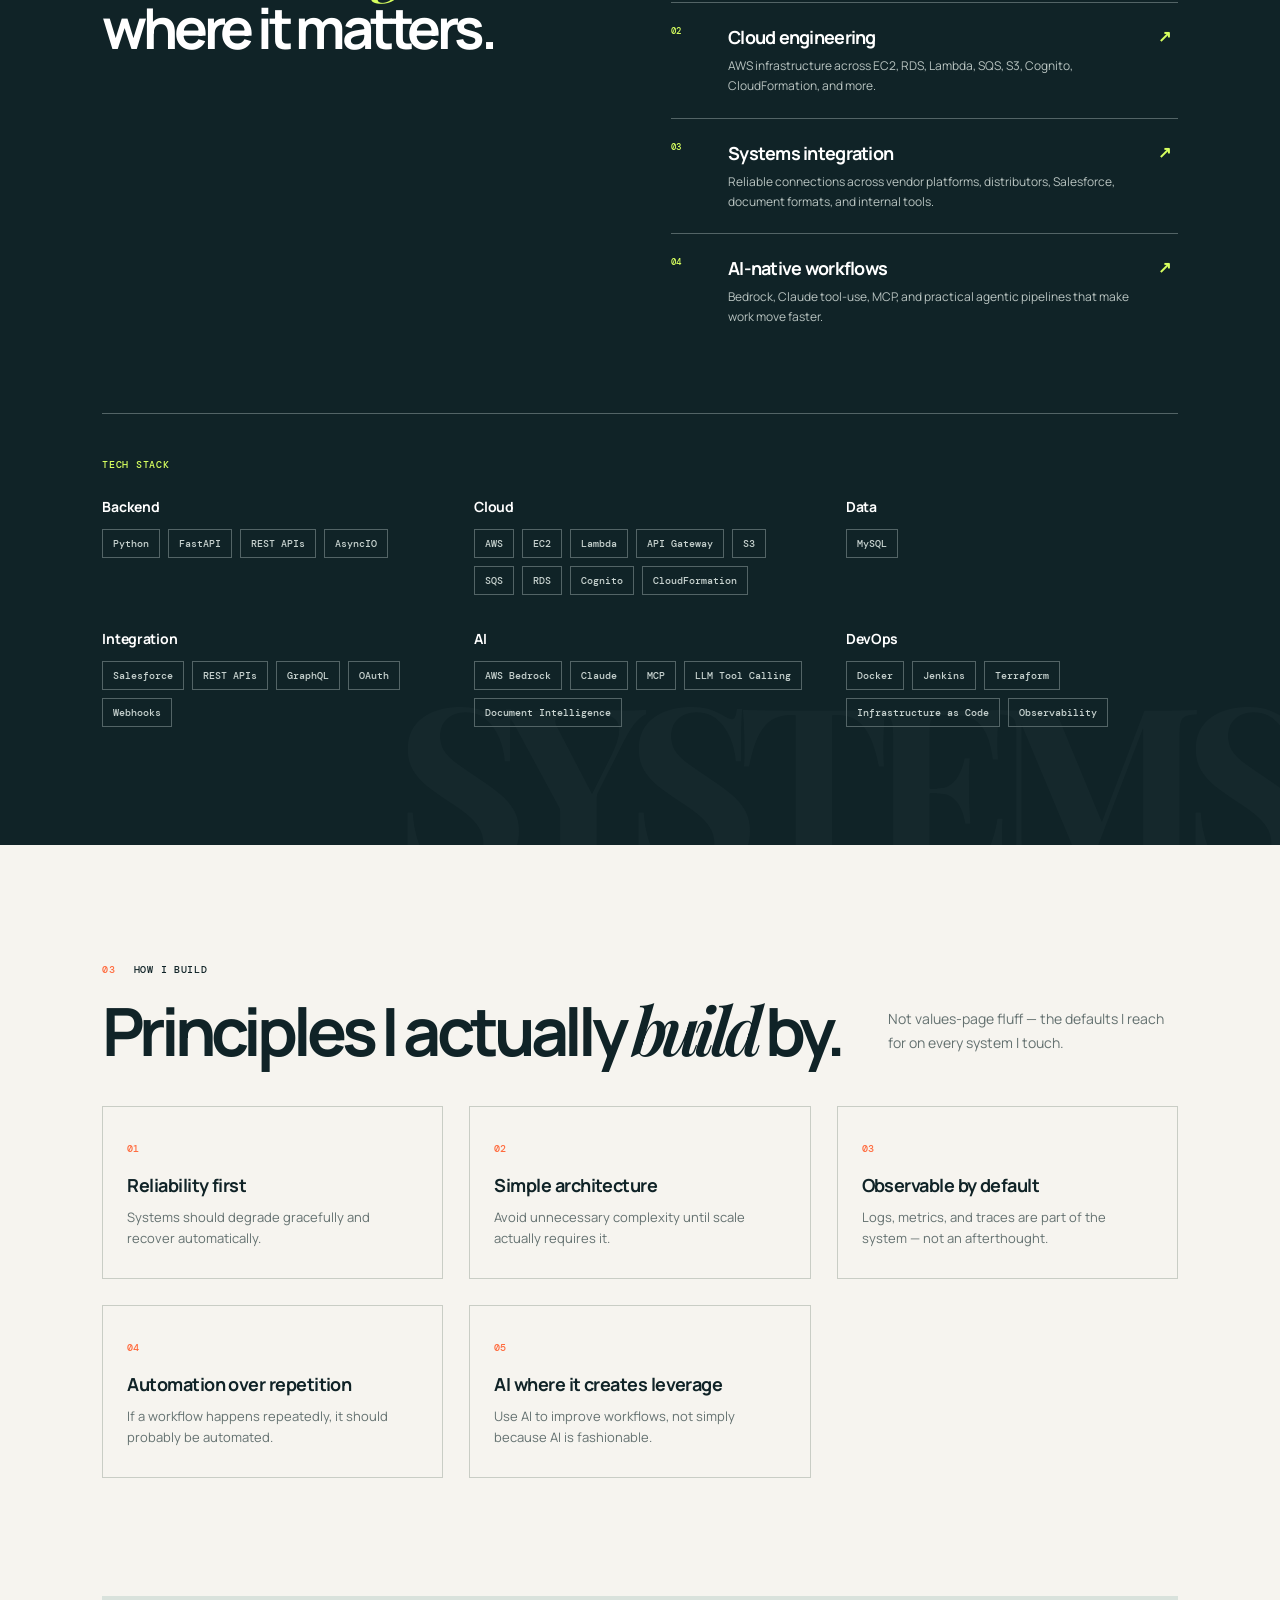
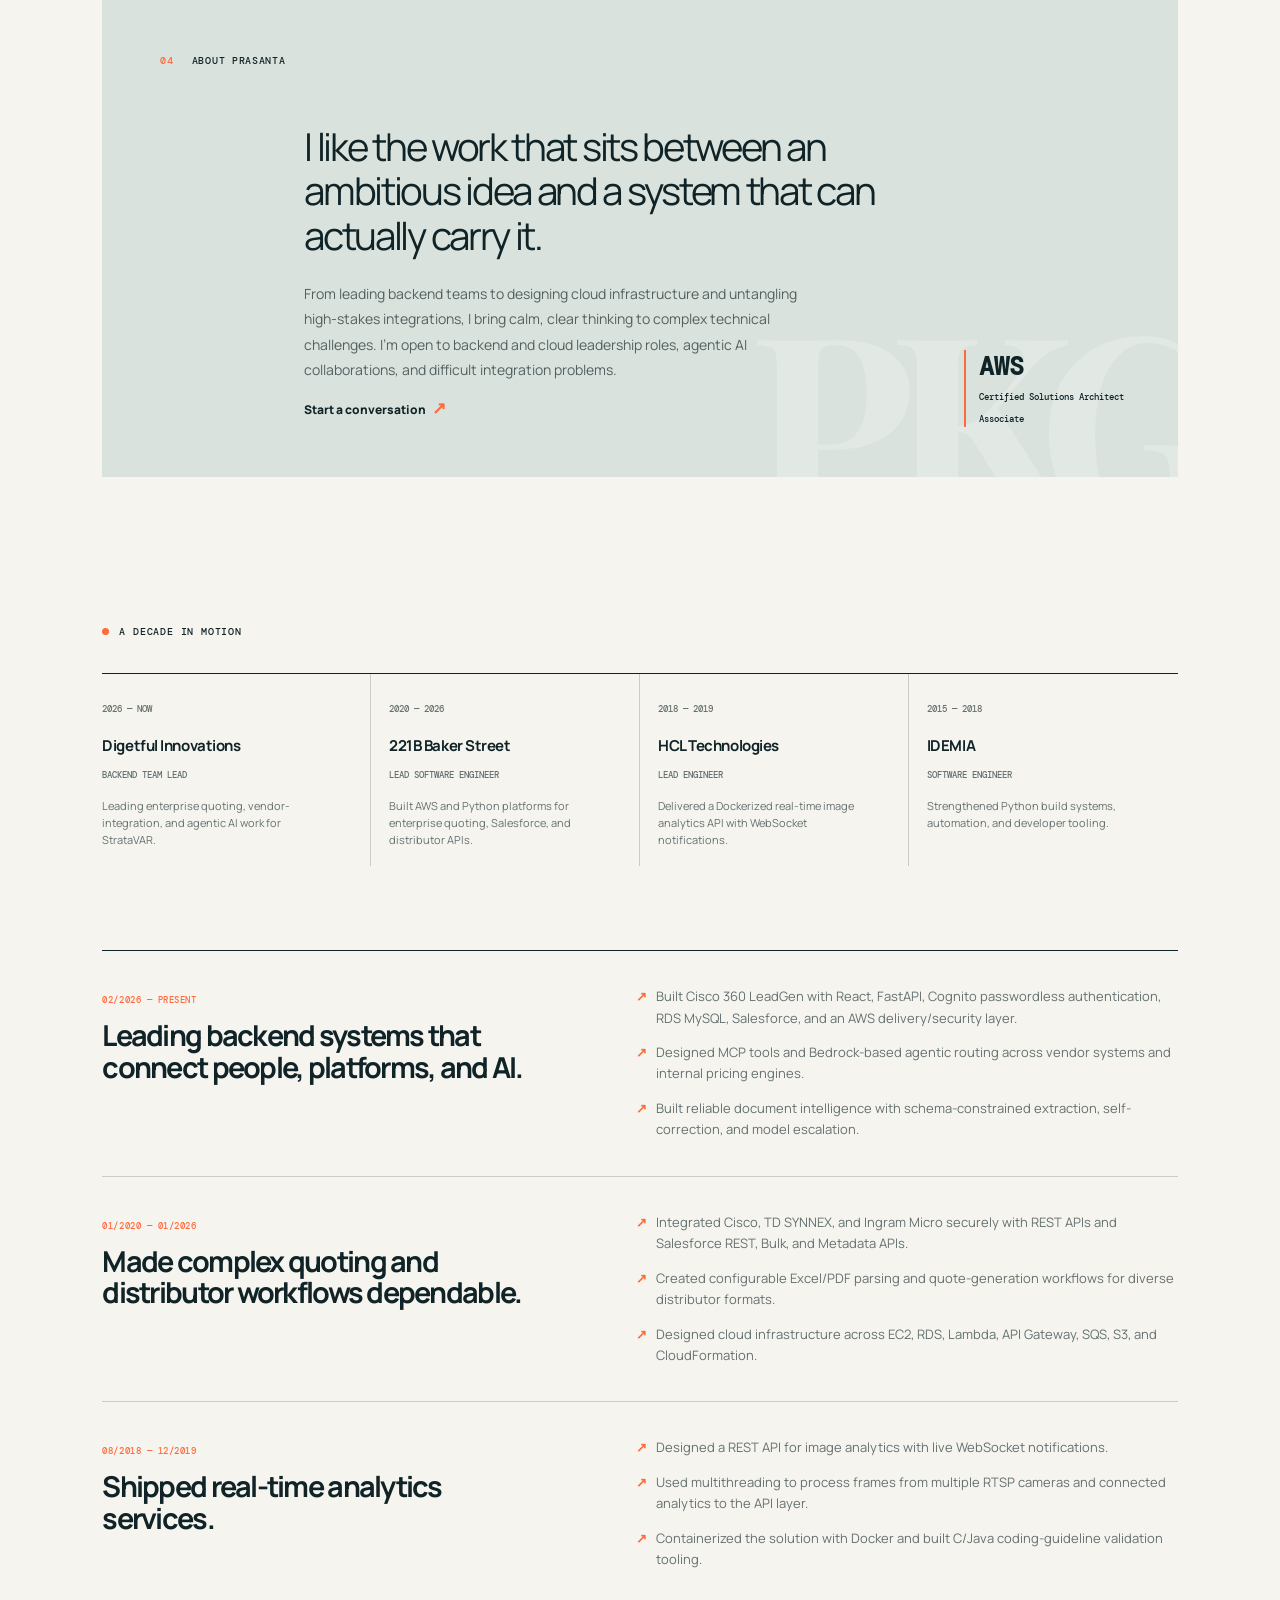
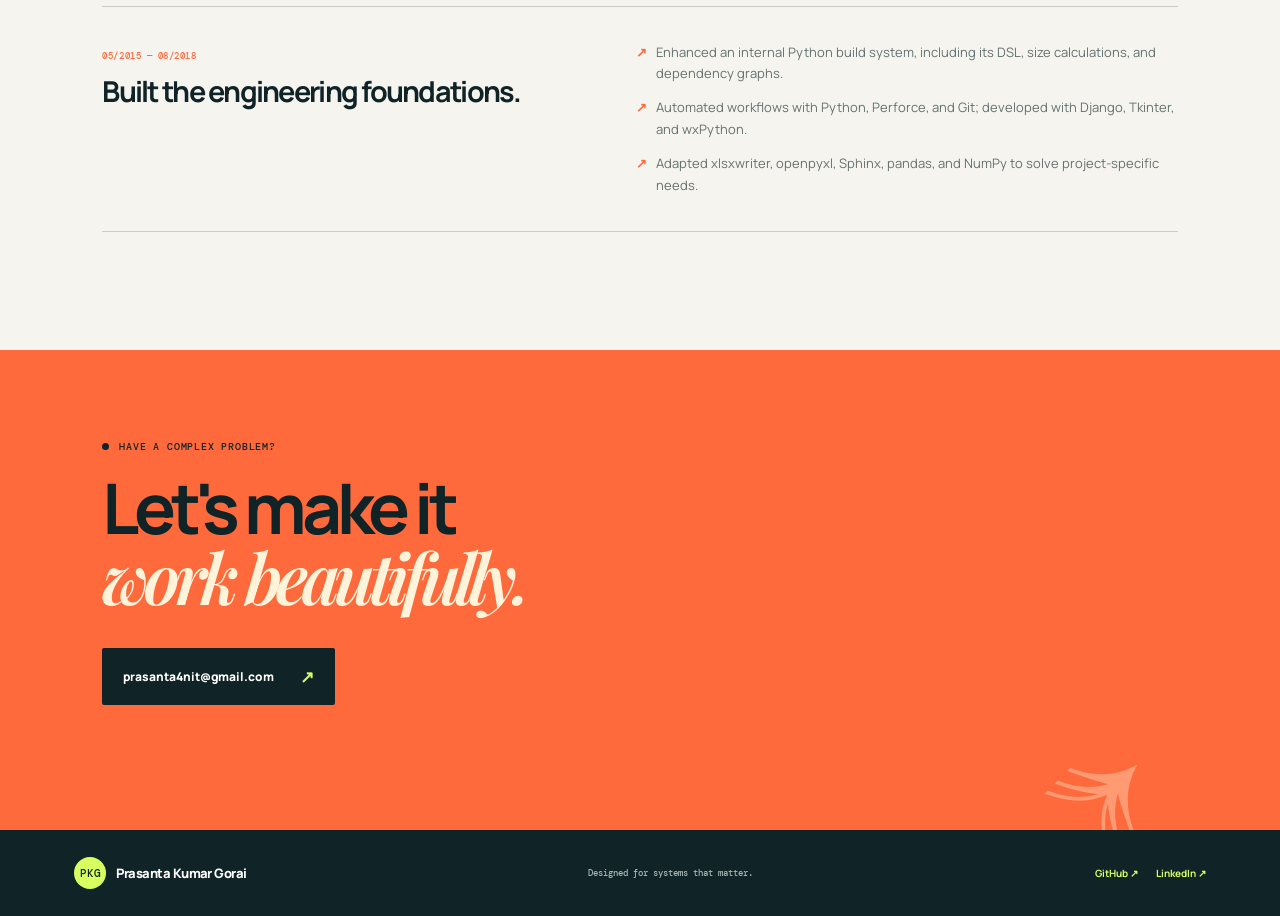
==== commit 7daf833e: "added more about the project" ====
--- a/index.html
+++ b/index.html
@@ -106,21 +106,102 @@
           <article class="project project-featured reveal">
             <div class="project-visual quote-visual"><div class="quote-grid"></div><div class="project-index">01</div><div class="quote-panel"><small>STRATAVAR / CISCO 360</small><h3>Lead intelligence,<br />from signal to action.</h3><div class="metric-row"><span>React + Vite</span><span>FastAPI</span><span>AWS</span></div></div><div class="floating-chip">Salesforce<br /><b>Connected</b></div><div class="corner-note">BUILD / 2026</div></div>
             <div class="project-meta"><div><p>01 / Enterprise platform</p><h3>Cisco 360 LeadGen</h3></div><p>A full-stack estimate and lead system, secured with passwordless access and connected to Salesforce.</p></div>
+            <button class="project-toggle" type="button" data-toggle-case aria-expanded="false" aria-controls="case-cisco360"><span class="toggle-label">View case study</span> <span class="toggle-icon">↓</span></button>
+            <div class="project-case" id="case-cisco360">
+              <p class="case-diagram-label">Architecture</p>
+              <div class="flow-diagram" aria-hidden="true"><span class="flow-step">React + Vite UI</span><span class="flow-arrow">→</span><span class="flow-step">Cognito passwordless auth</span><span class="flow-arrow">→</span><span class="flow-step">FastAPI (AWS)</span><span class="flow-arrow">→</span><span class="flow-step accent">RDS MySQL</span><span class="flow-arrow">→</span><span class="flow-step">Salesforce</span></div>
+              <div class="case-grid">
+                <div class="case-block"><h4>Problem</h4><p>Sales teams needed a fast way to generate Cisco estimates and leads without manual re-entry into Salesforce or shared, insecure logins.</p></div>
+                <div class="case-block"><h4>My role</h4><p>Led the backend build end-to-end — the FastAPI service, the Cognito passwordless auth flow, the RDS schema, and the Salesforce sync.</p></div>
+                <div class="case-block"><h4>Technology</h4><p>React, Vite, FastAPI, Amazon Cognito, RDS (MySQL), Salesforce APIs, AWS.</p></div>
+                <div class="case-block"><h4>Key challenges</h4><p>Passwordless auth is easy to get wrong on the security side (session handling, link/OTP replay), and keeping lead data in sync with Salesforce without duplicates took care.</p></div>
+                <div class="case-block"><h4>Solution</h4><p>A Cognito-backed passwordless login for frictionless, secure access; a FastAPI service over RDS MySQL as the system of record; a reliable one-way sync so leads land in Salesforce automatically.</p></div>
+                <div class="case-block"><h4>Impact</h4><p>Sales teams go from a Cisco estimate to a tracked Salesforce lead without manual hand-off or shared credentials.</p></div>
+              </div>
+            </div>
           </article>
           <article class="project reveal">
             <div class="project-visual mcp-visual"><div class="project-index">02</div><div class="mcp-circle">MCP</div><div class="mcp-line one"></div><div class="mcp-line two"></div><div class="tiny-node n1">Claude</div><div class="tiny-node n2">Quoting</div><div class="tiny-node n3">Rebates</div></div>
             <div class="project-meta"><div><p>02 / Agent infrastructure</p><h3>AI-ready internal tools</h3></div><p>An MCP server exposing secure quoting and rebate-calculation capabilities to AI agents.</p></div>
+            <button class="project-toggle" type="button" data-toggle-case aria-expanded="false" aria-controls="case-mcp"><span class="toggle-label">View case study</span> <span class="toggle-icon">↓</span></button>
+            <div class="project-case" id="case-mcp">
+              <p class="case-diagram-label">Architecture</p>
+              <div class="flow-diagram" aria-hidden="true"><span class="flow-step">Claude (Bedrock)</span><span class="flow-arrow">→</span><span class="flow-step accent">MCP server</span><span class="flow-arrow">→</span><span class="flow-step">Quoting + rebate tools</span><span class="flow-arrow">→</span><span class="flow-step">Internal pricing systems</span></div>
+              <div class="case-grid">
+                <div class="case-block"><h4>Problem</h4><p>Internal quoting and rebate calculations lived behind manual workflows and internal-only APIs that an AI agent couldn't safely call.</p></div>
+                <div class="case-block"><h4>My role</h4><p>Designed and built the MCP server, defined the tool schemas and permissions, and wired Bedrock-based routing between agent intent and the right tool.</p></div>
+                <div class="case-block"><h4>Technology</h4><p>MCP (Model Context Protocol), AWS Bedrock, Claude tool-use, Python/FastAPI, internal pricing APIs.</p></div>
+                <div class="case-block"><h4>Key challenges</h4><p>Exposing internal pricing and rebate logic to an agent safely — scoping exactly what each tool call can see and do — without opening the underlying systems directly.</p></div>
+                <div class="case-block"><h4>Solution</h4><p>Wrapped quoting and rebate calculations behind narrowly-scoped MCP tools, so an agent gets exactly the capability it needs and nothing more.</p></div>
+                <div class="case-block"><h4>Impact</h4><p>Internal pricing and rebate logic became something an AI agent can use directly and safely, instead of staying locked behind manual, human-only workflows.</p></div>
+              </div>
+            </div>
           </article>
           <article class="project reveal">
             <div class="project-visual parser-visual"><div class="project-index">03</div><div class="document"><span></span><span></span><span></span><span></span><span></span></div><div class="scan"></div><div class="parser-label">STRUCTURED<br />EXTRACTION <b>SMART</b></div></div>
             <div class="project-meta"><div><p>03 / Intelligent automation</p><h3>Document intelligence pipeline</h3></div><p>Schema-driven PDF quote parsing with model escalation and self-correction built in.</p></div>
+            <button class="project-toggle" type="button" data-toggle-case aria-expanded="false" aria-controls="case-doc-intel"><span class="toggle-label">View case study</span> <span class="toggle-icon">↓</span></button>
+            <div class="project-case" id="case-doc-intel">
+              <p class="case-diagram-label">Architecture</p>
+              <div class="flow-diagram" aria-hidden="true"><span class="flow-step">PDF / Excel quote</span><span class="flow-arrow">→</span><span class="flow-step">Schema-constrained extraction</span><span class="flow-arrow">→</span><span class="flow-step">Self-correction check</span><span class="flow-arrow">→</span><span class="flow-step">Model escalation</span><span class="flow-arrow">→</span><span class="flow-step accent">Structured quote data</span></div>
+              <div class="case-grid">
+                <div class="case-block"><h4>Problem</h4><p>Vendor quotes arrive as unstructured PDFs in inconsistent formats, making reliable structured-data extraction hard to trust.</p></div>
+                <div class="case-block"><h4>My role</h4><p>Designed the extraction pipeline end-to-end, including the schema constraints, the self-correction loop, and the escalation logic.</p></div>
+                <div class="case-block"><h4>Technology</h4><p>Python, LLM-based extraction, schema validation, model escalation logic.</p></div>
+                <div class="case-block"><h4>Key challenges</h4><p>Getting consistent, trustworthy structured output from documents that vary widely in layout and quality, without a human reviewing every one.</p></div>
+                <div class="case-block"><h4>Solution</h4><p>Constrained extraction to a strict schema, added a self-correction pass that catches its own low-confidence output, and escalated only the genuinely hard cases to a stronger model.</p></div>
+                <div class="case-block"><h4>Impact</h4><p>Turned inconsistent vendor PDFs into structured, trustworthy quote data without a human checking every extraction.</p></div>
+              </div>
+            </div>
           </article>
         </div>
         <div class="system-shelf reveal">
           <p class="shelf-label">Also shipped</p>
-          <article><span>04</span><div><h3>PyQM</h3><p>Salesforce-triggered async job execution with SQS queuing and Coralogix observability.</p></div><small>FastAPI / SQS</small></article>
-          <article><span>05</span><div><h3>Distributor parser</h3><p>Configuration-first Excel and PDF normalization across complex vendor formats.</p></div><small>Python / APIs</small></article>
-          <article><span>06</span><div><h3>Cloud optimization</h3><p>Infrastructure modernization and cost optimization across RIs, Savings Plans, and Graviton.</p></div><small>AWS / IaC</small></article>
+          <article>
+            <button class="shelf-row" type="button" data-toggle-case aria-expanded="false" aria-controls="case-pyqm"><span>04</span><div><h3>PyQM</h3><p>Salesforce-triggered async job execution with SQS queuing and Coralogix observability.</p></div><small>FastAPI / SQS</small><i class="shelf-chevron">↓</i></button>
+            <div class="project-case" id="case-pyqm">
+              <p class="case-diagram-label">Architecture</p>
+              <div class="flow-diagram" aria-hidden="true"><span class="flow-step">Salesforce trigger</span><span class="flow-arrow">→</span><span class="flow-step accent">SQS queue</span><span class="flow-arrow">→</span><span class="flow-step">FastAPI worker</span><span class="flow-arrow">→</span><span class="flow-step">Coralogix observability</span></div>
+              <div class="case-grid">
+                <div class="case-block"><h4>Problem</h4><p>Long-running jobs triggered from Salesforce needed to run without blocking Salesforce or getting lost if something failed.</p></div>
+                <div class="case-block"><h4>My role</h4><p>Built the FastAPI service and the SQS-based queuing so Salesforce-triggered work runs reliably in the background.</p></div>
+                <div class="case-block"><h4>Technology</h4><p>FastAPI, Amazon SQS, Coralogix.</p></div>
+                <div class="case-block"><h4>Key challenges</h4><p>Making sure jobs triggered from Salesforce don't get dropped or double-processed, with enough visibility to know when something actually failed.</p></div>
+                <div class="case-block"><h4>Solution</h4><p>Queued every job through SQS instead of processing inline, and instrumented the path with Coralogix so failures are visible instead of silent.</p></div>
+                <div class="case-block"><h4>Impact</h4><p>Salesforce-triggered work runs reliably in the background with clear visibility when something goes wrong.</p></div>
+              </div>
+            </div>
+          </article>
+          <article>
+            <button class="shelf-row" type="button" data-toggle-case aria-expanded="false" aria-controls="case-distributor"><span>05</span><div><h3>Distributor parser</h3><p>Configuration-first Excel and PDF normalization across complex vendor formats.</p></div><small>Python / APIs</small><i class="shelf-chevron">↓</i></button>
+            <div class="project-case" id="case-distributor">
+              <p class="case-diagram-label">Architecture</p>
+              <div class="flow-diagram" aria-hidden="true"><span class="flow-step">Vendor Excel / PDF</span><span class="flow-arrow">→</span><span class="flow-step accent">Config-driven parser</span><span class="flow-arrow">→</span><span class="flow-step">Normalized quote data</span><span class="flow-arrow">→</span><span class="flow-step">Salesforce</span></div>
+              <div class="case-grid">
+                <div class="case-block"><h4>Problem</h4><p>Cisco, TD SYNNEX, and Ingram Micro each ship quotes in their own Excel/PDF format, making normalization a constant maintenance burden.</p></div>
+                <div class="case-block"><h4>My role</h4><p>Designed the configuration-first parsing approach and built the REST integrations into each distributor and Salesforce.</p></div>
+                <div class="case-block"><h4>Technology</h4><p>Python, Excel/PDF parsing, REST APIs, Salesforce REST, Bulk, and Metadata APIs.</p></div>
+                <div class="case-block"><h4>Key challenges</h4><p>A new or changed vendor format used to mean new code — the goal was to make that a configuration change instead.</p></div>
+                <div class="case-block"><h4>Solution</h4><p>Built a configuration-first parser where each vendor's format is described in config, not hard-coded, so format changes don't require a redeploy.</p></div>
+                <div class="case-block"><h4>Impact</h4><p>Distributor format changes became a config update instead of an engineering task, and the same pipeline scaled across three major distributors.</p></div>
+              </div>
+            </div>
+          </article>
+          <article>
+            <button class="shelf-row" type="button" data-toggle-case aria-expanded="false" aria-controls="case-cloud-opt"><span>06</span><div><h3>Cloud optimization</h3><p>Infrastructure modernization and cost optimization across RIs, Savings Plans, and Graviton.</p></div><small>AWS / IaC</small><i class="shelf-chevron">↓</i></button>
+            <div class="project-case" id="case-cloud-opt">
+              <p class="case-diagram-label">Architecture</p>
+              <div class="flow-diagram" aria-hidden="true"><span class="flow-step">Usage audit (EC2 / RDS)</span><span class="flow-arrow">→</span><span class="flow-step">Graviton + Reserved Instances / Savings Plans</span><span class="flow-arrow">→</span><span class="flow-step accent">CloudFormation (IaC)</span></div>
+              <div class="case-grid">
+                <div class="case-block"><h4>Problem</h4><p>AWS spend and infrastructure had grown organically without a deliberate cost or performance strategy.</p></div>
+                <div class="case-block"><h4>My role</h4><p>Led the audit and modernization work and codified the resulting infrastructure as CloudFormation templates.</p></div>
+                <div class="case-block"><h4>Technology</h4><p>AWS EC2, RDS, Graviton, Reserved Instances, Savings Plans, CloudFormation.</p></div>
+                <div class="case-block"><h4>Key challenges</h4><p>Cutting cost without hurting performance or reliability meant understanding real usage patterns before committing to RI or Savings Plan terms.</p></div>
+                <div class="case-block"><h4>Solution</h4><p>Matched workloads to Graviton where compatible, committed to RIs/Savings Plans based on actual usage, and moved the result into CloudFormation.</p></div>
+                <div class="case-block"><h4>Impact</h4><p>Lowered AWS infrastructure cost while keeping the infrastructure reproducible and version-controlled.</p></div>
+              </div>
+            </div>
+          </article>
         </div>
       </section>
 
--- a/enhancements.css
+++ b/enhancements.css
@@ -11,15 +11,19 @@
 .nav-actions{display:none}
 .system-shelf{margin-top:80px;border-top:1px solid var(--ink)}
 .shelf-label{font:500 9px 'DM Mono',monospace;text-transform:uppercase;letter-spacing:.08em;color:var(--orange);margin:17px 0}
-.system-shelf article{display:grid;grid-template-columns:55px minmax(0,1fr) 125px;align-items:center;gap:15px;border-top:1px solid var(--line);padding:21px 0;transition:padding .25s,background .25s}
-.system-shelf article:hover{background:#e9ebe5;padding-left:13px;padding-right:13px}
-.system-shelf article>span,.system-shelf small{font:500 10px 'DM Mono',monospace}
-.system-shelf article>span{color:var(--orange)}
-.system-shelf h3{font-size:18px;letter-spacing:-.04em;margin:0 0 5px}
-.system-shelf p{font-size:12px;line-height:1.55;color:var(--muted);margin:0}
-.system-shelf small{text-align:right;color:var(--muted)}
+.system-shelf article{border-top:1px solid var(--line)}
+.shelf-row{all:unset;box-sizing:border-box;display:grid;grid-template-columns:55px minmax(0,1fr) 125px 18px;align-items:center;gap:15px;width:100%;padding:21px 0;cursor:pointer;transition:padding .25s,background .25s}
+.shelf-row:hover{background:#e9ebe5;padding-left:13px;padding-right:13px}
+.shelf-row>span,.shelf-row small{font:500 10px 'DM Mono',monospace}
+.shelf-row>span{color:var(--orange)}
+.shelf-row h3{font-size:18px;letter-spacing:-.04em;margin:0 0 5px}
+.shelf-row p{font-size:12px;line-height:1.55;color:var(--muted);margin:0}
+.shelf-row small{text-align:right;color:var(--muted)}
+.shelf-chevron{font-style:normal;color:var(--muted);transition:transform .3s}
+.shelf-row.is-open .shelf-chevron{transform:rotate(180deg);color:var(--orange)}
+.system-shelf .project-case{padding:0 0 28px}
 .footer-links{gap:18px}.footer-links a{color:var(--lime);font-weight:700}
-@media(max-width:760px){.header-actions{display:none}.nav-actions{display:flex;flex-direction:column;gap:16px;margin-top:22px;padding-top:22px;border-top:1px solid rgba(255,255,255,.15);font:700 12px Manrope,Arial,sans-serif}.nav-actions a{color:white}.system-shelf{margin-top:55px}.system-shelf article{grid-template-columns:35px 1fr;padding:18px 0}.system-shelf small{display:none}.footer-links{gap:13px}}
+@media(max-width:760px){.header-actions{display:none}.nav-actions{display:flex;flex-direction:column;gap:16px;margin-top:22px;padding-top:22px;border-top:1px solid rgba(255,255,255,.15);font:700 12px Manrope,Arial,sans-serif}.nav-actions a{color:white}.system-shelf{margin-top:55px}.shelf-row{grid-template-columns:35px 1fr 18px;padding:18px 0}.shelf-row small{display:none}.footer-links{gap:13px}}
 .timeline small{display:block;margin-top:14px;font-size:11px;line-height:1.55;color:var(--muted);max-width:210px}.experience-detail{margin-top:84px;border-top:1px solid var(--ink)}.experience-detail article{display:grid;grid-template-columns:.9fr 1.1fr;gap:7vw;padding:35px 0;border-bottom:1px solid var(--line)}.experience-detail span{font:500 9px 'DM Mono',monospace;color:var(--orange);letter-spacing:.06em}.experience-detail h3{margin:12px 0 0;font-size:clamp(21px,2.25vw,31px);line-height:1.1;letter-spacing:-.06em}.experience-detail ul{margin:0;padding:0;list-style:none;display:grid;gap:13px}.experience-detail li{position:relative;padding-left:20px;color:var(--muted);font-size:13px;line-height:1.65}.experience-detail li:before{content:'↗';position:absolute;left:0;color:var(--orange);font-weight:800}@media(max-width:760px){.timeline small{display:none}.experience-detail{margin-top:50px}.experience-detail article{grid-template-columns:1fr;gap:24px;padding:29px 0}.experience-detail h3{font-size:25px}}
 .tech-stack{margin-top:64px;padding-top:44px;border-top:1px solid #536466}
 .tech-stack-label{font:500 10px 'DM Mono',monospace;text-transform:uppercase;letter-spacing:.07em;color:var(--lime);margin:0 0 26px}
@@ -37,3 +41,19 @@
 .principles-grid h3{font-size:18px;letter-spacing:-.03em;margin:16px 0 10px}
 .principles-grid p{font-size:13px;line-height:1.65;color:var(--muted);margin:0}
 @media(max-width:760px){.principles-grid{grid-template-columns:1fr;gap:18px}}
+.project-grid{align-items:start}
+.project-toggle{all:unset;display:inline-flex;align-items:center;gap:7px;margin-top:18px;font:700 11px Manrope,Arial,sans-serif;color:var(--ink);cursor:pointer}
+.project-toggle .toggle-icon{color:var(--orange);font-size:14px;transition:transform .3s;display:inline-block}
+.project-toggle:hover{color:var(--orange)}
+.project-toggle.is-open .toggle-icon{transform:rotate(180deg)}
+.project-case{max-height:0;opacity:0;overflow:hidden;margin-top:0;transition:max-height .5s ease,opacity .4s ease,margin-top .4s ease}
+.project-case.open{max-height:2600px;opacity:1;margin-top:26px}
+.case-diagram-label{font:500 9px 'DM Mono',monospace;text-transform:uppercase;letter-spacing:.07em;color:var(--orange);margin:0 0 14px}
+.flow-diagram{display:flex;flex-wrap:wrap;align-items:center;gap:10px 8px;margin-bottom:32px}
+.flow-step{border:1px solid var(--ink);background:var(--cream);padding:9px 13px;font:500 10px 'DM Mono',monospace;white-space:nowrap}
+.flow-step.accent{background:var(--lime)}
+.flow-arrow{color:var(--orange);font-size:15px}
+.case-grid{display:grid;grid-template-columns:repeat(3,1fr);gap:22px 28px}
+.case-block h4{font:500 9px 'DM Mono',monospace;text-transform:uppercase;letter-spacing:.06em;color:var(--muted);margin:0 0 8px}
+.case-block p{font-size:13px;line-height:1.6;color:var(--ink);margin:0}
+@media(max-width:760px){.case-grid{grid-template-columns:1fr;gap:20px}.flow-step{font-size:9px;padding:8px 10px}}
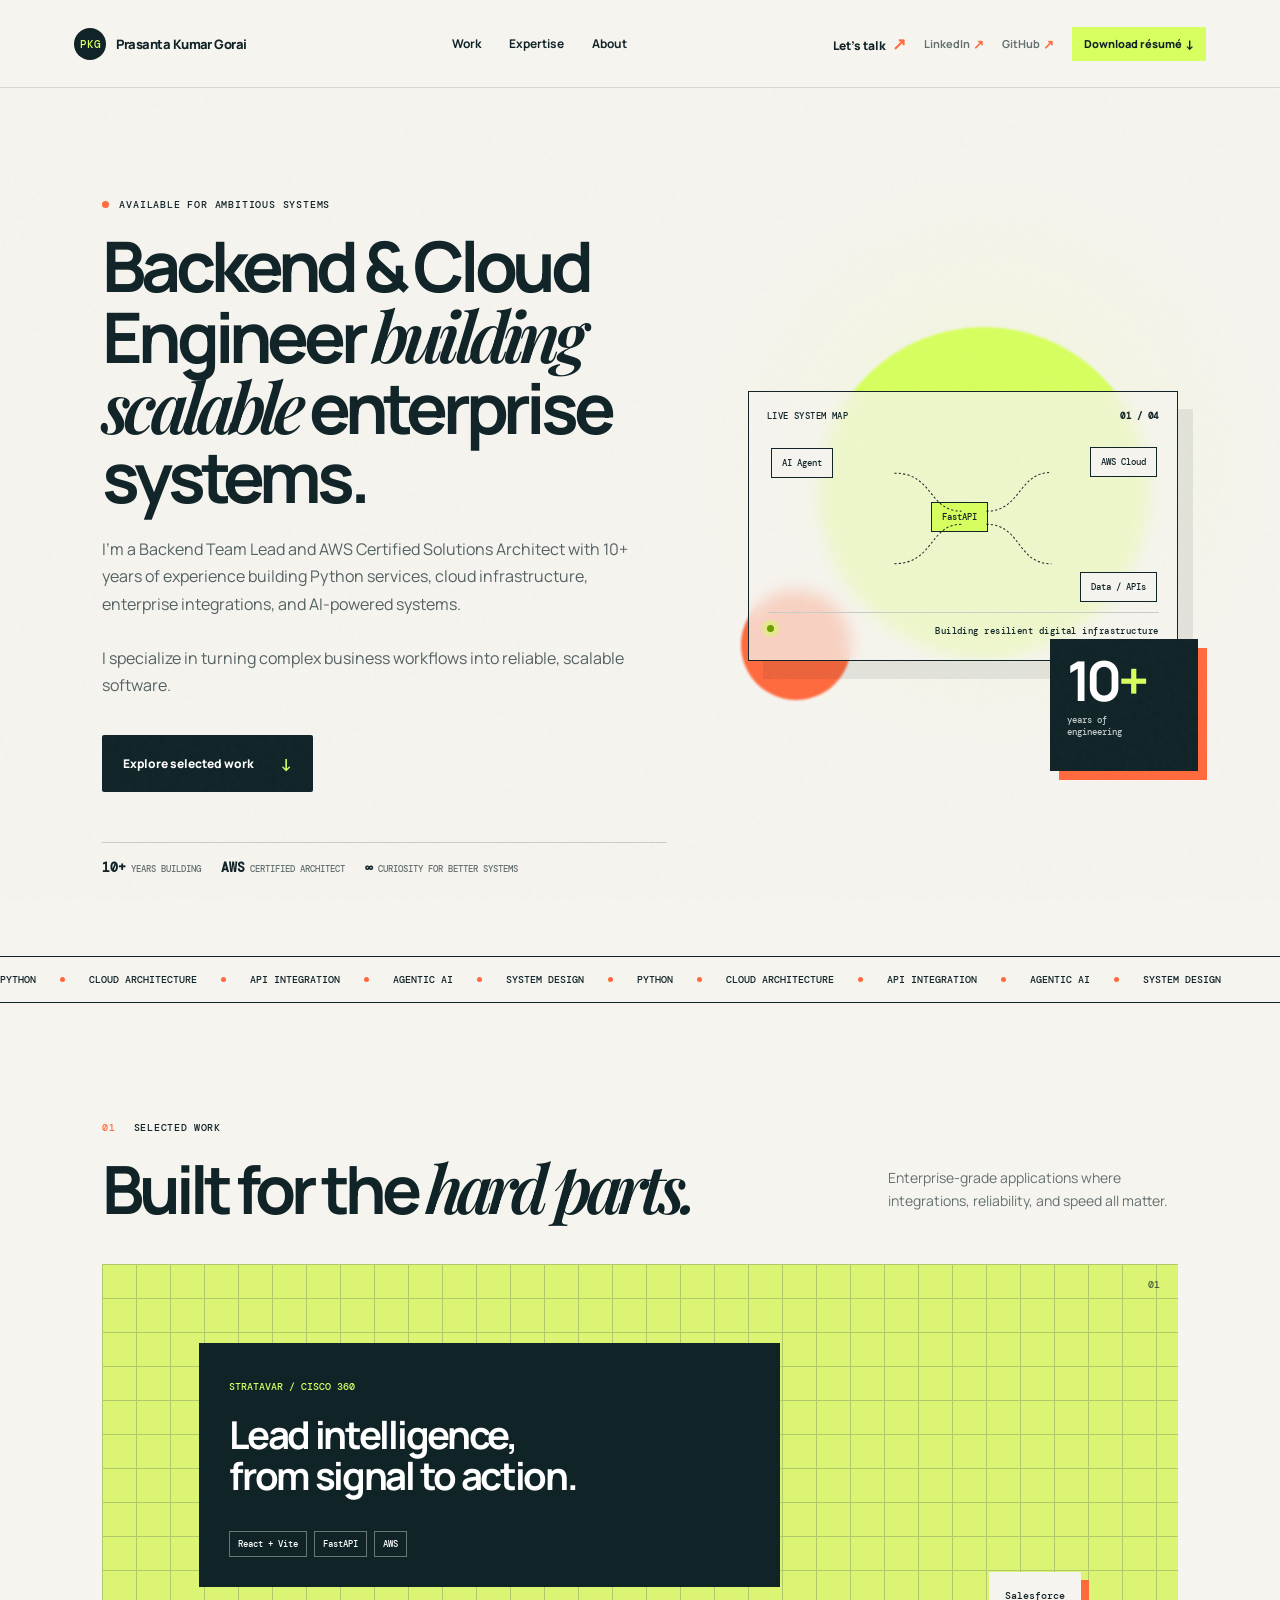
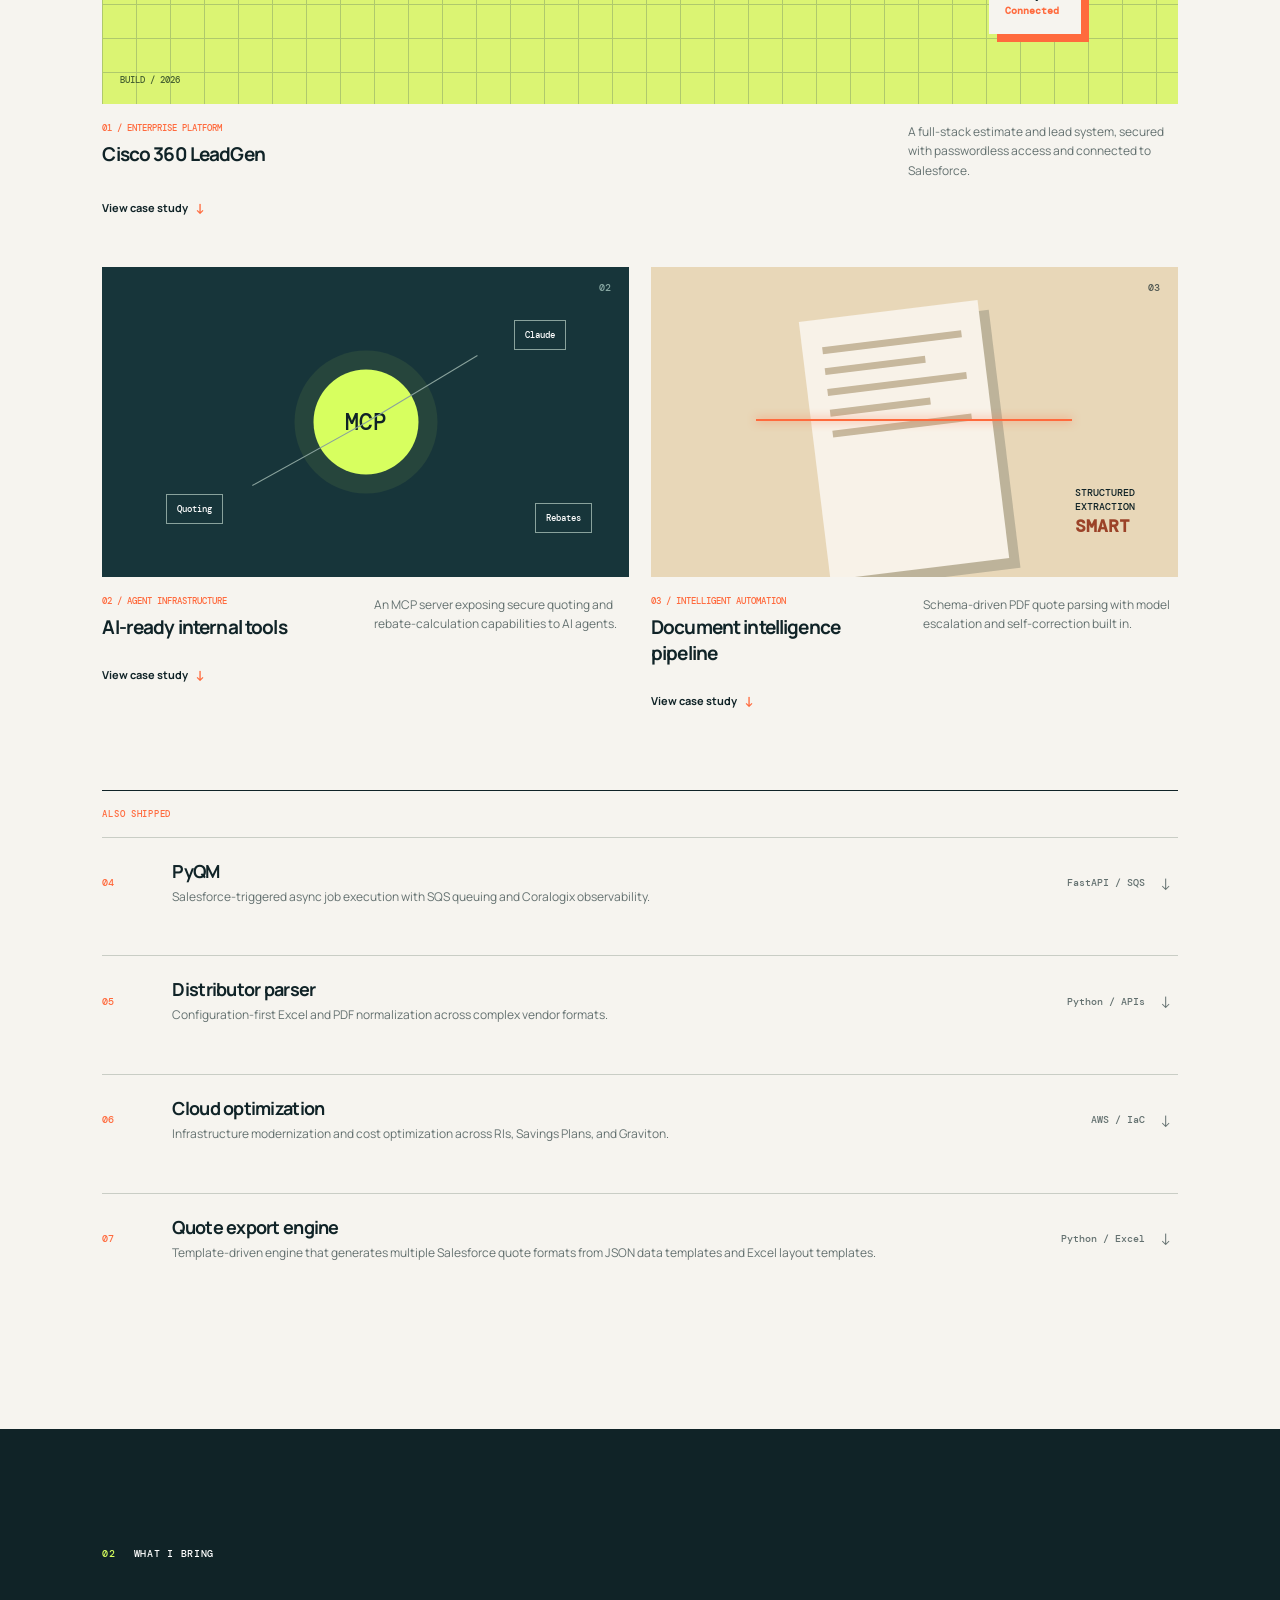
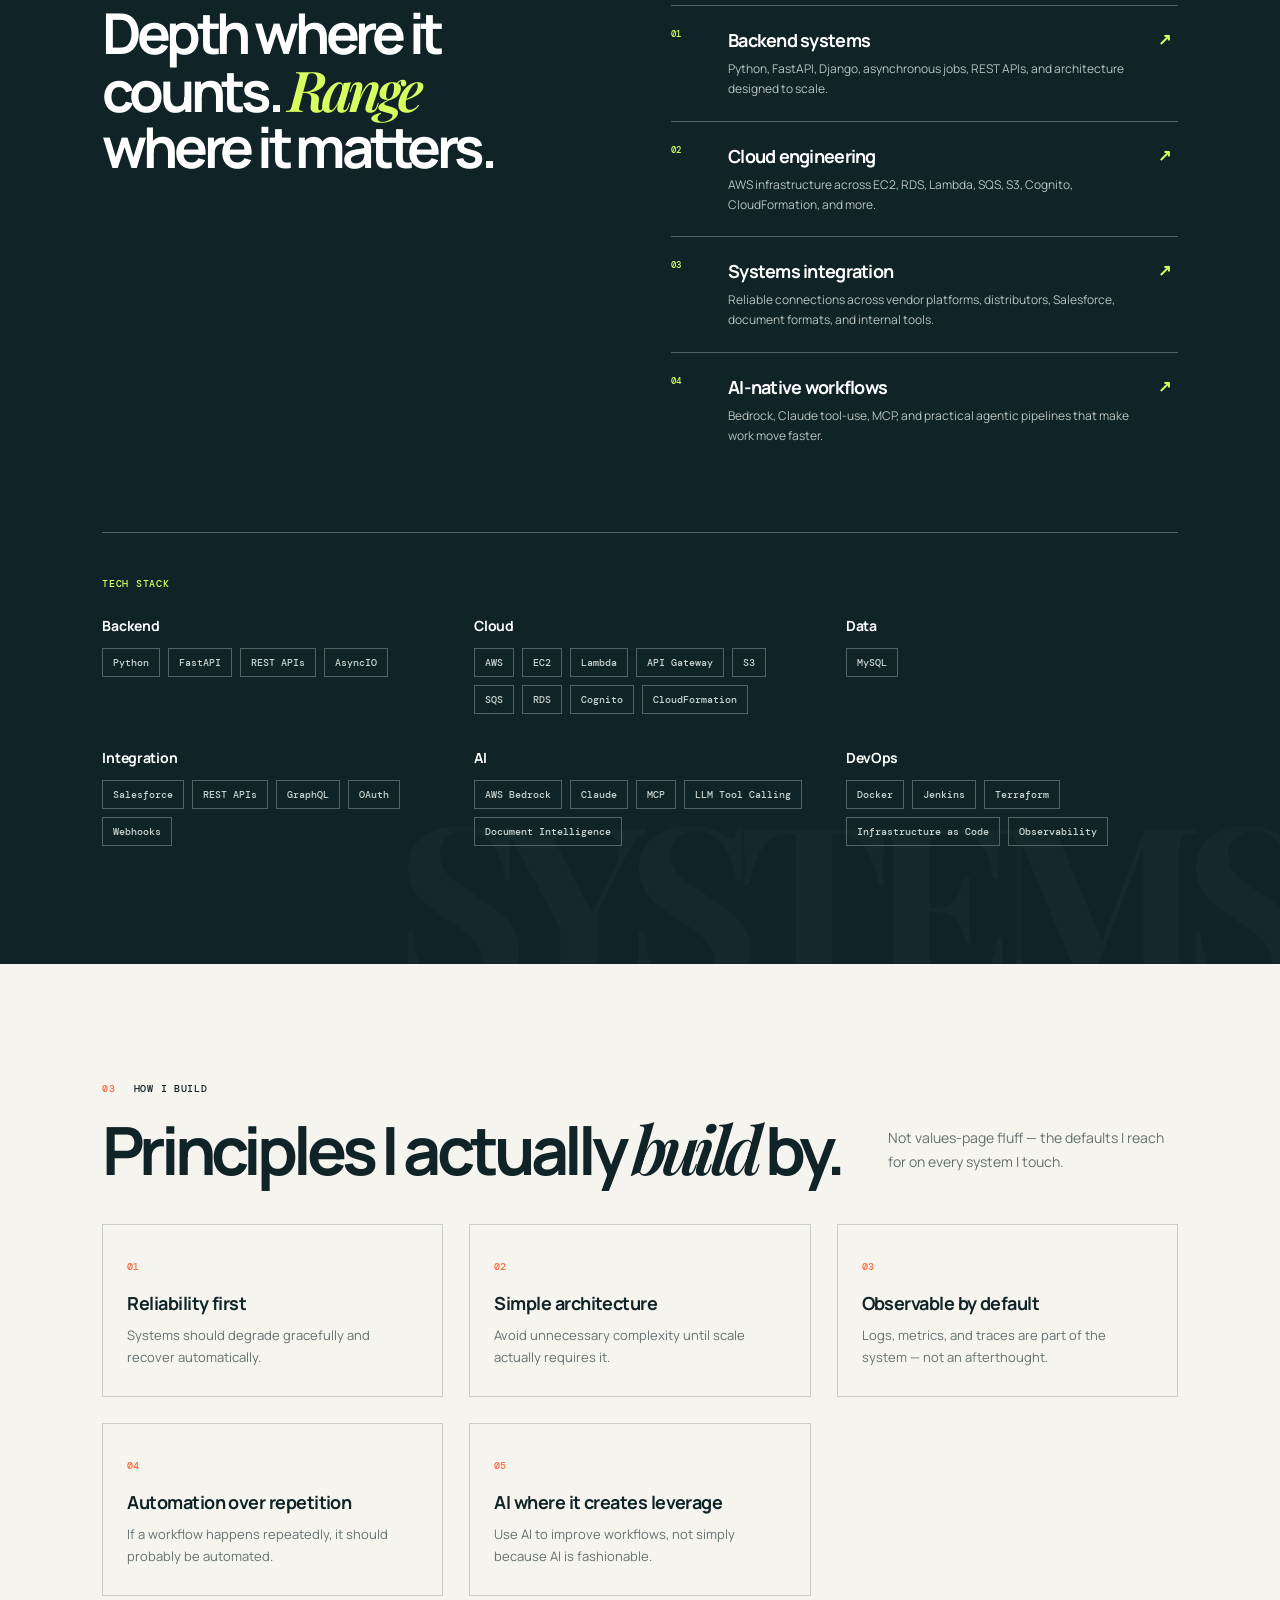
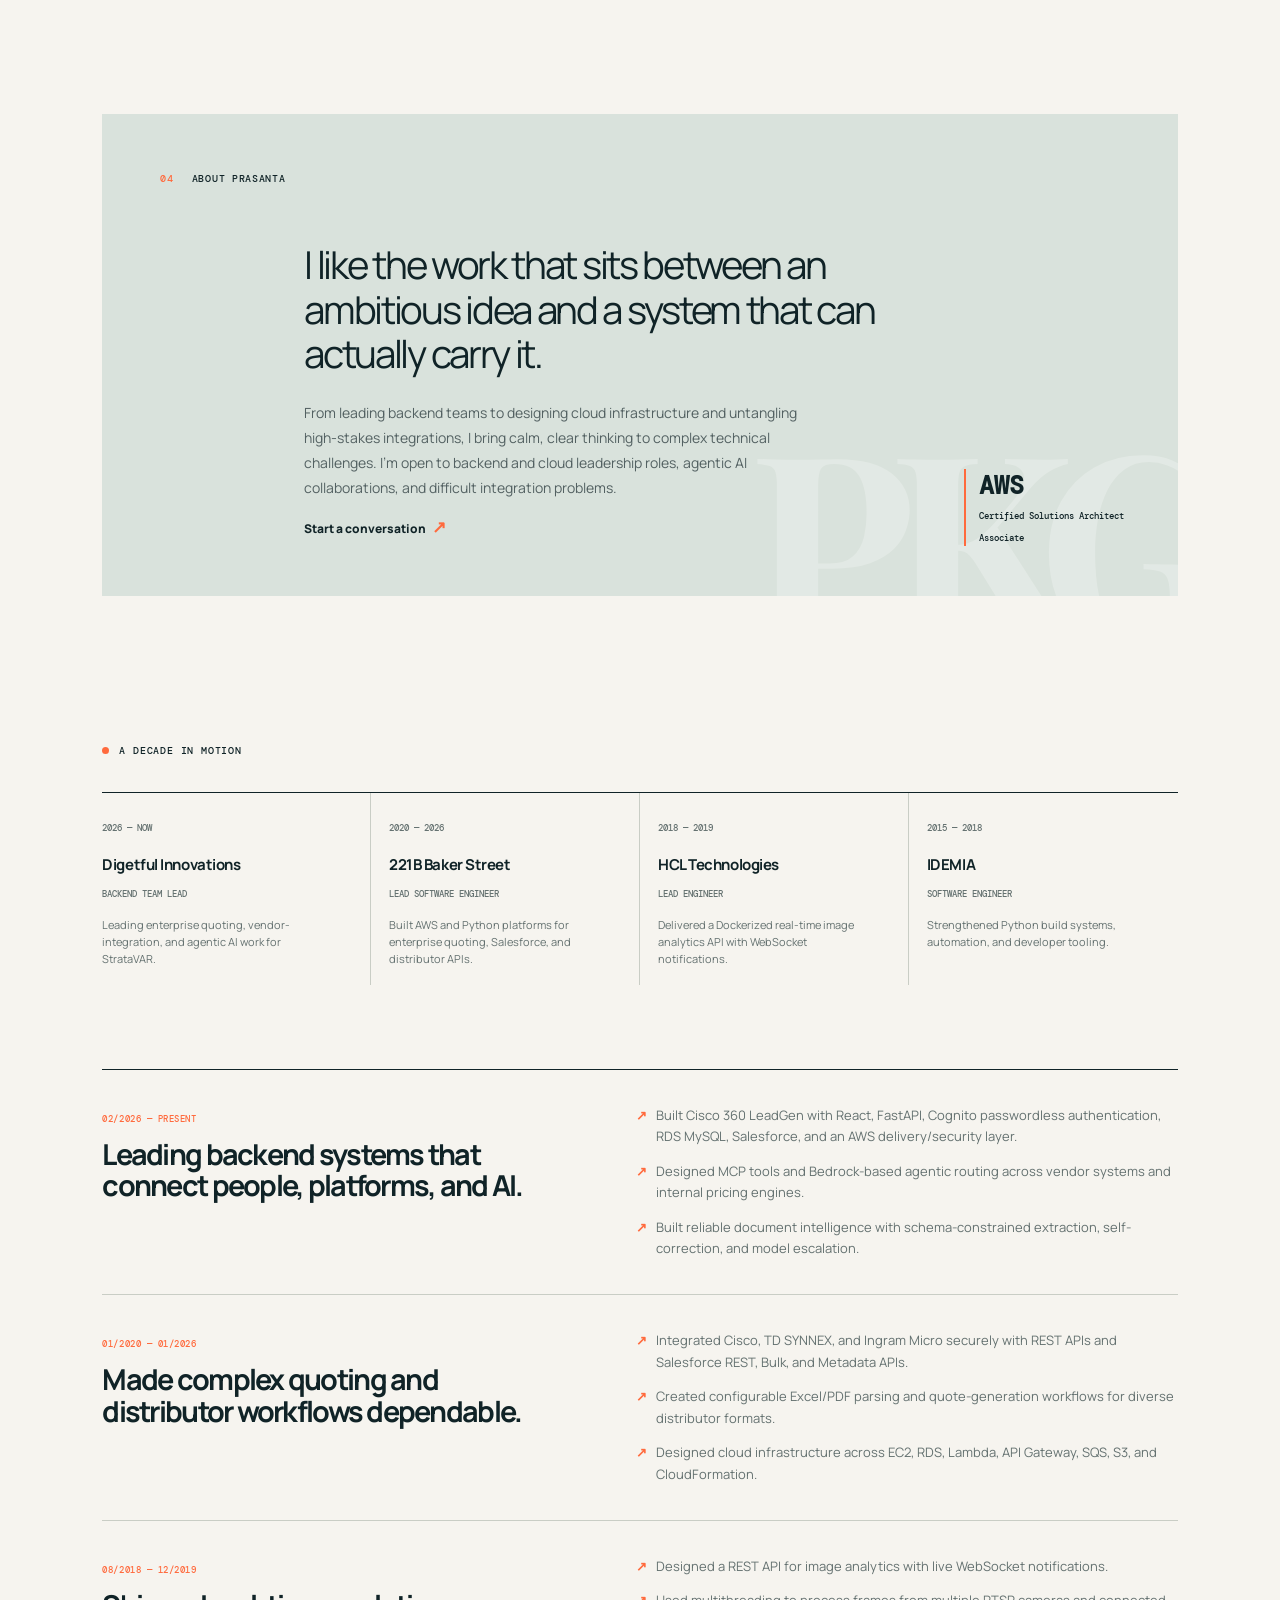
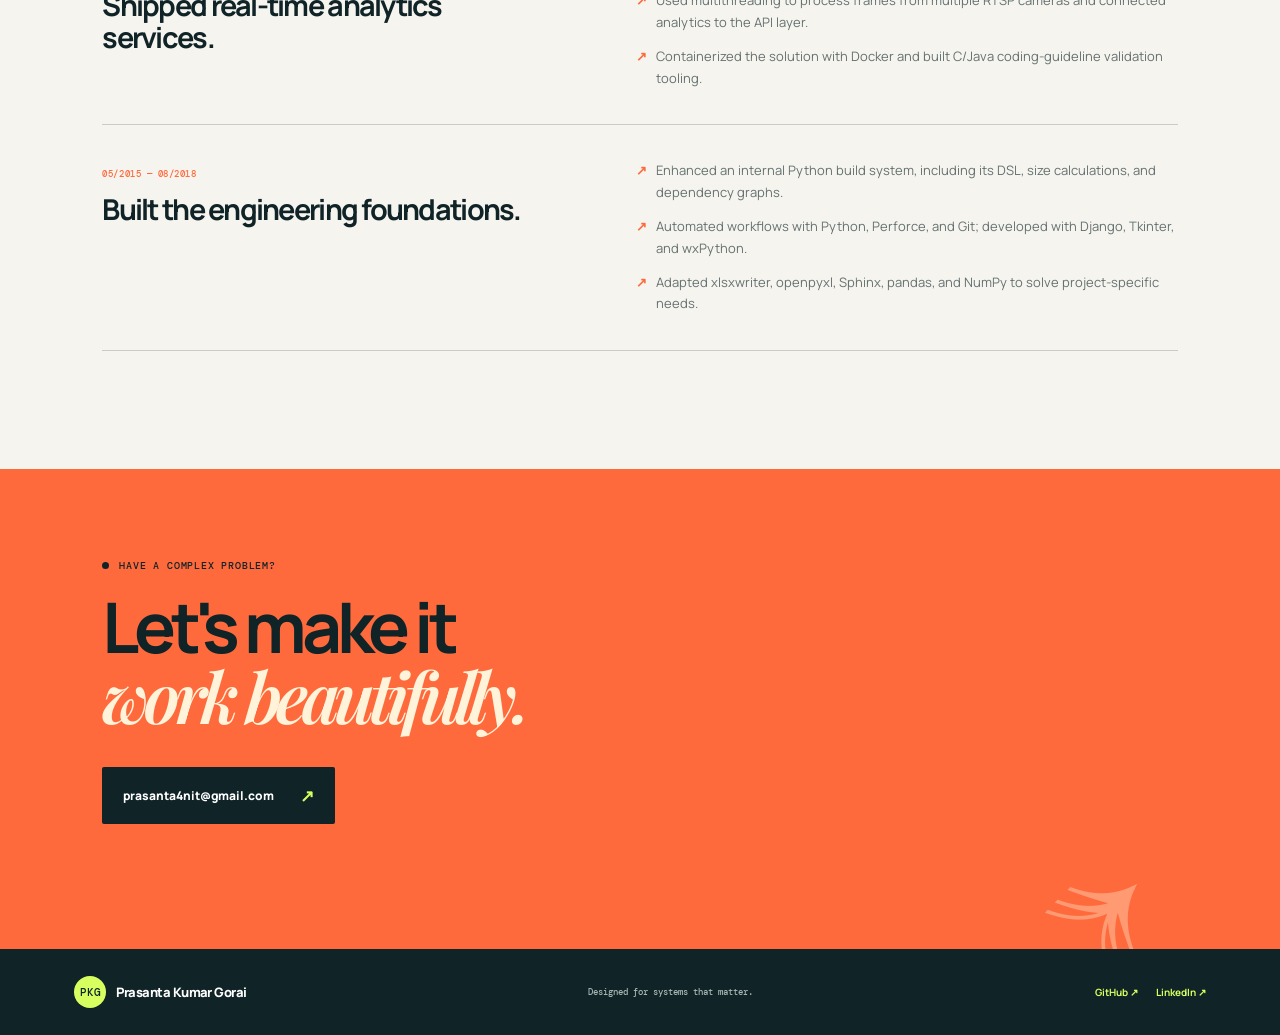
==== commit 918a0326: "added a project" ====
--- a/index.html
+++ b/index.html
@@ -108,15 +108,17 @@
             <div class="project-meta"><div><p>01 / Enterprise platform</p><h3>Cisco 360 LeadGen</h3></div><p>A full-stack estimate and lead system, secured with passwordless access and connected to Salesforce.</p></div>
             <button class="project-toggle" type="button" data-toggle-case aria-expanded="false" aria-controls="case-cisco360"><span class="toggle-label">View case study</span> <span class="toggle-icon">↓</span></button>
             <div class="project-case" id="case-cisco360">
-              <p class="case-diagram-label">Architecture</p>
-              <div class="flow-diagram" aria-hidden="true"><span class="flow-step">React + Vite UI</span><span class="flow-arrow">→</span><span class="flow-step">Cognito passwordless auth</span><span class="flow-arrow">→</span><span class="flow-step">FastAPI (AWS)</span><span class="flow-arrow">→</span><span class="flow-step accent">RDS MySQL</span><span class="flow-arrow">→</span><span class="flow-step">Salesforce</span></div>
+              <p class="case-diagram-label">Architecture — request path</p>
+              <div class="flow-diagram" aria-hidden="true"><span class="flow-step">Browser</span><span class="flow-arrow">→</span><span class="flow-step">CloudFront + WAF</span><span class="flow-arrow">→</span><span class="flow-step">S3 (static UI) / API Gateway</span><span class="flow-arrow">→</span><span class="flow-step accent">Lambda: FastAPI (VPC)</span><span class="flow-arrow">→</span><span class="flow-step">RDS MySQL (IAM auth)</span><span class="flow-arrow">→</span><span class="flow-step">Salesforce (leads)</span></div>
+              <p class="case-diagram-label">Architecture — daily GDPR compliance path</p>
+              <div class="flow-diagram" aria-hidden="true"><span class="flow-step">EventBridge (daily)</span><span class="flow-arrow">→</span><span class="flow-step accent">Lambda: GDPR retention</span><span class="flow-arrow">→</span><span class="flow-step">Cognito + Salesforce purge</span></div>
               <div class="case-grid">
                 <div class="case-block"><h4>Problem</h4><p>Sales teams needed a fast way to generate Cisco estimates and leads without manual re-entry into Salesforce or shared, insecure logins.</p></div>
-                <div class="case-block"><h4>My role</h4><p>Led the backend build end-to-end — the FastAPI service, the Cognito passwordless auth flow, the RDS schema, and the Salesforce sync.</p></div>
-                <div class="case-block"><h4>Technology</h4><p>React, Vite, FastAPI, Amazon Cognito, RDS (MySQL), Salesforce APIs, AWS.</p></div>
-                <div class="case-block"><h4>Key challenges</h4><p>Passwordless auth is easy to get wrong on the security side (session handling, link/OTP replay), and keeping lead data in sync with Salesforce without duplicates took care.</p></div>
-                <div class="case-block"><h4>Solution</h4><p>A Cognito-backed passwordless login for frictionless, secure access; a FastAPI service over RDS MySQL as the system of record; a reliable one-way sync so leads land in Salesforce automatically.</p></div>
-                <div class="case-block"><h4>Impact</h4><p>Sales teams go from a Cisco estimate to a tracked Salesforce lead without manual hand-off or shared credentials.</p></div>
+                <div class="case-block"><h4>My role</h4><p>Designed and built the serverless AWS stack end-to-end — the Terraform infrastructure, the FastAPI/Lambda backend, the Cognito auth integration, and the CloudFront/API Gateway routing.</p></div>
+                <div class="case-block"><h4>Technology</h4><p>React, Vite, FastAPI on AWS Lambda (Mangum), API Gateway, CloudFront, S3, Amazon Cognito, RDS MySQL (IAM auth), EventBridge, Terraform, Salesforce APIs.</p></div>
+                <div class="case-block"><h4>Key challenges</h4><p>Serving a SPA and a serverless API from one CloudFront domain without exposing the raw API Gateway URL, and connecting Lambda to RDS without ever storing a static database password.</p></div>
+                <div class="case-block"><h4>Solution</h4><p>Fronted both the S3-hosted SPA and API Gateway with a single CloudFront distribution, protected by a shared-secret header the Lambda validates; used IAM database authentication for RDS instead of a static password; and isolated a separate EventBridge-scheduled Lambda to handle GDPR purges outside the VPC.</p></div>
+                <div class="case-block"><h4>Impact</h4><p>One public hostname serves the whole product, the API is unreachable except through CloudFront, there's no long-lived database credential anywhere, and GDPR retention is enforced automatically every day.</p></div>
               </div>
             </div>
           </article>
@@ -199,6 +201,21 @@
                 <div class="case-block"><h4>Key challenges</h4><p>Cutting cost without hurting performance or reliability meant understanding real usage patterns before committing to RI or Savings Plan terms.</p></div>
                 <div class="case-block"><h4>Solution</h4><p>Matched workloads to Graviton where compatible, committed to RIs/Savings Plans based on actual usage, and moved the result into CloudFormation.</p></div>
                 <div class="case-block"><h4>Impact</h4><p>Lowered AWS infrastructure cost while keeping the infrastructure reproducible and version-controlled.</p></div>
+              </div>
+            </div>
+          </article>
+          <article>
+            <button class="shelf-row" type="button" data-toggle-case aria-expanded="false" aria-controls="case-quote-engine"><span>07</span><div><h3>Quote export engine</h3><p>Template-driven engine that generates multiple Salesforce quote formats from JSON data templates and Excel layout templates.</p></div><small>Python / Excel</small><i class="shelf-chevron">↓</i></button>
+            <div class="project-case" id="case-quote-engine">
+              <p class="case-diagram-label">Architecture</p>
+              <div class="flow-diagram" aria-hidden="true"><span class="flow-step">Salesforce</span><span class="flow-arrow">→</span><span class="flow-step">JSON data template</span><span class="flow-arrow">→</span><span class="flow-step">Data extraction &amp; transform</span><span class="flow-arrow">→</span><span class="flow-step">Excel layout template</span><span class="flow-arrow">→</span><span class="flow-step accent">Dynamic rendering</span><span class="flow-arrow">→</span><span class="flow-step">Final quote</span></div>
+              <div class="case-grid">
+                <div class="case-block"><h4>Problem</h4><p>Every Salesforce quote format needed its own export logic, coupling document layout to application code and making a new or modified format a development task instead of a configuration change.</p></div>
+                <div class="case-block"><h4>My role</h4><p>Designed and built the template-driven export engine — the JSON data template schema, the Excel layout template renderer, and the pipeline connecting Salesforce data to dynamic document generation.</p></div>
+                <div class="case-block"><h4>Technology</h4><p>Python, Salesforce SOQL, JSON data templates, Excel-based layout templates, HTML-formatted content rendering.</p></div>
+                <div class="case-block"><h4>Key challenges</h4><p>Building one rendering engine generic enough to handle arbitrarily different quote structures and layouts, while dynamically expanding rows and columns without breaking the template's formatting.</p></div>
+                <div class="case-block"><h4>Solution</h4><p>Split the engine into two independent templates — a JSON data template describing the required Salesforce queries and data shape, and an Excel layout template describing presentation — so the core engine only interprets templates and never contains quote-specific logic. Rendering dynamically expands rows and columns from the data while preserving the template's formatting, including embedded HTML-formatted content.</p></div>
+                <div class="case-block"><h4>Impact</h4><p>New or modified quote formats are introduced by creating or editing templates rather than writing new export code, keeping the core engine unchanged as formats evolve.</p></div>
               </div>
             </div>
           </article>
--- a/styles.css
+++ b/styles.css
@@ -1 +1 @@
-:root{--ink:#102327;--cream:#f6f4ef;--lime:#d7ff5f;--orange:#ff6a3d;--line:#c9cdc5;--muted:#647170;--serif:'Playfair Display',Georgia,serif}*{box-sizing:border-box}html{scroll-behavior:smooth}body{margin:0;background:var(--cream);color:var(--ink);font-family:Manrope,Arial,sans-serif}.noise{position:fixed;inset:0;pointer-events:none;opacity:.035;z-index:5;background-image:url("data:image/svg+xml,%3Csvg viewBox='0 0 180 180' xmlns='http://www.w3.org/2000/svg'%3E%3Cfilter id='n'%3E%3CfeTurbulence type='fractalNoise' baseFrequency='.9' numOctaves='4' stitchTiles='stitch'/%3E%3C/filter%3E%3Crect width='100%25' height='100%25' filter='url(%23n)' opacity='.8'/%3E%3C/svg%3E")}a{color:inherit;text-decoration:none}.site-header{height:88px;display:flex;align-items:center;justify-content:space-between;padding:0 5.8vw;border-bottom:1px solid rgba(16,35,39,.13);position:relative;z-index:8;background:rgba(246,244,239,.82);backdrop-filter:blur(12px)}.brand{display:flex;gap:10px;align-items:center;font-size:13px;font-weight:800;letter-spacing:-.04em}.brand span{background:var(--ink);color:var(--lime);border-radius:50%;width:32px;height:32px;display:grid;place-items:center;font:500 11px 'DM Mono',monospace;letter-spacing:0;transition:transform .35s}.brand:hover span{transform:rotate(18deg)}.brand i{font-style:normal}.site-header nav{display:flex;gap:28px;font-size:12px;font-weight:700}.site-header nav a{position:relative}.site-header nav a:after{content:'';position:absolute;left:0;bottom:-6px;width:0;height:1px;background:var(--orange);transition:width .25s}.site-header nav a:hover:after{width:100%}.text-link:hover{color:#667b34}.header-contact{font-size:12px;font-weight:800}.header-contact span,.text-link span{color:var(--orange);font-size:17px;margin-left:4px}.menu-toggle{display:none}.hero{min-height:720px;padding:100px 8vw 80px;display:grid;grid-template-columns:1.08fr .92fr;align-items:center;gap:30px;overflow:hidden;background:radial-gradient(circle at 77% 43%,rgba(215,255,95,.14),transparent 27%)}.eyebrow{font:500 10px 'DM Mono',monospace;letter-spacing:.08em;text-transform:uppercase;display:flex;align-items:center;gap:10px}.eyebrow span{width:7px;height:7px;border-radius:50%;background:var(--orange);display:inline-block}.hero h1,.work-heading h2,.expertise h2,.contact h2{font-size:clamp(48px,5.45vw,88px);line-height:.99;letter-spacing:-.075em;margin:20px 0 25px;max-width:790px}.hero h1 em,h2 em{font-family:var(--serif);font-weight:600;letter-spacing:-.085em}.intro{max-width:540px;color:#536162;font-size:16px;line-height:1.7}.hero-actions{display:flex;gap:25px;align-items:center;margin-top:36px}.button{display:inline-flex;gap:26px;align-items:center;padding:17px 21px;border-radius:2px;font-size:12px;font-weight:800;transition:transform .25s,box-shadow .25s}.button:hover{transform:translateY(-3px);box-shadow:6px 6px 0 rgba(16,35,39,.18)}.button-primary{background:var(--ink);color:white}.button b{font-size:17px;color:var(--lime)}.text-link{font-size:12px;font-weight:800}.hero-proof{display:flex;gap:20px;flex-wrap:wrap;margin-top:50px;padding-top:16px;border-top:1px solid var(--line);font:500 9px 'DM Mono',monospace;text-transform:uppercase;color:var(--muted)}.hero-proof span{display:flex;gap:5px;align-items:baseline}.hero-proof b{font-size:13px;color:var(--ink)}.hero-art{height:410px;position:relative}.orb{position:absolute;border-radius:50%;filter:blur(1px)}.orb-one{width:330px;height:330px;background:var(--lime);right:6%;top:0;animation:float 8s ease-in-out infinite}.orb-two{width:110px;height:110px;background:var(--orange);right:68%;top:64%;animation:float 6s ease-in-out infinite reverse}.architecture-card{position:absolute;width:min(430px,92%);height:270px;right:0;top:64px;background:rgba(246,244,239,.75);backdrop-filter:blur(8px);border:1px solid var(--ink);padding:18px;box-shadow:15px 18px 0 rgba(16,35,39,.08)}.card-head,.card-foot{font:500 9px 'DM Mono',monospace;display:flex;justify-content:space-between;letter-spacing:.05em}.system-map{height:190px;position:relative}.system-map svg{position:absolute;width:100%;height:100%;inset:0}.system-map path{stroke:var(--ink);stroke-width:1.4;fill:none;stroke-dasharray:3 3}.node,.tiny-node{position:absolute;padding:8px 10px;font:500 9px 'DM Mono',monospace;border:1px solid var(--ink);background:var(--cream)}.node-agent{top:26px;left:4px}.node-api{top:97px;left:42%;background:var(--lime)}.node-cloud{top:25px;right:2px}.node-data{bottom:10px;right:2px}.card-foot{border-top:1px solid var(--line);padding-top:12px}.pulse{width:7px;height:7px;background:#6d9e00;border-radius:50%;box-shadow:0 0 0 5px rgba(215,255,95,.5);animation:pulse 1.7s infinite}.years{position:absolute;right:-20px;bottom:-34px;background:var(--ink);width:148px;height:132px;color:white;padding:17px;box-shadow:9px 9px 0 var(--orange)}.years strong{display:block;font-size:55px;line-height:.9;letter-spacing:-.08em}.years strong span{color:var(--lime)}.years small{display:block;font:500 9px/1.35 'DM Mono',monospace;margin-top:8px;color:#c2cbc9}.signal-bar{border-top:1px solid var(--ink);border-bottom:1px solid var(--ink);padding:16px 0;font:500 10px 'DM Mono',monospace;text-transform:uppercase;white-space:nowrap;overflow:hidden}.signal-track{display:flex;align-items:center;gap:24px;width:max-content;animation:marquee 24s linear infinite}.signal-bar i{height:5px;width:5px;background:var(--orange);border-radius:50%;flex:0 0 auto}.section{padding:118px 8vw}.section-label{display:flex;gap:18px;align-items:center;font:500 10px 'DM Mono',monospace;text-transform:uppercase;letter-spacing:.07em}.section-label span{color:var(--orange)}.section-label p{margin:0}.work-heading{display:flex;align-items:end;justify-content:space-between;gap:30px}.work-heading h2{font-size:clamp(46px,5.2vw,76px);margin-bottom:42px}.work-heading>p{color:var(--muted);font-size:14px;line-height:1.7;max-width:290px;margin-bottom:51px}.project-grid{display:grid;grid-template-columns:1fr 1fr;gap:50px 22px}.project-featured{grid-column:span 2}.project-visual{height:310px;background:#d9e1dd;position:relative;overflow:hidden;transition:transform .45s cubic-bezier(.2,.7,.2,1),box-shadow .45s}.project:hover .project-visual{transform:translateY(-7px);box-shadow:0 17px 33px rgba(16,35,39,.13)}.project-featured .project-visual{height:440px}.project-index{position:absolute;z-index:2;right:18px;top:14px;font:500 10px 'DM Mono',monospace;opacity:.7}.quote-visual{background:#dbf473}.quote-grid{position:absolute;inset:0;opacity:.45;background-image:linear-gradient(#7c9665 1px,transparent 1px),linear-gradient(90deg,#7c9665 1px,transparent 1px);background-size:34px 34px}.quote-panel{position:absolute;left:9%;top:18%;background:var(--ink);color:white;width:54%;padding:30px}.quote-panel small{font:500 10px 'DM Mono',monospace;color:var(--lime)}.quote-panel h3{font-size:clamp(23px,3vw,42px);line-height:1.05;letter-spacing:-.06em;margin:20px 0 35px}.metric-row{display:flex;gap:7px;flex-wrap:wrap}.metric-row span{font:500 9px 'DM Mono',monospace;padding:6px 8px;border:1px solid #687574}.floating-chip{position:absolute;right:9%;bottom:16%;padding:16px;background:var(--cream);font:500 10px/1.5 'DM Mono',monospace;box-shadow:8px 8px 0 var(--orange)}.floating-chip b{color:var(--orange)}.corner-note{position:absolute;bottom:18px;left:18px;font:500 9px 'DM Mono',monospace;color:#476131}.mcp-visual{background:#17353a}.mcp-visual .project-index{color:#b8d9d0}.mcp-circle{position:absolute;left:50%;top:50%;translate:-50% -50%;width:105px;height:105px;border-radius:50%;background:var(--lime);display:grid;place-items:center;font:500 23px 'DM Mono',monospace;box-shadow:0 0 0 19px rgba(215,255,95,.08)}.mcp-line{position:absolute;background:#89a29c;height:1px;transform-origin:left}.mcp-line.one{width:130px;left:50%;top:50%;transform:rotate(-31deg)}.mcp-line.two{width:130px;left:50%;top:50%;transform:rotate(151deg)}.tiny-node{color:white;background:#17353a;border-color:#89a29c}.n1{right:12%;top:17%}.n2{left:12%;bottom:17%}.n3{right:7%;bottom:14%}.parser-visual{background:#e8d7b8}.document{position:absolute;left:31%;top:14%;height:260px;width:180px;background:#f8f2e8;padding:28px 20px;rotate:-7deg;box-shadow:10px 11px 0 rgba(16,35,39,.2)}.document span{height:7px;background:#c7b89d;display:block;margin-bottom:14px;width:100%}.document span:nth-child(2),.document span:nth-child(4){width:72%}.scan{position:absolute;left:20%;top:49%;width:60%;height:2px;background:var(--orange);box-shadow:0 0 10px var(--orange);animation:scan 3s ease-in-out infinite}.parser-label{position:absolute;right:8%;bottom:12%;font:500 10px/1.4 'DM Mono',monospace}.parser-label b{display:block;color:#9b4228;font-size:18px}.project-meta{display:flex;gap:35px;justify-content:space-between;margin-top:18px}.project-meta>div{min-width:45%}.project-meta p{font-size:12px;line-height:1.6;color:var(--muted);max-width:270px;margin:0}.project-meta div p{font:500 9px 'DM Mono',monospace;text-transform:uppercase;color:var(--orange)}.project-meta h3{letter-spacing:-.045em;font-size:19px;margin:7px 0}.expertise{background:var(--ink);color:white;position:relative;overflow:hidden}.expertise:after{content:'SYSTEMS';position:absolute;right:-.06em;bottom:-.21em;font:700 clamp(90px,18vw,280px)/1 var(--serif);color:rgba(255,255,255,.025);letter-spacing:-.1em}.expertise>*{position:relative;z-index:1}.expertise .section-label span{color:var(--lime)}.expertise-layout{display:grid;grid-template-columns:1fr 1.15fr;gap:10vw;margin-top:45px}.expertise h2{font-size:clamp(43px,4.4vw,66px);margin:0}.expertise h2 em{color:var(--lime)}.expertise-list article{border-top:1px solid #536466;padding:22px 0;display:grid;grid-template-columns:45px 1fr 20px;gap:12px;transition:padding-left .25s,background .25s}.expertise-list article:hover{padding-left:12px;background:rgba(255,255,255,.035)}.expertise-list article>span{font:500 9px 'DM Mono',monospace;color:var(--lime)}.expertise-list h3{margin:0 0 7px;font-size:18px;letter-spacing:-.04em}.expertise-list p{font-size:12px;line-height:1.65;color:#b9c4c1;margin:0;max-width:430px}.expertise-list b{color:var(--lime)}.about{padding-top:0}.about-card{background:#d9e2dc;padding:58px;position:relative;min-height:440px;overflow:hidden}.about-card:after{content:'PKG';font:700 260px/.7 var(--serif);position:absolute;right:-25px;bottom:-30px;color:rgba(255,255,255,.24);letter-spacing:-.1em}.about-card>*{position:relative;z-index:1}.about-content{width:70%;margin:58px auto 0}.large-copy{font-size:clamp(26px,3vw,42px);line-height:1.16;letter-spacing:-.06em;margin:0 0 23px;max-width:720px}.about-content>p:not(.large-copy){font-size:14px;line-height:1.8;color:#536162;max-width:500px}.credential{position:absolute;right:54px;bottom:50px;border-left:2px solid var(--orange);padding-left:13px}.credential span{display:block;font:700 25px 'DM Mono',monospace}.credential small{font:500 9px/1.55 'DM Mono',monospace}.career{padding-top:20px}.timeline{margin-top:35px;border-top:1px solid var(--ink);display:grid;grid-template-columns:repeat(4,1fr)}.timeline article{padding:20px 18px 18px 0;border-right:1px solid var(--line);min-height:115px}.timeline article+article{padding-left:18px}.timeline article:last-child{border-right:0}.timeline p,.timeline span{font:500 9px 'DM Mono',monospace;color:var(--muted);text-transform:uppercase}.timeline h3{font-size:15px;letter-spacing:-.03em;margin:20px 0 5px}.contact{background:var(--orange);min-height:480px;padding-top:80px;position:relative;overflow:hidden}.contact:after{content:'↗';position:absolute;right:8vw;bottom:-.25em;color:rgba(255,243,217,.35);font:700 240px/1 var(--serif)}.contact>*{position:relative;z-index:1}.contact .eyebrow span{background:var(--ink)}.contact h2{margin:20px 0 35px}.contact h2 em{color:#fff3d9}.button-light{background:var(--ink);color:white}.button-light b{color:var(--lime)}footer{padding:27px 5.8vw;display:flex;justify-content:space-between;align-items:center;background:var(--ink);color:white;font-size:10px}footer .brand span{background:var(--lime);color:var(--ink)}footer p{font:500 9px 'DM Mono',monospace;color:#a8b6b3}footer>a:last-child{color:var(--lime);font-weight:700}.reveal{opacity:0;transform:translateY(17px);transition:opacity .75s ease,transform .75s ease}.reveal.visible{opacity:1;transform:none}@keyframes float{50%{transform:translateY(-14px)}}@keyframes pulse{50%{box-shadow:0 0 0 9px rgba(215,255,95,.16)}}@keyframes marquee{to{transform:translateX(-33.33%)}}@keyframes scan{50%{transform:translateY(78px)}}@media(max-width:760px){.site-header{padding:0 6vw;height:74px}.site-header nav{position:absolute;top:73px;left:0;right:0;background:var(--ink);padding:25px 7vw;display:none;flex-direction:column;gap:19px;color:white}.site-header nav.open{display:flex}.menu-toggle{display:grid;gap:5px;border:0;background:transparent;padding:8px}.menu-toggle span{display:block;background:var(--ink);height:1px;width:21px}.hero{grid-template-columns:1fr;padding:72px 7vw 70px;min-height:0}.hero-art{height:350px;margin-top:15px}.hero h1{font-size:52px}.architecture-card{right:0}.hero-proof{margin-top:35px;gap:11px}.signal-bar{justify-content:flex-start}.section{padding:75px 7vw}.work-heading{display:block}.work-heading h2{margin-bottom:18px}.work-heading>p{margin-bottom:32px}.project-grid{grid-template-columns:1fr;gap:35px}.project-featured{grid-column:auto}.project-featured .project-visual{height:330px}.quote-panel{left:6%;top:12%;width:72%;padding:20px}.project-meta{gap:12px}.expertise-layout{grid-template-columns:1fr;gap:40px}.about-card{padding:34px 25px;min-height:0}.about-card:after{font-size:210px}.about-content{width:100%;margin:45px 0 100px}.credential{left:25px;right:auto;bottom:28px}.timeline{grid-template-columns:1fr 1fr}.timeline article:nth-child(2){border-right:0}.timeline article:nth-child(n+3){border-top:1px solid var(--line)}.timeline article:nth-child(3){padding-left:0}.contact{min-height:390px}.contact:after{font-size:170px;right:-5px}footer{padding:22px 7vw}footer p{display:none}.years{right:-8px}.hero-actions{gap:18px}.section-label{font-size:9px}}@media(prefers-reduced-motion:reduce){*,*:before,*:after{animation-duration:.01ms!important;animation-iteration-count:1!important;scroll-behavior:auto!important;transition-duration:.01ms!important}}
+:root{--ink:#102327;--cream:#f6f4ef;--lime:#d7ff5f;--orange:#ff6a3d;--line:#c9cdc5;--muted:#647170;--serif:'Playfair Display',Georgia,serif}*{box-sizing:border-box}html{scroll-behavior:smooth}body{margin:0;background:var(--cream);color:var(--ink);font-family:Manrope,Arial,sans-serif}.noise{position:fixed;inset:0;pointer-events:none;opacity:.035;z-index:5;background-image:url("data:image/svg+xml,%3Csvg viewBox='0 0 180 180' xmlns='http://www.w3.org/2000/svg'%3E%3Cfilter id='n'%3E%3CfeTurbulence type='fractalNoise' baseFrequency='.9' numOctaves='4' stitchTiles='stitch'/%3E%3C/filter%3E%3Crect width='100%25' height='100%25' filter='url(%23n)' opacity='.8'/%3E%3C/svg%3E")}a{color:inherit;text-decoration:none}.site-header{height:88px;display:flex;align-items:center;justify-content:space-between;padding:0 5.8vw;border-bottom:1px solid rgba(16,35,39,.13);position:relative;z-index:8;background:rgba(246,244,239,.82);backdrop-filter:blur(12px)}.brand{display:flex;gap:10px;align-items:center;font-size:13px;font-weight:800;letter-spacing:-.04em}.brand span{background:var(--ink);color:var(--lime);border-radius:50%;width:32px;height:32px;display:grid;place-items:center;font:500 11px 'DM Mono',monospace;letter-spacing:0;transition:transform .35s}.brand:hover span{transform:rotate(18deg)}.brand i{font-style:normal}.site-header nav{display:flex;gap:28px;font-size:12px;font-weight:700}.site-header nav a{position:relative}.site-header nav a:after{content:'';position:absolute;left:0;bottom:-6px;width:0;height:1px;background:var(--orange);transition:width .25s}.site-header nav a:hover:after{width:100%}.text-link:hover{color:#667b34}.header-contact{font-size:12px;font-weight:800}.header-contact span,.text-link span{color:var(--orange);font-size:17px;margin-left:4px}.menu-toggle{display:none}.hero{min-height:720px;padding:100px 8vw 80px;display:grid;grid-template-columns:1.08fr .92fr;align-items:center;gap:30px;overflow:hidden;background:radial-gradient(circle at 77% 43%,rgba(215,255,95,.14),transparent 27%)}.eyebrow{font:500 10px 'DM Mono',monospace;letter-spacing:.08em;text-transform:uppercase;display:flex;align-items:center;gap:10px}.eyebrow span{width:7px;height:7px;border-radius:50%;background:var(--orange);display:inline-block}.hero h1,.work-heading h2,.expertise h2,.contact h2{font-size:clamp(48px,5.45vw,88px);line-height:.99;letter-spacing:-.075em;margin:20px 0 25px;max-width:790px}.hero h1 em,h2 em{font-family:var(--serif);font-weight:600;letter-spacing:-.085em}.intro{max-width:540px;color:#536162;font-size:16px;line-height:1.7}.hero-actions{display:flex;gap:25px;align-items:center;margin-top:36px}.button{display:inline-flex;gap:26px;align-items:center;padding:17px 21px;border-radius:2px;font-size:12px;font-weight:800;transition:transform .25s,box-shadow .25s}.button:hover{transform:translateY(-3px);box-shadow:6px 6px 0 rgba(16,35,39,.18)}.button-primary{background:var(--ink);color:white}.button b{font-size:17px;color:var(--lime)}.text-link{font-size:12px;font-weight:800}.hero-proof{display:flex;gap:20px;flex-wrap:wrap;margin-top:50px;padding-top:16px;border-top:1px solid var(--line);font:500 9px 'DM Mono',monospace;text-transform:uppercase;color:var(--muted)}.hero-proof span{display:flex;gap:5px;align-items:baseline}.hero-proof b{font-size:13px;color:var(--ink)}.hero-art{height:410px;position:relative}.orb{position:absolute;border-radius:50%;filter:blur(1px)}.orb-one{width:330px;height:330px;background:var(--lime);right:6%;top:0;animation:float 8s ease-in-out infinite}.orb-two{width:110px;height:110px;background:var(--orange);right:68%;top:64%;animation:float 6s ease-in-out infinite reverse}.architecture-card{position:absolute;width:min(430px,92%);height:270px;right:0;top:64px;background:rgba(246,244,239,.75);backdrop-filter:blur(8px);border:1px solid var(--ink);padding:18px;box-shadow:15px 18px 0 rgba(16,35,39,.08)}.card-head,.card-foot{font:500 9px 'DM Mono',monospace;display:flex;justify-content:space-between;letter-spacing:.05em}.system-map{height:190px;position:relative}.system-map svg{position:absolute;width:100%;height:100%;inset:0}.system-map path{stroke:var(--ink);stroke-width:1.4;fill:none;stroke-dasharray:3 3}.node,.tiny-node{position:absolute;padding:8px 10px;font:500 9px 'DM Mono',monospace;border:1px solid var(--ink);background:var(--cream)}.node-agent{top:26px;left:4px}.node-api{top:80px;left:42%;background:var(--lime)}.node-cloud{top:25px;right:2px}.node-data{bottom:10px;right:2px}.card-foot{border-top:1px solid var(--line);padding-top:12px}.pulse{width:7px;height:7px;background:#6d9e00;border-radius:50%;box-shadow:0 0 0 5px rgba(215,255,95,.5);animation:pulse 1.7s infinite}.years{position:absolute;right:-20px;bottom:-34px;background:var(--ink);width:148px;height:132px;color:white;padding:17px;box-shadow:9px 9px 0 var(--orange)}.years strong{display:block;font-size:55px;line-height:.9;letter-spacing:-.08em}.years strong span{color:var(--lime)}.years small{display:block;font:500 9px/1.35 'DM Mono',monospace;margin-top:8px;color:#c2cbc9}.signal-bar{border-top:1px solid var(--ink);border-bottom:1px solid var(--ink);padding:16px 0;font:500 10px 'DM Mono',monospace;text-transform:uppercase;white-space:nowrap;overflow:hidden}.signal-track{display:flex;align-items:center;gap:24px;width:max-content;animation:marquee 24s linear infinite}.signal-bar i{height:5px;width:5px;background:var(--orange);border-radius:50%;flex:0 0 auto}.section{padding:118px 8vw}.section-label{display:flex;gap:18px;align-items:center;font:500 10px 'DM Mono',monospace;text-transform:uppercase;letter-spacing:.07em}.section-label span{color:var(--orange)}.section-label p{margin:0}.work-heading{display:flex;align-items:end;justify-content:space-between;gap:30px}.work-heading h2{font-size:clamp(46px,5.2vw,76px);margin-bottom:42px}.work-heading>p{color:var(--muted);font-size:14px;line-height:1.7;max-width:290px;margin-bottom:51px}.project-grid{display:grid;grid-template-columns:1fr 1fr;gap:50px 22px}.project-featured{grid-column:span 2}.project-visual{height:310px;background:#d9e1dd;position:relative;overflow:hidden;transition:transform .45s cubic-bezier(.2,.7,.2,1),box-shadow .45s}.project:hover .project-visual{transform:translateY(-7px);box-shadow:0 17px 33px rgba(16,35,39,.13)}.project-featured .project-visual{height:440px}.project-index{position:absolute;z-index:2;right:18px;top:14px;font:500 10px 'DM Mono',monospace;opacity:.7}.quote-visual{background:#dbf473}.quote-grid{position:absolute;inset:0;opacity:.45;background-image:linear-gradient(#7c9665 1px,transparent 1px),linear-gradient(90deg,#7c9665 1px,transparent 1px);background-size:34px 34px}.quote-panel{position:absolute;left:9%;top:18%;background:var(--ink);color:white;width:54%;padding:30px}.quote-panel small{font:500 10px 'DM Mono',monospace;color:var(--lime)}.quote-panel h3{font-size:clamp(23px,3vw,42px);line-height:1.05;letter-spacing:-.06em;margin:20px 0 35px}.metric-row{display:flex;gap:7px;flex-wrap:wrap}.metric-row span{font:500 9px 'DM Mono',monospace;padding:6px 8px;border:1px solid #687574}.floating-chip{position:absolute;right:9%;bottom:16%;padding:16px;background:var(--cream);font:500 10px/1.5 'DM Mono',monospace;box-shadow:8px 8px 0 var(--orange)}.floating-chip b{color:var(--orange)}.corner-note{position:absolute;bottom:18px;left:18px;font:500 9px 'DM Mono',monospace;color:#476131}.mcp-visual{background:#17353a}.mcp-visual .project-index{color:#b8d9d0}.mcp-circle{position:absolute;left:50%;top:50%;translate:-50% -50%;width:105px;height:105px;border-radius:50%;background:var(--lime);display:grid;place-items:center;font:500 23px 'DM Mono',monospace;box-shadow:0 0 0 19px rgba(215,255,95,.08)}.mcp-line{position:absolute;background:#89a29c;height:1px;transform-origin:left}.mcp-line.one{width:130px;left:50%;top:50%;transform:rotate(-31deg)}.mcp-line.two{width:130px;left:50%;top:50%;transform:rotate(151deg)}.tiny-node{color:white;background:#17353a;border-color:#89a29c}.n1{right:12%;top:17%}.n2{left:12%;bottom:17%}.n3{right:7%;bottom:14%}.parser-visual{background:#e8d7b8}.document{position:absolute;left:31%;top:14%;height:260px;width:180px;background:#f8f2e8;padding:28px 20px;rotate:-7deg;box-shadow:10px 11px 0 rgba(16,35,39,.2)}.document span{height:7px;background:#c7b89d;display:block;margin-bottom:14px;width:100%}.document span:nth-child(2),.document span:nth-child(4){width:72%}.scan{position:absolute;left:20%;top:49%;width:60%;height:2px;background:var(--orange);box-shadow:0 0 10px var(--orange);animation:scan 3s ease-in-out infinite}.parser-label{position:absolute;right:8%;bottom:12%;font:500 10px/1.4 'DM Mono',monospace}.parser-label b{display:block;color:#9b4228;font-size:18px}.project-meta{display:flex;gap:35px;justify-content:space-between;margin-top:18px}.project-meta>div{min-width:45%}.project-meta p{font-size:12px;line-height:1.6;color:var(--muted);max-width:270px;margin:0}.project-meta div p{font:500 9px 'DM Mono',monospace;text-transform:uppercase;color:var(--orange)}.project-meta h3{letter-spacing:-.045em;font-size:19px;margin:7px 0}.expertise{background:var(--ink);color:white;position:relative;overflow:hidden}.expertise:after{content:'SYSTEMS';position:absolute;right:-.06em;bottom:-.21em;font:700 clamp(90px,18vw,280px)/1 var(--serif);color:rgba(255,255,255,.025);letter-spacing:-.1em}.expertise>*{position:relative;z-index:1}.expertise .section-label span{color:var(--lime)}.expertise-layout{display:grid;grid-template-columns:1fr 1.15fr;gap:10vw;margin-top:45px}.expertise h2{font-size:clamp(43px,4.4vw,66px);margin:0}.expertise h2 em{color:var(--lime)}.expertise-list article{border-top:1px solid #536466;padding:22px 0;display:grid;grid-template-columns:45px 1fr 20px;gap:12px;transition:padding-left .25s,background .25s}.expertise-list article:hover{padding-left:12px;background:rgba(255,255,255,.035)}.expertise-list article>span{font:500 9px 'DM Mono',monospace;color:var(--lime)}.expertise-list h3{margin:0 0 7px;font-size:18px;letter-spacing:-.04em}.expertise-list p{font-size:12px;line-height:1.65;color:#b9c4c1;margin:0;max-width:430px}.expertise-list b{color:var(--lime)}.about{padding-top:0}.about-card{background:#d9e2dc;padding:58px;position:relative;min-height:440px;overflow:hidden}.about-card:after{content:'PKG';font:700 260px/.7 var(--serif);position:absolute;right:-25px;bottom:-30px;color:rgba(255,255,255,.24);letter-spacing:-.1em}.about-card>*{position:relative;z-index:1}.about-content{width:70%;margin:58px auto 0}.large-copy{font-size:clamp(26px,3vw,42px);line-height:1.16;letter-spacing:-.06em;margin:0 0 23px;max-width:720px}.about-content>p:not(.large-copy){font-size:14px;line-height:1.8;color:#536162;max-width:500px}.credential{position:absolute;right:54px;bottom:50px;border-left:2px solid var(--orange);padding-left:13px}.credential span{display:block;font:700 25px 'DM Mono',monospace}.credential small{font:500 9px/1.55 'DM Mono',monospace}.career{padding-top:20px}.timeline{margin-top:35px;border-top:1px solid var(--ink);display:grid;grid-template-columns:repeat(4,1fr)}.timeline article{padding:20px 18px 18px 0;border-right:1px solid var(--line);min-height:115px}.timeline article+article{padding-left:18px}.timeline article:last-child{border-right:0}.timeline p,.timeline span{font:500 9px 'DM Mono',monospace;color:var(--muted);text-transform:uppercase}.timeline h3{font-size:15px;letter-spacing:-.03em;margin:20px 0 5px}.contact{background:var(--orange);min-height:480px;padding-top:80px;position:relative;overflow:hidden}.contact:after{content:'↗';position:absolute;right:8vw;bottom:-.25em;color:rgba(255,243,217,.35);font:700 240px/1 var(--serif)}.contact>*{position:relative;z-index:1}.contact .eyebrow span{background:var(--ink)}.contact h2{margin:20px 0 35px}.contact h2 em{color:#fff3d9}.button-light{background:var(--ink);color:white}.button-light b{color:var(--lime)}footer{padding:27px 5.8vw;display:flex;justify-content:space-between;align-items:center;background:var(--ink);color:white;font-size:10px}footer .brand span{background:var(--lime);color:var(--ink)}footer p{font:500 9px 'DM Mono',monospace;color:#a8b6b3}footer>a:last-child{color:var(--lime);font-weight:700}.reveal{opacity:0;transform:translateY(17px);transition:opacity .75s ease,transform .75s ease}.reveal.visible{opacity:1;transform:none}@keyframes float{50%{transform:translateY(-14px)}}@keyframes pulse{50%{box-shadow:0 0 0 9px rgba(215,255,95,.16)}}@keyframes marquee{to{transform:translateX(-33.33%)}}@keyframes scan{50%{transform:translateY(78px)}}@media(max-width:760px){.site-header{padding:0 6vw;height:74px}.site-header nav{position:absolute;top:73px;left:0;right:0;background:var(--ink);padding:25px 7vw;display:none;flex-direction:column;gap:19px;color:white}.site-header nav.open{display:flex}.menu-toggle{display:grid;gap:5px;border:0;background:transparent;padding:8px}.menu-toggle span{display:block;background:var(--ink);height:1px;width:21px}.hero{grid-template-columns:1fr;padding:72px 7vw 110px;min-height:0}.hero-art{height:380px;margin-top:15px}.hero h1{font-size:52px}.architecture-card{right:0}.hero-proof{margin-top:35px;gap:11px}.signal-bar{justify-content:flex-start}.section{padding:75px 7vw}.work-heading{display:block}.work-heading h2{margin-bottom:18px}.work-heading>p{margin-bottom:32px}.project-grid{grid-template-columns:1fr;gap:35px}.project-featured{grid-column:auto}.project-featured .project-visual{height:330px}.quote-panel{left:6%;top:12%;width:72%;padding:20px}.project-meta{gap:12px}.expertise-layout{grid-template-columns:1fr;gap:40px}.about-card{padding:34px 25px;min-height:0}.about-card:after{font-size:210px}.about-content{width:100%;margin:45px 0 100px}.credential{left:25px;right:auto;bottom:28px}.timeline{grid-template-columns:1fr 1fr}.timeline article:nth-child(2){border-right:0}.timeline article:nth-child(n+3){border-top:1px solid var(--line)}.timeline article:nth-child(3){padding-left:0}.contact{min-height:390px}.contact:after{font-size:170px;right:-5px}footer{padding:22px 7vw}footer p{display:none}.years{right:-8px;bottom:-100px}.hero-actions{gap:18px}.section-label{font-size:9px}}@media(prefers-reduced-motion:reduce){*,*:before,*:after{animation-duration:.01ms!important;animation-iteration-count:1!important;scroll-behavior:auto!important;transition-duration:.01ms!important}}
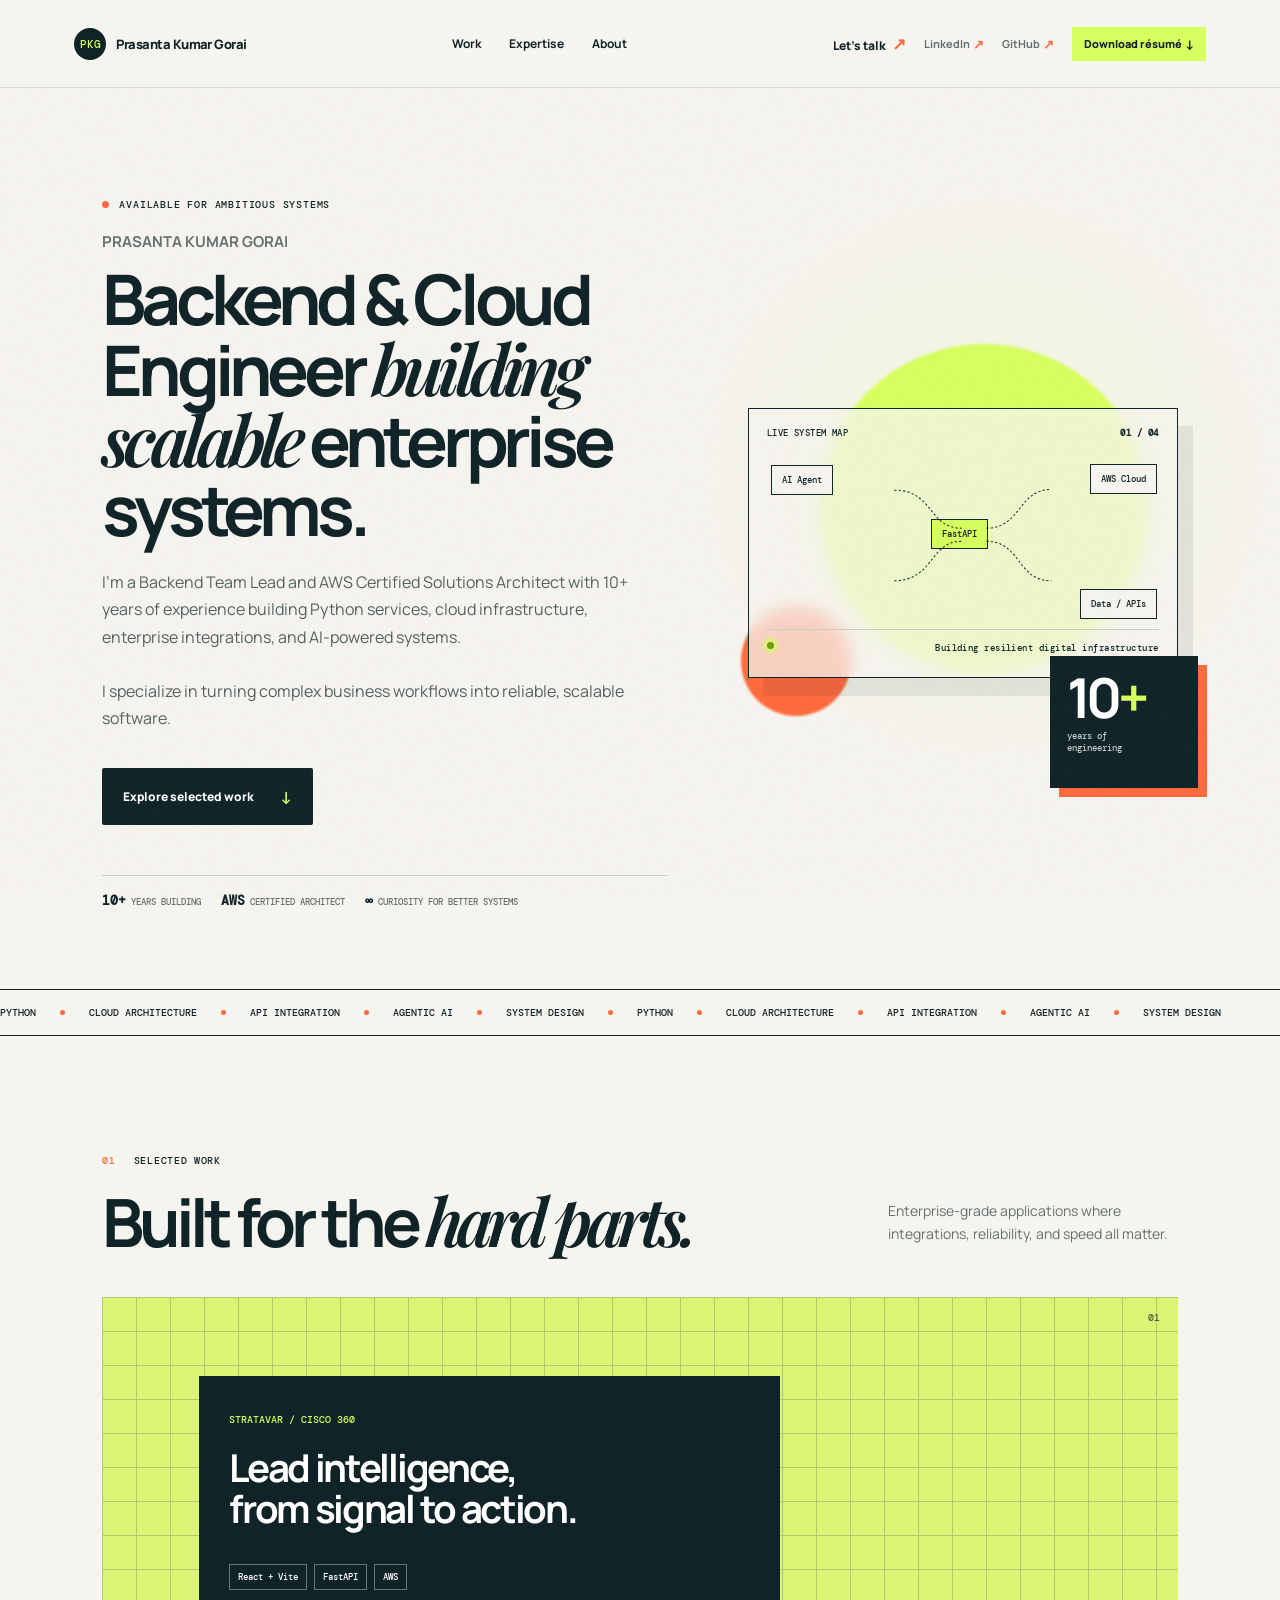
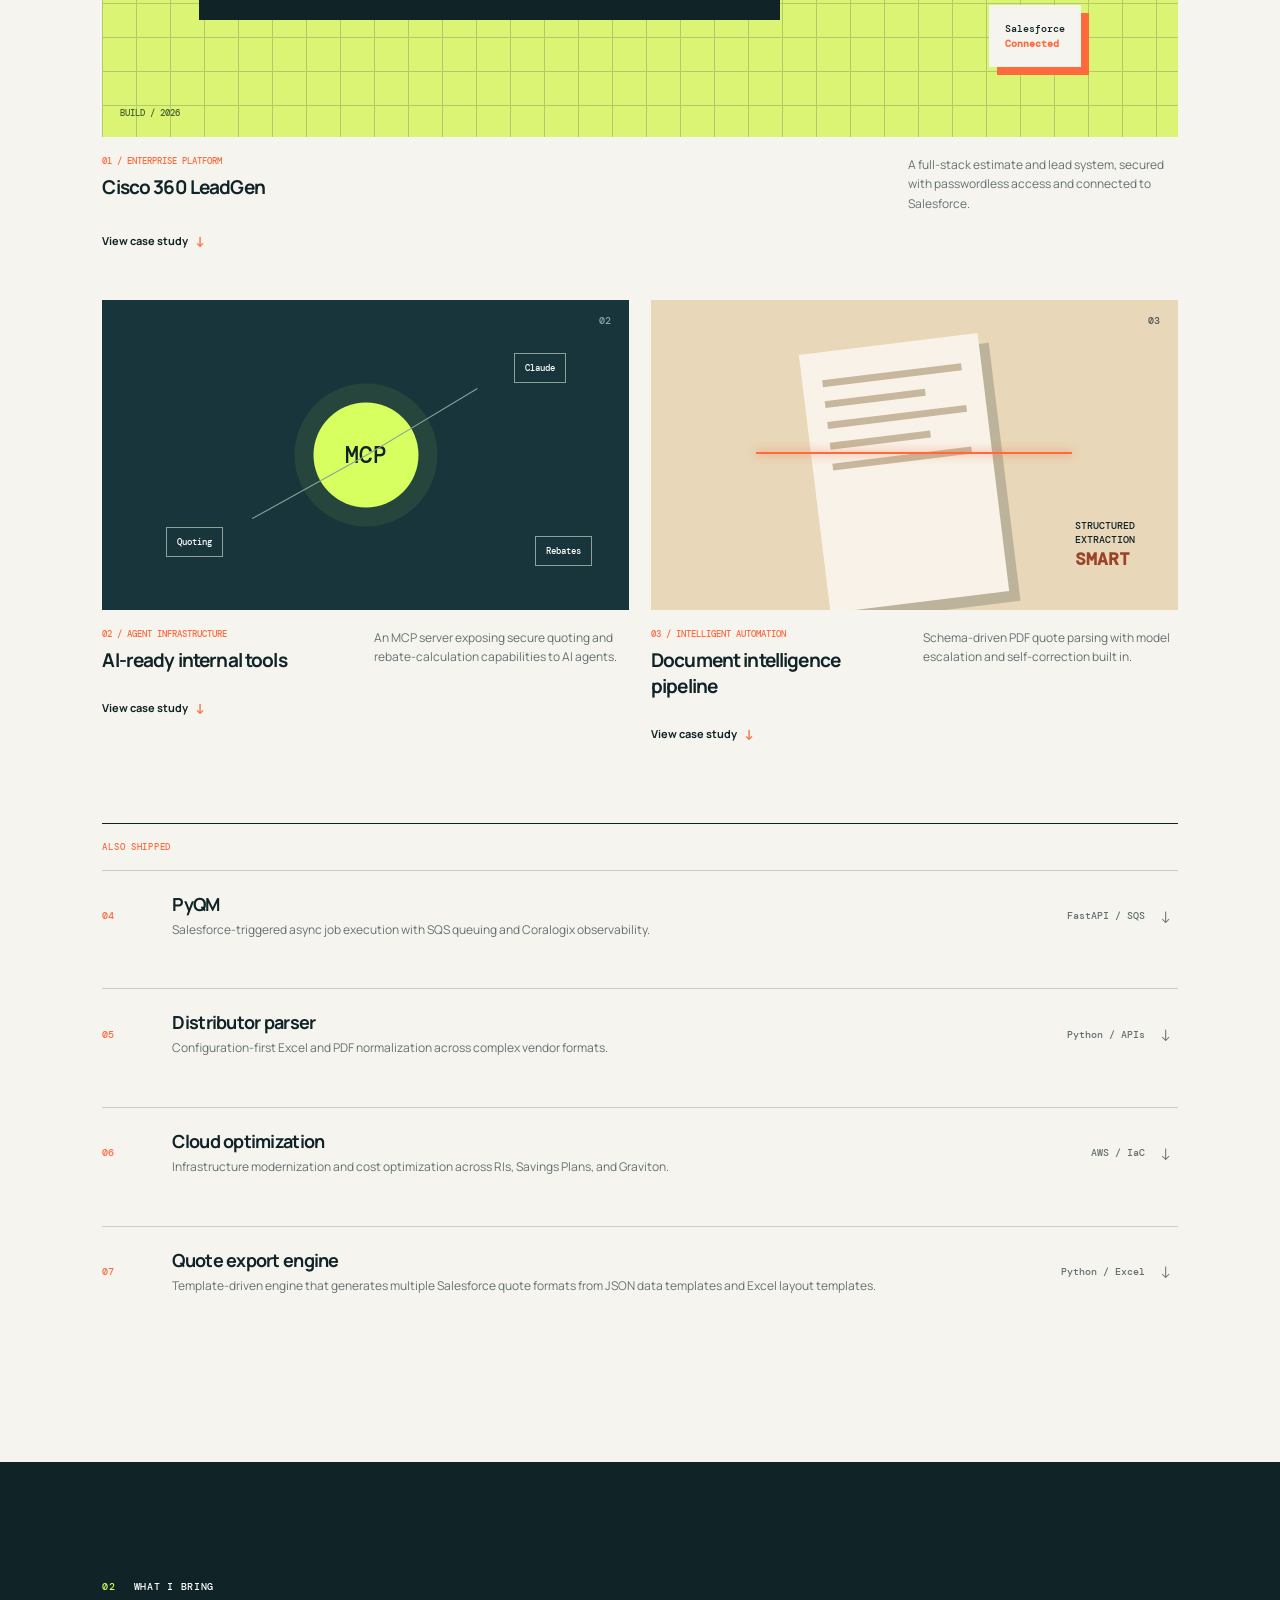
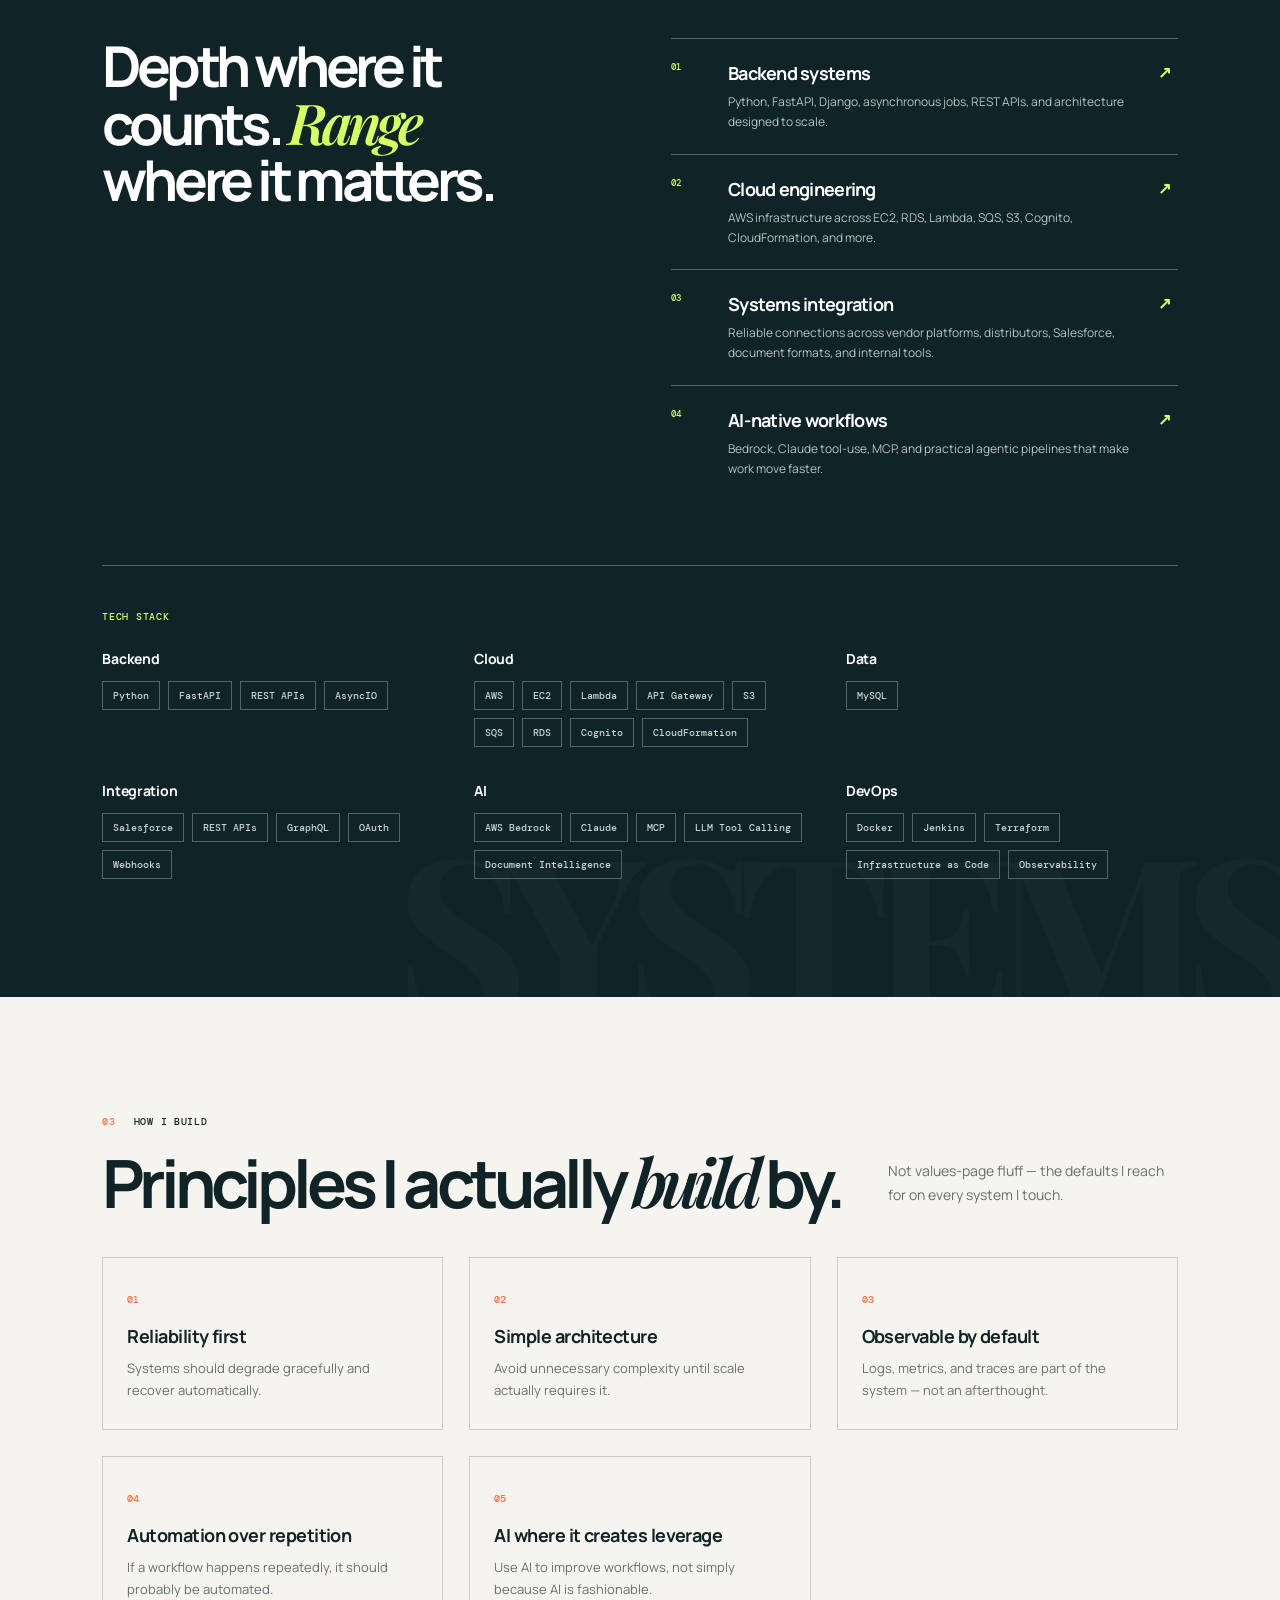
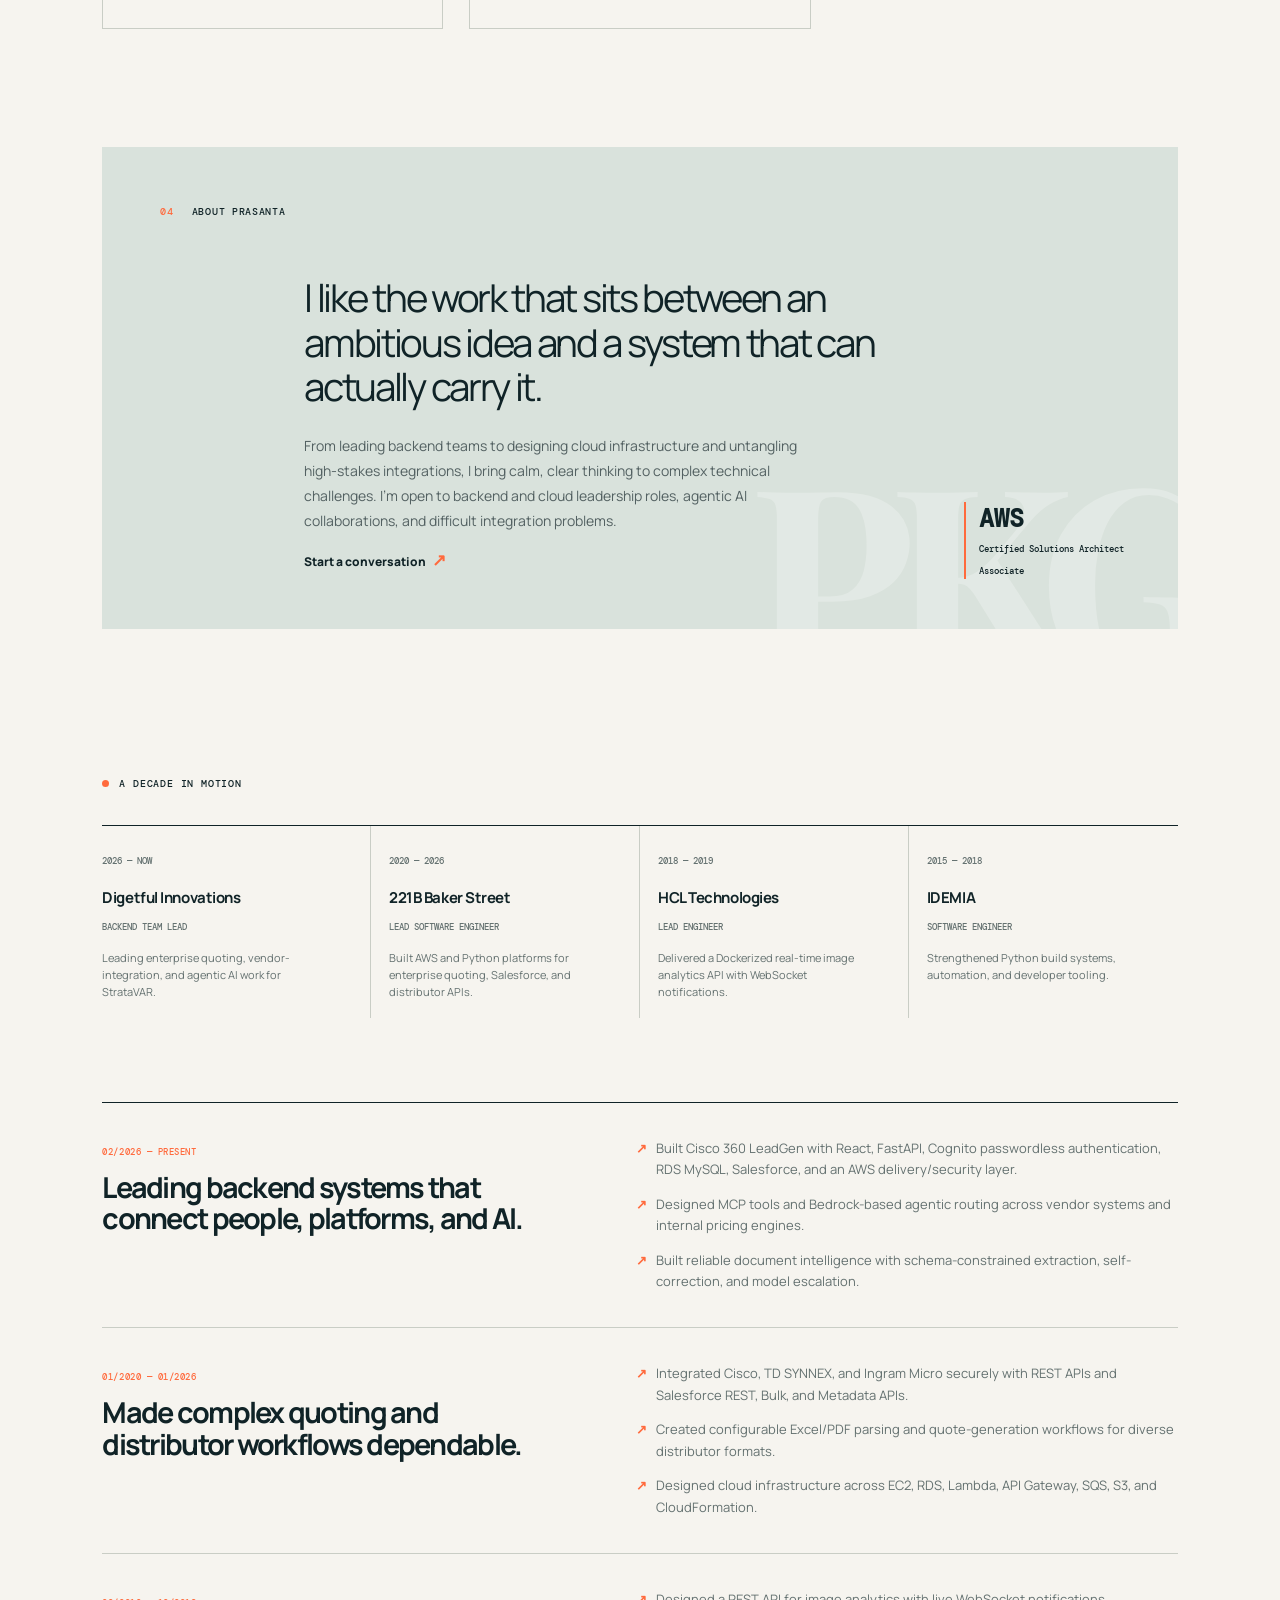
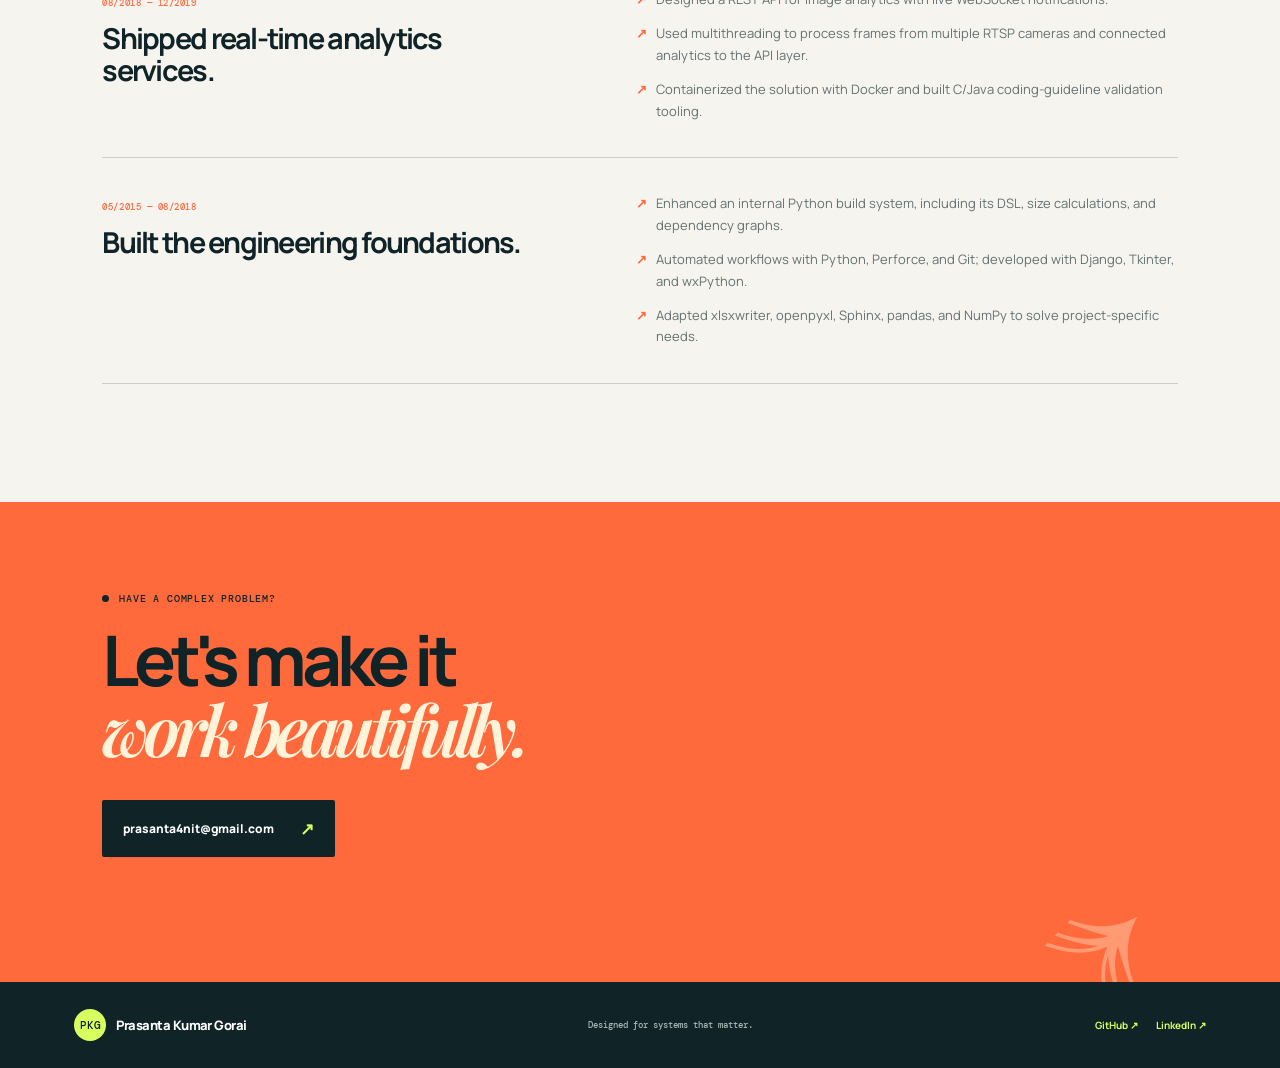
==== commit 13f4f02f: "Updated to show in google search" ====
--- a/index.html
+++ b/index.html
@@ -3,8 +3,8 @@
   <head>
     <meta charset="UTF-8" />
     <meta name="viewport" content="width=device-width, initial-scale=1.0" />
-    <meta name="description" content="Portfolio of Prasanta Kumar Gorai - backend engineer, cloud architect, and systems integrator." />
-    <title>Prasanta Kumar Gorai | Backend & Cloud Engineer</title>
+    <meta name="description" content="Prasanta Kumar Gorai is a Backend &amp; Cloud Engineer with 10+ years of experience in Python, AWS, enterprise systems, Salesforce integrations, and agentic AI." />
+    <title>Prasanta Kumar Gorai | Backend & Cloud Engineer | Python & AI</title>
     <link rel="canonical" href="https://www.prasantagorai.com/" />
     <meta name="theme-color" content="#102327" />
 
@@ -16,13 +16,13 @@
     <meta property="og:type" content="website" />
     <meta property="og:url" content="https://www.prasantagorai.com/" />
     <meta property="og:site_name" content="Prasanta Kumar Gorai" />
-    <meta property="og:title" content="Prasanta Kumar Gorai | Backend & Cloud Engineer" />
+    <meta property="og:title" content="Prasanta Kumar Gorai | Backend & Cloud Engineer | Python & AI" />
     <meta property="og:description" content="Backend Team Lead and AWS Certified Solutions Architect with 10+ years turning complex business workflows into dependable, scalable software." />
     <meta property="og:image" content="https://www.prasantagorai.com/og-image.png" />
     <meta property="og:image:width" content="1200" />
     <meta property="og:image:height" content="630" />
     <meta name="twitter:card" content="summary_large_image" />
-    <meta name="twitter:title" content="Prasanta Kumar Gorai | Backend & Cloud Engineer" />
+    <meta name="twitter:title" content="Prasanta Kumar Gorai | Backend & Cloud Engineer | Python & AI" />
     <meta name="twitter:description" content="Backend Team Lead and AWS Certified Solutions Architect with 10+ years turning complex business workflows into dependable, scalable software." />
     <meta name="twitter:image" content="https://www.prasantagorai.com/og-image.png" />
 
@@ -37,6 +37,7 @@
       "@context": "https://schema.org",
       "@type": "Person",
       "name": "Prasanta Kumar Gorai",
+      "alternateName": "Prasanta Gorai",
       "url": "https://www.prasantagorai.com/",
       "jobTitle": "Backend Team Lead",
       "description": "Backend Team Lead and AWS Certified Solutions Architect with 10+ years turning complex business workflows into dependable, scalable software.",
@@ -76,7 +77,7 @@
       <section class="hero">
         <div class="hero-copy reveal">
           <p class="eyebrow"><span></span> Available for ambitious systems</p>
-          <h1>Backend &amp; Cloud Engineer <em>building scalable</em> enterprise systems.</h1>
+          <h1><span class="h1-name">Prasanta Kumar Gorai</span>Backend &amp; Cloud Engineer <em>building scalable</em> enterprise systems.</h1>
           <p class="intro">I’m a Backend Team Lead and AWS Certified Solutions Architect with 10+ years of experience building Python services, cloud infrastructure, enterprise integrations, and AI-powered systems.<br /><br />I specialize in turning complex business workflows into reliable, scalable software.</p>
           <div class="hero-actions">
             <a class="button button-primary" href="#work">Explore selected work <b>↓</b></a>
--- a/enhancements.css
+++ b/enhancements.css
@@ -1,3 +1,4 @@
+.h1-name{display:block;font:700 15px Manrope,Arial,sans-serif;letter-spacing:normal;line-height:1.4;text-transform:uppercase;color:var(--muted);margin-bottom:12px}
 .skip-link{position:absolute;left:16px;top:-60px;z-index:20;background:var(--ink);color:white;padding:12px 18px;font:700 12px Manrope,Arial,sans-serif;border-radius:2px;transition:top .2s}
 .skip-link:focus{top:16px}
 .header-actions,.footer-links{display:flex;align-items:center;gap:18px}
